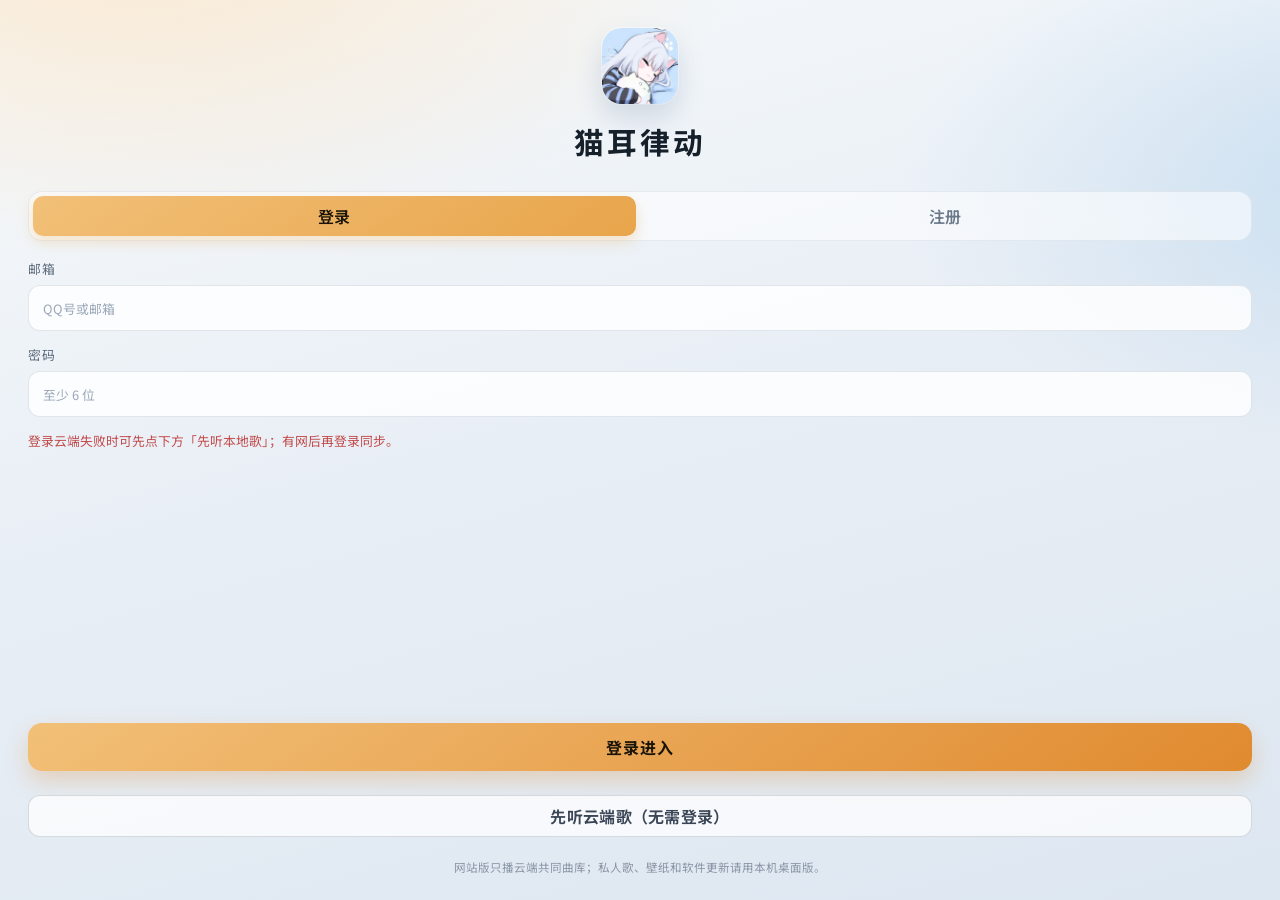
==== index.html @ a32bd75a "Use lightweight veil swaps for cover transitions instead of dual full-bleed fades. Keeps fade/veil/d" ====
<!DOCTYPE html>
<html lang="zh-CN">
<head>
  <meta charset="UTF-8" />
  <meta name="viewport" content="width=device-width, initial-scale=1.0" />
  <title>猫耳律动</title>
  <meta name="theme-color" content="#cce4fe" />
  <link rel="icon" href="./logo.jpg" type="image/jpeg" />
  <link rel="preconnect" href="https://fonts.googleapis.com" />
  <link rel="preconnect" href="https://fonts.gstatic.com" crossorigin />
  <link href="https://fonts.googleapis.com/css2?family=M+PLUS+Rounded+1c:wght@500;700;800&family=Noto+Sans+SC:wght@400;600;700&family=Outfit:wght@500;700&display=swap" rel="stylesheet" />
  <link rel="stylesheet" href="styles.css?v=2.0.03theater33" />
  <script>
    try {
      if (localStorage.getItem("ludong-ui-style") === "manga") {
        document.documentElement.classList.add("theme-manga");
      }
    } catch (e) {}
  </script>
</head>
<body class="is-auth-screen">
  <div class="shell-bg-layer" id="shellBgLayer" aria-hidden="true">
    <div class="shell-bg-frame" id="shellBgFrameA"><video muted playsinline loop hidden></video></div>
    <div class="shell-bg-frame" id="shellBgFrameB"><video muted playsinline loop hidden></video></div>
  </div>
  <!-- 启动登录（独立浅色小窗构图） -->
  <div class="auth-layer" id="authLayer" aria-hidden="false">
    <div class="auth-shell">
      <header class="auth-brand">
        <img class="auth-logo" id="authFace" src="./logo.jpg" alt="头像" width="72" height="72" />
        <h1 class="auth-title">猫耳律动</h1>
        <p class="auth-face-meta" id="authFaceMeta" hidden></p>
      </header>

      <div class="auth-tabs" role="tablist">
        <button type="button" class="auth-tab is-active" id="authTabLogin" data-mode="login">登录</button>
        <button type="button" class="auth-tab" id="authTabRegister" data-mode="register">注册</button>
      </div>

      <form class="auth-form" id="authForm" autocomplete="on">
        <div class="auth-field auth-avatar-field is-login-hidden" id="authAvatarField">
          <span>头像</span>
          <div class="avatar-picker" id="authAvatarPicker" role="listbox" aria-label="选择头像"></div>
          <button type="button" class="avatar-upload-btn" id="authAvatarUploadBtn">上传自定义头像</button>
          <input type="file" id="authAvatarFile" accept="image/*" hidden />
          <p class="auth-bind-note">昵称、邮箱、密码绑定同一账号；注册后可在设置里修改。</p>
        </div>
        <label class="auth-field is-login-hidden" id="authNameField">
          <span>昵称</span>
          <input type="text" id="authDisplayName" maxlength="24" placeholder="2～24 个字，注册后绑定本账号" />
        </label>
        <label class="auth-field" id="authEmailField">
          <span>邮箱</span>
          <div class="auth-email-wrap">
            <input type="email" id="authEmail" required placeholder="QQ号或邮箱" autocomplete="username" />
            <div class="auth-email-suggest" id="authEmailSuggest" hidden role="listbox" aria-label="邮箱补全"></div>
          </div>
        </label>
        <label class="auth-field">
          <span>密码</span>
          <input type="password" id="authPassword" required minlength="6" placeholder="至少 6 位" autocomplete="current-password" />
        </label>
        <p class="auth-hint" id="authHint" aria-live="polite"></p>
        <button type="submit" class="auth-submit" id="authSubmit">登录进入</button>
        <button type="button" class="auth-local-btn" id="authLocalBtn">
          先听本地歌（无需网络）
        </button>
        <p class="auth-local-note">私人曲库在本机，断网也能播；云端/好友需登录后联网使用。</p>
      </form>
    </div>
  </div>

  <div class="app" id="app" hidden>
    <div class="app-body">
      <aside class="nav-rail" id="navRail">
        <header class="nav-brand" id="navHomeBtn" role="button" tabindex="0" title="回曲库">
          <img class="brand-logo" src="./logo.jpg" alt="猫耳律动" width="40" height="40" />
          <div class="brand-text">
            <h1 class="brand">猫耳律动</h1>
            <p class="tagline">今晚想听什么</p>
          </div>
        </header>

        <button type="button" class="nav-user" id="navUserBtn" data-nav="profile" aria-label="个人信息">
          <img class="nav-avatar" id="navAvatar" src="./logo.jpg" alt="" />
          <span class="nav-user-meta">
            <span class="nav-name" id="navName">未登录</span>
            <span class="nav-sub" id="navUserNo">用户号 —</span>
          </span>
        </button>

        <nav class="nav-list" aria-label="主导航">
          <button type="button" class="nav-item is-active" data-nav="home">
            <span class="nav-item-title">曲库</span>
            <span class="nav-item-sub">搜索与歌单</span>
          </button>
          <button type="button" class="nav-item" data-nav="likes" id="likesEntry">
            <span class="nav-item-title">我喜欢</span>
            <span class="nav-item-sub" id="likesCountLabel">0 首</span>
          </button>
          <button type="button" class="nav-item" data-nav="diary" id="diaryEntry">
            <span class="nav-item-title">听歌日记</span>
            <span class="nav-item-sub" id="diaryEntrySub">今天听了什么</span>
          </button>
          <button type="button" class="nav-item" data-nav="wish" id="wishOpenBtn">
            <span class="nav-item-title">心愿单</span>
            <span class="nav-item-sub">想听与已完成</span>
          </button>
          <button type="button" class="nav-item" data-nav="chat" id="chatEntry">
            <span class="nav-item-title">私聊</span>
            <span class="nav-item-sub" id="chatEntrySub">和好友聊天</span>
            <span class="nav-item-badge" id="chatEntryBadge" hidden>0</span>
          </button>
          <button type="button" class="nav-item" data-nav="profile" id="profileOpenBtn">
            <span class="nav-item-title">我的信息</span>
            <span class="nav-item-sub" id="accountUserNo">头像、昵称与密码</span>
          </button>
        </nav>

        <div class="nav-footer">
          <button type="button" class="nav-settings-btn" data-nav="settings" id="settingsBtn">
            <span aria-hidden="true">⚙</span>
            <span>设置</span>
          </button>
          <span class="nav-footer-hint" id="accountNameLabel">未登录</span>
        </div>
      </aside>

      <main class="main-pane" id="mainPane">
        <div class="main-home sidebar-scroll" id="viewHome">
          <form class="search" id="searchForm" autocomplete="off">
            <input
              type="search"
              id="searchInput"
              placeholder="搜索歌名、歌手…"
              enterkeyhint="search"
            />
            <button type="submit" id="searchBtn" aria-label="搜索">搜索</button>
            <div class="search-suggest" id="searchSuggest" hidden></div>
          </form>
          <p class="search-hint" id="searchHint"></p>

          <section class="mood-radio" id="moodRadioCard" aria-label="今日氛围电台">
            <div class="mood-radio-copy">
              <span class="mood-radio-kicker">今日氛围</span>
              <h3 class="mood-radio-title" id="moodRadioTitle">晚风电台</h3>
              <p class="mood-radio-sub" id="moodRadioSub">按现在的时段，从你能听的歌里拼一队</p>
            </div>
            <button type="button" class="mood-radio-btn" id="moodRadioStartBtn">开始听</button>
          </section>

          <section class="rank-row" id="rankRow" aria-label="听歌次数排行">
            <button type="button" class="rank-head rank-open" id="rankOpenBtn">
              <span class="rank-title">听歌排行</span>
              <span class="rank-sub" id="rankSub">按播放次数</span>
            </button>
            <div class="rank-track" id="rankTrack">
              <div class="rank-empty" id="rankEmpty">播过的歌会出现在这里</div>
            </div>
          </section>

          <div class="section-head">
            <span>歌单</span>
            <span class="section-head-actions">
              <button type="button" class="playlist-edit-btn" id="playlistEditBtn" aria-pressed="false">编辑</button>
              <button type="button" class="playlist-delete-btn" id="playlistDeleteBtn" hidden>删除</button>
              <button type="button" class="playlist-new-btn" id="newPlaylistBtn">新建歌单</button>
              <span class="count" id="songCount">0 首</span>
            </span>
          </div>

          <ul class="playlist" id="playlist"></ul>
        </div>
      </main>
    </div>

    <div class="now-card" id="nowCard" hidden>
      <div class="now-main">
        <img class="now-cover" id="nowCover" alt="" />
        <div class="now-meta">
          <div class="now-title" id="nowTitle"></div>
          <div class="now-artist" id="nowArtist"></div>
        </div>
        <div class="now-controls">
          <button type="button" class="now-skip now-prev" id="nowPrev" aria-label="上一首" title="上一首"></button>
          <button type="button" class="icon-btn now-toggle" id="nowToggle" aria-label="播放/暂停"></button>
          <button type="button" class="now-skip now-next" id="nowNext" aria-label="下一首" title="下一首"></button>
        </div>
      </div>
      <div class="now-progress" id="nowProgress">
        <div class="now-seek-wrap" id="nowSeekWrap">
          <div class="now-seek-track">
            <div class="now-seek-fill" id="nowSeekFill"></div>
          </div>
          <input
            type="range"
            id="nowSeek"
            min="0"
            max="1000"
            value="0"
            step="1"
            aria-label="播放进度"
          />
        </div>
        <div class="now-time-row">
          <span id="nowCurrentTime">0:00</span>
          <span id="nowDuration">0:00</span>
        </div>
      </div>
    </div>
  </div>

  <!-- 二级窗口：唱片 / 歌词播放页 -->
  <div class="player-layer" id="playerLayer" aria-hidden="true">
    <div class="player-backdrop" id="playerBackdrop"></div>
    <section class="player-window" id="playerWindow" role="dialog" aria-modal="true" aria-label="播放详情">
      <div class="cover-plane-layer" id="coverPlaneLayer" hidden aria-hidden="true">
        <img class="cover-plane out" id="coverPlaneOut" alt="" />
        <img class="cover-plane in" id="coverPlaneIn" alt="" />
      </div>
      <div class="player-ambient" id="playerAmbient" aria-hidden="true" data-cover-move="fade">
        <img class="player-ambient-img is-front" id="playerAmbientImg" alt="" />
        <img class="player-ambient-img" id="playerAmbientImgB" alt="" hidden />
        <div class="player-ambient-dim"></div>
        <div class="player-ambient-softveil" id="playerAmbientSoftveil" aria-hidden="true"></div>
      </div>
      <div class="player-fit" id="playerFit">
        <div class="player-board" id="playerBoard">
          <header class="player-window-bar" id="playerWindowBar">
            <button
              type="button"
              class="player-bar-lock"
              id="playerBarLockBtn"
              aria-label="隐藏顶栏"
              title="隐藏顶栏"
              aria-pressed="false"
            >
              <span class="player-bar-lock-ico player-bar-lock-ico-open" aria-hidden="true">
                <svg viewBox="0 0 24 24" width="18" height="18" fill="none" stroke="currentColor" stroke-width="1.8" stroke-linecap="round" stroke-linejoin="round">
                  <rect x="5" y="11" width="14" height="10" rx="2"></rect>
                  <path d="M8 11V8a4 4 0 0 1 7.2-2.4"></path>
                </svg>
              </span>
              <span class="player-bar-lock-ico player-bar-lock-ico-closed" aria-hidden="true" hidden>
                <svg viewBox="0 0 24 24" width="18" height="18" fill="none" stroke="currentColor" stroke-width="1.8" stroke-linecap="round" stroke-linejoin="round">
                  <rect x="5" y="11" width="14" height="10" rx="2"></rect>
                  <path d="M8 11V7a4 4 0 0 1 8 0v4"></path>
                </svg>
              </span>
            </button>
            <div class="player-window-bar-main">
              <button type="button" class="player-close" id="playerClose" aria-label="返回歌单">
                <span class="player-close-ico"></span>
                返回歌单
              </button>
              <div class="player-views" role="group" aria-label="播放界面">
                <button type="button" class="player-view-btn" data-player-view="immerse">沉浸</button>
                <button type="button" class="player-view-btn is-active" data-player-view="listen">听</button>
                <button type="button" class="player-view-btn" data-player-view="theater">剧场</button>
                <button type="button" class="player-view-btn" data-player-view="song">评论</button>
              </div>
              <div class="player-bar-tools">
                <button type="button" class="player-cover-btn" id="mvToggleBtn" hidden>视频</button>
                <button type="button" class="player-cover-btn" id="coverPickBtn">自定义封面</button>
              </div>
            </div>
          </header>

          <div class="listen-together-chip" id="listenTogetherBar" hidden>
            <div class="listen-together-avatars" aria-hidden="true">
              <img id="listenTogetherAvatarA" alt="" />
              <img id="listenTogetherAvatarB" alt="" />
            </div>
            <div class="listen-together-chip-meta">
              <span class="listen-together-bar-text" id="listenTogetherBarText">正在一起听</span>
              <span class="listen-together-time" id="listenTogetherTime">已一起听 00:00</span>
            </div>
            <button type="button" class="listen-together-end" id="listenTogetherEndBtn">结束</button>
          </div>

          <main class="player">
            <div class="stage" id="stage">
              <div class="disc-view" id="discView">
                <div class="disc" id="disc" title="查看歌词">
                  <div class="disc-spin">
                    <div class="disc-ring"></div>
                    <img class="cover" id="cover" alt="封面" />
                    <div class="hole"></div>
                  </div>
                </div>
              </div>

              <div class="lyrics-view" id="lyricsView">
                <div class="lyrics-ambient" aria-hidden="true">
                  <img class="lyrics-ambient-img" id="lyricsAmbientImg" alt="" />
                  <div class="lyrics-ambient-dim"></div>
                </div>
                <div class="theater-stage-left" id="theaterStageLeft">
                  <div class="theater-art-row">
                    <div class="lyrics-art" id="lyricsArt">
                      <img class="lyrics-bg-img" id="lyricsBgImg" alt="" />
                    </div>
                    <div class="theater-vinyl" id="theaterVinyl" aria-hidden="true">
                      <div class="theater-vinyl-spin">
                        <img class="theater-vinyl-cover" id="theaterVinylCover" alt="" />
                      </div>
                    </div>
                  </div>
                  <div class="theater-viz" id="theaterViz" aria-hidden="true">
                    <span></span><span></span><span></span><span></span><span></span>
                    <span></span><span></span><span></span><span></span><span></span>
                    <span></span><span></span><span></span><span></span><span></span>
                    <span></span><span></span><span></span><span></span><span></span>
                  </div>
                </div>
                <div class="lyrics-side" id="lyricsSide">
                  <div class="lyrics-board" id="lyricsBoard">
                    <div class="lyrics-window" id="lyricsWindow">
                      <div class="lyrics-track" id="lyricsTrack"></div>
                    </div>
                  </div>
                  <div class="lyric-empty" id="lyricEmpty" hidden>暂无歌词</div>
                </div>
              </div>

              <div class="mv-view" id="mvView" hidden>
                <div class="mv-frame" id="mvFrame">
                  <video
                    id="mvVideo"
                    class="mv-video"
                    playsinline
                    preload="metadata"
                    controlslist="nodownload noplaybackrate noremoteplayback"
                    disablepictureinpicture
                  ></video>
                  <div class="mv-lyric" id="mvLyric" aria-live="polite">
                    <div class="mv-lyric-line is-current" id="mvLyricCurrent"></div>
                  </div>
                  <p class="mv-empty" id="mvEmpty" hidden>暂无 MV，可把同名视频放到歌曲文件夹</p>
                </div>
                <div class="mv-tools">
                  <button type="button" class="mv-source-btn" id="mvSourceBtn" hidden>原本视频</button>
                  <button
                    type="button"
                    class="mv-cc-btn is-on"
                    id="mvCcBtn"
                    title="关闭字幕"
                    aria-label="字幕"
                    aria-pressed="true"
                  >
                    <svg class="mv-cc-svg" viewBox="0 0 36 30" width="28" height="24" aria-hidden="true">
                      <path
                        class="mv-cc-frame"
                        d="M11 3.2 L14 6.4 M25 3.2 L22 6.4 M8.5 7.2 h19 a2.6 2.6 0 0 1 2.6 2.6 v12.2 a2.6 2.6 0 0 1 -2.6 2.6 h-19 a2.6 2.6 0 0 1 -2.6 -2.6 V9.8 a2.6 2.6 0 0 1 2.6 -2.6 z"
                        fill="none"
                        stroke="currentColor"
                        stroke-width="2.1"
                        stroke-linecap="round"
                        stroke-linejoin="round"
                      />
                      <text
                        class="mv-cc-glyph"
                        x="18"
                        y="19.2"
                        text-anchor="middle"
                        font-size="11.5"
                        font-weight="700"
                        fill="currentColor"
                        font-family="Segoe UI, Microsoft YaHei, sans-serif"
                      >字</text>
                      <path
                        class="mv-cc-check"
                        d="M24.2 20.2 l2.4 2.5 4.6 -5.2"
                        fill="none"
                        stroke="#3b9bff"
                        stroke-width="2.4"
                        stroke-linecap="round"
                        stroke-linejoin="round"
                      />
                    </svg>
                  </button>
                </div>
              </div>
            </div>

            <div class="info">
              <h2 class="title" id="title">选择一首歌开始</h2>
              <p class="artist" id="artist">—</p>
            </div>

            <div class="progress" id="playerProgress">
              <div class="seek-wrap" id="seekWrap">
                <div class="seek-panels" id="seekPanels" aria-hidden="true"></div>
                <div class="seek-track">
                  <div class="seek-fill" id="seekFill"></div>
                  <div class="seek-thumb" id="seekThumb" aria-hidden="true">
                    <img
                      class="seek-thumb-gif"
                      id="seekThumbGif"
                      src="./emoji/seek/momo.gif"
                      alt=""
                      draggable="false"
                    />
                  </div>
                </div>
                <input
                  type="range"
                  id="seek"
                  min="0"
                  max="1000"
                  value="0"
                  step="1"
                  aria-label="播放进度"
                />
              </div>
              <div class="time-row">
                <span id="currentTime">0:00</span>
                <span id="duration">0:00</span>
              </div>
            </div>

            <div class="modes" id="modes" role="group" aria-label="播放模式">
              <button type="button" class="mode-btn is-active" data-mode="list">顺序</button>
              <button type="button" class="mode-btn" data-mode="loop">单曲</button>
              <button type="button" class="mode-btn" data-mode="shuffle">随机</button>
            </div>

            <div class="controls" id="playerControls">
              <button type="button" class="ctrl-side player-like" id="playerLike" aria-label="喜欢" title="喜欢"></button>
              <div class="controls-core">
                <button class="ctrl" id="prevBtn" type="button" aria-label="上一首">
                  <svg viewBox="0 0 24 24" width="24" height="24" fill="currentColor"><path d="M6 6h2v12H6V6zm3.5 6 8.5 6V6l-8.5 6z"/></svg>
                </button>
                <button class="play" id="playBtn" type="button" aria-label="开始播放" title="开始播放">
                  <svg class="ico-play" viewBox="0 0 24 24" width="30" height="30" fill="currentColor" aria-hidden="true"><path d="M8 5v14l11-7L8 5z"/></svg>
                  <svg class="ico-pause" viewBox="0 0 24 24" width="30" height="30" fill="currentColor" aria-hidden="true"><path d="M6 5h4v14H6V5zm8 0h4v14h-4V5z"/></svg>
                </button>
                <button class="ctrl" id="nextBtn" type="button" aria-label="下一首">
                  <svg viewBox="0 0 24 24" width="24" height="24" fill="currentColor"><path d="M16 6h2v12h-2V6zM5 18l8.5-6L5 6v12z"/></svg>
                </button>
              </div>
              <div class="controls-side-right">
                <button type="button" class="ctrl-side player-queue-btn" id="listenTogetherBtn" aria-label="一起听" title="一起听">一起听</button>
                <button type="button" class="ctrl-side player-queue-btn" id="playerQueueBtn" aria-label="播放歌单" title="播放歌单">歌单</button>
              </div>
            </div>

            <div class="player-queue" id="playerQueue" hidden>
              <div class="player-queue-bar">
                <span>播放歌单</span>
                <button type="button" class="player-queue-close" id="playerQueueClose">关闭</button>
              </div>
              <ul class="player-queue-list" id="playerQueueList"></ul>
            </div>

            <div class="player-comments-host" id="playerCommentsHost" hidden></div>

            <section class="song-focus" id="songFocus" hidden>
              <p class="song-focus-kicker">这首歌</p>
              <p class="song-focus-meta" id="songFocusMeta">评论会显示在这里</p>
              <ul class="song-focus-list" id="songFocusList"></ul>
              <button type="button" class="song-focus-open" id="songFocusComments">打开评论</button>
            </section>
          </main>
          <div class="theater-reflect" id="theaterReflect" aria-hidden="true"></div>
        </div>
      </div>
      <div class="cover-pick-layer" id="coverPickLayer" hidden>
        <div class="cover-pick-card" role="dialog" aria-modal="true" aria-labelledby="coverPickTitle">
          <h3 class="cover-pick-title" id="coverPickTitle">自定义封面</h3>
          <p class="cover-pick-note">可上传到「我上传的」并长期保存，也可删掉；剧场页会用作整幅背景与左侧封面。上传后会自动选用，也可再改选后点保存。自己上传的封面可像主页背景一样自动切换。</p>
          <div class="cover-pick-grid" id="coverPickGrid"></div>
          <div class="cover-pick-rotate" id="coverPickRotateBlock">
            <div class="settings-row">
              <span class="settings-label">自动切换</span>
              <span class="settings-hint">至少两张上传封面才会换</span>
            </div>
            <div class="bg-hue-row" id="coverPickRotateRow" role="group" aria-label="封面自动切换">
              <button type="button" class="bg-hue is-active" data-cover-rotate="off">关闭</button>
              <button type="button" class="bg-hue" data-cover-rotate="order">顺序</button>
              <button type="button" class="bg-hue" data-cover-rotate="random">随机</button>
            </div>
            <label class="shell-bg-interval cover-pick-interval" id="coverPickIntervalWrap" hidden>
              每隔
              <input type="number" id="coverPickInterval" min="10" max="10800" step="5" value="300" />
              秒换一张
            </label>
            <div class="settings-row" id="coverPickMotionRow" hidden>
              <span class="settings-label">切换方式</span>
              <span class="settings-hint">点一下预览 · 建议间隔 ≥30 秒</span>
            </div>
            <div class="bg-hue-row" id="coverPickMotionPick" hidden role="group" aria-label="封面切换方式">
              <button type="button" class="bg-hue is-active" data-cover-motion="fade">叠化</button>
              <button type="button" class="bg-hue" data-cover-motion="veil">淡过</button>
              <button type="button" class="bg-hue" data-cover-motion="drift">轻移</button>
            </div>
          </div>
          <div class="cover-pick-extra">
            <button type="button" class="cover-pick-extra-btn" id="coverPickUploadBtn">上传封面</button>
            <button type="button" class="cover-pick-extra-btn" id="coverPickSongBtn">使用歌曲封面</button>
            <input id="coverPickFile" type="file" accept="image/jpeg,image/png,image/webp,image/bmp,.jpg,.jpeg,.png,.webp,.bmp" hidden />
          </div>
          <div class="cover-pick-footer">
            <button type="button" class="cover-pick-cancel" id="coverPickCancel">取消</button>
            <button type="button" class="cover-pick-save" id="coverPickSave">保存</button>
          </div>
        </div>
      </div>
    </section>
  </div>

  <audio id="audio" preload="metadata"></audio>

  <div class="confirm-layer" id="updateLayer" hidden aria-hidden="true">
    <div class="confirm-backdrop" id="updateBackdrop"></div>
    <div class="confirm-dialog" role="dialog" aria-modal="true" aria-labelledby="updateTitle">
      <h3 class="confirm-title" id="updateTitle">发现新版本</h3>
      <p class="confirm-msg" id="updateMsg">有可用更新。</p>
      <div class="confirm-actions">
        <button type="button" class="confirm-btn confirm-cancel" id="updateLaterBtn">稍后</button>
        <button type="button" class="confirm-btn confirm-ok" id="updateNowBtn">立即更新</button>
      </div>
    </div>
  </div>

  <div class="playlist-pick-layer" id="playlistPickLayer" hidden>
    <div class="playlist-pick-card" role="dialog" aria-modal="true">
      <div class="playlist-pick-title" id="playlistPickTitle">保存到歌单</div>
      <div class="playlist-pick-list" id="playlistPickList"></div>
      <button type="button" class="playlist-pick-cancel" id="playlistPickCancel">取消</button>
    </div>
  </div>

  <div class="playlist-pick-layer" id="listenTogetherPickLayer" hidden>
    <div class="playlist-pick-card" role="dialog" aria-modal="true" aria-labelledby="listenTogetherPickTitle">
      <div class="playlist-pick-title" id="listenTogetherPickTitle">邀请好友一起听</div>
      <p class="listen-together-pick-note" id="listenTogetherPickNote">选择一位好友发送邀请</p>
      <div class="playlist-pick-list" id="listenTogetherPickList"></div>
      <button type="button" class="playlist-pick-cancel" id="listenTogetherPickCancel">关闭</button>
    </div>
  </div>

  <div class="confirm-layer" id="listenTogetherInviteLayer" hidden aria-hidden="true">
    <div class="confirm-backdrop" id="listenTogetherInviteBackdrop"></div>
    <div class="confirm-dialog" role="dialog" aria-modal="true" aria-labelledby="listenTogetherInviteTitle">
      <h3 class="confirm-title" id="listenTogetherInviteTitle">一起听邀请</h3>
      <p class="confirm-msg" id="listenTogetherInviteMsg">好友想和你一起听歌</p>
      <div class="confirm-actions">
        <button type="button" class="confirm-btn confirm-cancel" id="listenTogetherRejectBtn">拒绝</button>
        <button type="button" class="confirm-btn confirm-ok" id="listenTogetherAcceptBtn">同意</button>
      </div>
    </div>
  </div>

  <div class="confirm-layer" id="confirmLayer" hidden aria-hidden="true">
    <div class="confirm-backdrop" id="confirmBackdrop"></div>
    <div class="confirm-dialog" role="dialog" aria-modal="true" aria-labelledby="confirmTitle">
      <h3 class="confirm-title" id="confirmTitle">确定删除这首歌？</h3>
      <p class="confirm-msg" id="confirmMsg">将删除对应的 MP3、歌词和封面文件，删除后无法恢复。</p>
      <div class="confirm-actions">
        <button type="button" class="confirm-btn confirm-cancel" id="confirmCancel">取消</button>
        <button type="button" class="confirm-btn confirm-ok" id="confirmOk">确定删除</button>
      </div>
    </div>
  </div>

  <div class="rank-chart-layer" id="rankChartLayer" hidden aria-hidden="true">
    <div class="rank-chart-backdrop" id="rankChartBackdrop"></div>
    <section class="rank-chart-panel" role="dialog" aria-modal="true" aria-labelledby="rankChartTitle">
      <header class="rank-chart-bar">
        <h2 id="rankChartTitle">听歌榜</h2>
        <button type="button" class="rank-chart-close" id="rankChartClose">关闭</button>
      </header>
      <p class="rank-chart-note" id="rankChartNote">按播放次数</p>
      <ol class="rank-chart-list" id="rankChartList"></ol>
    </section>
  </div>

  <!-- 歌单详情：封面 + 歌曲列表 -->
  <div class="pane-view playlist-detail" id="playlistDetailLayer" hidden aria-hidden="true">
    <header class="pane-view-bar">
      <button type="button" class="likes-back" id="playlistDetailBack" aria-label="返回">
        <span class="likes-back-ico"></span>
        返回
      </button>
      <h2 class="likes-panel-title" id="playlistDetailTitle">歌单</h2>
      <span class="profile-panel-spacer" aria-hidden="true"></span>
    </header>
    <div class="playlist-detail-body">
      <div class="playlist-detail-hero">
        <div class="playlist-detail-cover-wrap">
          <img class="playlist-detail-cover" id="playlistDetailCover" src="./logo.jpg" alt="" />
          <button type="button" class="playlist-cover-btn" id="playlistCoverBtn" hidden>更换封面</button>
        </div>
        <div class="playlist-detail-meta">
          <h3 class="playlist-detail-name" id="playlistDetailName">歌单</h3>
          <p class="playlist-detail-count" id="playlistDetailCount">0 首</p>
          <div class="playlist-detail-actions">
            <button type="button" class="playlist-play-all" id="playlistPlayAllBtn">播放全部</button>
            <button type="button" class="playlist-rename-btn" id="playlistRenameBtn" hidden>重命名</button>
          </div>
        </div>
      </div>
      <ul class="playlist-detail-songs" id="playlistDetailList"></ul>
    </div>
  </div>
  <input type="file" id="playlistCoverInput" accept="image/*,.jpg,.jpeg,.png,.webp,.gif" hidden />

  <!-- 设置：嵌在右侧主区 -->
  <div class="pane-view settings-view" id="settingsPanel" hidden aria-hidden="true">
    <header class="pane-view-bar">
      <button type="button" class="likes-back" id="menuSettingsBackBtn" aria-label="返回曲库">
        <span class="likes-back-ico"></span>
        返回
      </button>
      <h2 class="likes-panel-title">设置</h2>
      <span class="profile-panel-spacer" aria-hidden="true"></span>
    </header>
    <div class="menu-settings-body pane-view-body">
          <div class="settings-row">
            <span class="settings-label">界面风格</span>
            <span class="settings-hint">整体主题</span>
          </div>
          <div class="bg-hue-row" id="uiStyleRow" role="group" aria-label="界面风格">
            <button type="button" class="bg-hue is-active" data-ui-style="default">默认</button>
            <button type="button" class="bg-hue" data-ui-style="manga">漫画</button>
          </div>

          <div class="settings-divider"></div>
          <div class="settings-row">
            <span class="settings-label">背景色</span>
            <span class="settings-hint">只换主界面</span>
          </div>
          <div class="bg-hue-row" id="bgHueRow" role="group" aria-label="背景颜色">
            <button type="button" class="bg-hue is-active" data-bg-preset="black" title="黑色">黑</button>
            <button type="button" class="bg-hue" data-bg-preset="white" title="白色">白</button>
            <button type="button" class="bg-hue" data-bg-preset="orange" title="橙色">橙</button>
            <button type="button" class="bg-hue" data-bg-preset="pink" title="粉色">粉</button>
            <button type="button" class="bg-hue" data-bg-preset="blue" title="蓝色">蓝</button>
            <button type="button" class="bg-hue" data-bg-preset="green" title="绿色">绿</button>
            <button type="button" class="bg-hue" data-bg-preset="purple" title="紫色">紫</button>
          </div>
          <div class="bg-preview" id="bgPreview" aria-hidden="true"></div>

          <div class="settings-divider"></div>
          <div class="settings-row">
            <span class="settings-label">界面背景图</span>
            <span class="settings-hint">整窗一张</span>
          </div>
          <p class="settings-note">背景库可存图片，也可上传自己的视频。视频会裁成约 6 秒并循环播放。点一张即可使用，也可每隔一段时间自动换。往右拖时画面会很快露出来，界面块一直托着字。存在当前账号的本机，最多 12 个。</p>
          <div class="wallpaper-library shell-bg-library" id="shellBgLibrary">
            <p class="wallpaper-library-empty" id="shellBgEmpty">背景库还是空的，点下方上传</p>
            <div class="wallpaper-library-grid" id="shellBgGrid"></div>
          </div>
          <p class="import-status" id="shellBgStatus" aria-live="polite"></p>
          <label class="shell-bg-level" for="shellBgLevel">
            <span>无</span>
            <input type="range" id="shellBgLevel" min="0" max="100" step="1" value="55" aria-label="背景亮度" />
            <span>原亮度</span>
          </label>
          <div class="settings-row">
            <span class="settings-label">自动切换</span>
            <span class="settings-hint">至少两张才会换</span>
          </div>
          <div class="bg-hue-row" id="shellBgRotateRow" role="group" aria-label="自动切换">
            <button type="button" class="bg-hue is-active" data-shell-rotate="off">关闭</button>
            <button type="button" class="bg-hue" data-shell-rotate="order">顺序</button>
            <button type="button" class="bg-hue" data-shell-rotate="random">随机</button>
          </div>
          <label class="shell-bg-interval" id="shellBgIntervalWrap" hidden>
            每隔
            <input type="number" id="shellBgInterval" min="10" max="10800" step="5" value="300" />
            秒换一张
          </label>
          <div class="settings-row" id="shellBgMotionRow" hidden>
            <span class="settings-label">切换方式</span>
            <span class="settings-hint">点一下看下一张</span>
          </div>
          <div class="bg-hue-row" id="shellBgMotionPick" hidden role="group" aria-label="切换方式">
            <button type="button" class="bg-hue is-active" data-shell-motion="fade">叠化</button>
            <button type="button" class="bg-hue" data-shell-motion="veil">淡过</button>
            <button type="button" class="bg-hue" data-shell-motion="drift">轻移</button>
          </div>
          <div class="import-actions">
            <button type="button" class="import-btn" id="shellBgPickBtn">上传背景</button>
            <button type="button" class="import-btn import-btn-ghost" id="shellBgClearBtn">恢复默认</button>
          </div>
          <input type="file" id="shellBgFile" accept="image/*,video/mp4,video/webm,video/quicktime,.jpg,.jpeg,.png,.webp,.gif,.mp4,.webm,.mov,.m4v" multiple hidden />

          <div class="settings-divider"></div>
          <div class="settings-row">
            <span class="settings-label">切歌动画</span>
            <span class="settings-hint">只在换歌时播放</span>
          </div>
          <div class="bg-hue-row" id="switchAnimRow" role="group" aria-label="切歌动画">
            <button type="button" class="bg-hue" data-switch-anim="off">关闭</button>
            <button type="button" class="bg-hue is-active" data-switch-anim="flip">翻面</button>
            <button type="button" class="bg-hue" data-switch-anim="fade">淡入</button>
          </div>

          <div class="settings-divider"></div>
          <button type="button" class="settings-nav-btn" id="seekEmojiOpenBtn">
            <span class="settings-nav-main">
              <span class="settings-label">进度条表情</span>
              <span class="settings-hint" id="seekEmojiSummary">播放 / 暂停</span>
            </span>
            <span class="settings-nav-arrow" aria-hidden="true">›</span>
          </button>

          <div class="local-only">
            <div class="settings-divider"></div>
            <div class="settings-row">
              <span class="settings-label">桌面壁纸</span>
              <span class="settings-hint" id="wallpaperScreenHint">屏幕 —</span>
            </div>
            <p class="settings-note">上传到壁纸库后可点选，再设为桌面壁纸。会按屏幕尺寸裁切铺满；首次设置前备份原壁纸，可随时还原。</p>
            <div class="wallpaper-library" id="wallpaperLibrary">
              <p class="wallpaper-library-empty" id="wallpaperLibraryEmpty">还没有壁纸，点下方上传</p>
              <div class="wallpaper-library-grid" id="wallpaperLibraryGrid"></div>
            </div>
            <div class="import-actions">
              <button type="button" class="import-btn" id="wallpaperPickBtn">上传壁纸</button>
              <button type="button" class="import-btn" id="wallpaperApplyBtn">设为桌面壁纸</button>
              <button type="button" class="import-btn import-btn-ghost" id="wallpaperRestoreBtn">还原原壁纸</button>
            </div>
            <input type="file" id="wallpaperFileInput" accept=".jpg,.jpeg,.png,.webp,.bmp,image/*" hidden />
            <p class="import-status" id="wallpaperStatus" aria-live="polite"></p>
          </div>

          <div class="settings-divider"></div>
          <div class="settings-row">
            <span class="settings-label">上传到云端共同曲库</span>
            <span class="settings-link-group">
              <a class="settings-link" href="./import-help.html" target="_blank" rel="noopener">导入说明</a>
              <a class="settings-link" href="./lrc-convert.html" target="_blank" rel="noopener">歌词工具</a>
              <a class="settings-link" href="https://www.bilibili.com/video/BV1x1b76qEL9/" target="_blank" rel="noopener">B站提取教程</a>
            </span>
          </div>
          <p class="settings-note">登录后可上传或替换：MP3、LRC/SRT、封面、MP4 可分开选，不必每次都带音频。LDDC 逐字 LRC 可直接上传（整句显示+逐字对齐）；也可先用 <a class="settings-inline-link" href="./lrc-convert.html" target="_blank" rel="noopener">歌词工具</a> 整理并改成「歌名-歌手」。歌名须与曲库一致，歌手可模糊匹配。视频建议 &lt; 180MB。请勿上传无版权的商业音乐。</p>
          <div class="import-actions">
            <button type="button" class="import-btn" id="cloudUploadBtn">上传 / 替换到共同曲库</button>
          </div>
          <input
            type="file"
            id="cloudUploadInput"
            accept=".mp3,.lrc,.srt,.jpg,.jpeg,.png,.webp,.mp4,.webm,.mov,audio/mpeg,image/*,video/*"
            multiple
            hidden
          />
          <p class="import-status" id="cloudUploadStatus" aria-live="polite"></p>

          <div class="local-only">
            <div class="settings-divider"></div>
            <div class="settings-row">
              <span class="settings-label">导入到我的私人空间</span>
              <span class="settings-link-group">
                <a class="settings-link" href="./import-help.html" target="_blank" rel="noopener">导入说明</a>
                <a class="settings-link" href="https://www.bilibili.com/video/BV1x1b76qEL9/" target="_blank" rel="noopener">B站提取教程</a>
              </span>
            </div>
            <p class="settings-note">私人歌只存本机当前账号。需要从视频提取音频/视频/歌词/弹幕时，请先看 <a class="settings-inline-link" href="https://www.bilibili.com/video/BV1x1b76qEL9/" target="_blank" rel="noopener">B 站提取教程</a>。可分开上传：同一首歌请用同一绑定名——推荐「歌曲-歌名」（如 歌曲-晴天.mp3 / 歌曲-晴天.lrc / 歌曲-晴天.jpg / 歌曲-晴天.mp4），或统一「歌名 - 歌手」。漏传的文件之后按同名会自动进对应歌曲文件夹。也可一次多选；视频还可命名为 mv / video（需与 MP3 同批或已有该歌）。</p>
            <div class="import-actions">
              <button type="button" class="import-btn" id="importMp3Btn">导入 MP3</button>
              <button type="button" class="import-btn" id="importLrcBtn">导入歌词</button>
              <button type="button" class="import-btn" id="importVideoBtn">导入视频</button>
              <button type="button" class="import-btn import-btn-ghost" id="importAnyBtn">一起选</button>
            </div>
            <input type="file" id="importMp3Input" accept=".mp3,audio/mpeg" multiple hidden />
            <input type="file" id="importLrcInput" accept=".lrc,.srt,text/plain" multiple hidden />
            <input
              type="file"
              id="importVideoInput"
              accept=".mp4,.webm,.mkv,.mov,.m4v,.acc,video/*"
              multiple
              hidden
            />
            <input
              type="file"
              id="importAnyInput"
              accept=".mp3,.lrc,.srt,.jpg,.jpeg,.png,.webp,.mp4,.webm,.mkv,.mov,.m4v,.acc,audio/mpeg,image/*,video/*"
              multiple
              hidden
            />
            <p class="import-status" id="importStatus" aria-live="polite"></p>
          </div>

          <div class="local-only">
            <div class="settings-divider"></div>
            <div class="settings-row">
              <span class="settings-label">软件更新</span>
              <span class="settings-hint" id="appVersionLabel">版本 —</span>
            </div>
            <p class="settings-note">启动时会自动检查。有新版本会提示；点立即更新即可覆盖安装，私人歌曲与账号保留。</p>
            <div class="import-actions">
              <button type="button" class="import-btn" id="checkUpdateBtn">检查更新</button>
            </div>
            <p class="import-status" id="updateStatus" aria-live="polite"></p>
          </div>

          <div class="settings-divider"></div>
          <div class="settings-row">
            <span class="settings-label">账号</span>
            <span class="settings-hint" id="menuAccountHint">本机与网站共用</span>
          </div>
          <button type="button" class="import-btn import-btn-ghost" id="logoutBtn">退出登录</button>
    </div>
  </div>

  <!-- 心愿单：想听 / 已完成 同页切换 -->
  <div class="profile-layer wish-layer" id="wishLayer" hidden aria-hidden="true">
    <div class="profile-backdrop" id="wishBackdrop"></div>
    <section class="profile-panel wish-panel" role="dialog" aria-modal="true" aria-labelledby="wishPanelTitle">
      <header class="profile-panel-bar">
        <button type="button" class="likes-back" id="wishBackBtn" aria-label="返回">
          <span class="likes-back-ico"></span>
          返回
        </button>
        <h2 class="likes-panel-title" id="wishPanelTitle">心愿单</h2>
        <span class="profile-panel-spacer" aria-hidden="true"></span>
      </header>
      <div class="wish-page">
        <div class="wish-tabs" role="tablist">
          <button type="button" class="wish-tab is-active" data-wish-tab="open">想听</button>
          <button type="button" class="wish-tab" data-wish-tab="done">已完成</button>
        </div>
        <form class="wish-form" id="wishForm">
          <input
            type="text"
            id="wishInput"
            maxlength="80"
            placeholder="歌曲-歌手，例如 晴天-周杰伦"
            autocomplete="off"
          />
          <button type="submit" class="import-btn" id="wishSubmitBtn">写下</button>
        </form>
        <p class="import-status" id="wishStatus" aria-live="polite"></p>
        <ul class="wish-list" id="wishList"></ul>
      </div>
    </section>
  </div>

  <!-- 进度条表情选择页 -->
  <div class="profile-layer seek-emoji-layer" id="seekEmojiLayer" hidden aria-hidden="true">
    <div class="profile-backdrop" id="seekEmojiBackdrop"></div>
    <section class="profile-panel" role="dialog" aria-modal="true" aria-labelledby="seekEmojiPanelTitle">
      <header class="profile-panel-bar">
        <button type="button" class="likes-back" id="seekEmojiBackBtn" aria-label="返回">
          <span class="likes-back-ico"></span>
          返回
        </button>
        <h2 class="likes-panel-title" id="seekEmojiPanelTitle">进度条表情</h2>
        <span class="profile-panel-spacer" aria-hidden="true"></span>
      </header>
      <div class="seek-emoji-page">
        <div class="seek-emoji-current">
          <div class="seek-emoji-current-card">
            <span class="seek-emoji-current-label">播放</span>
            <img class="seek-emoji-current-img" id="seekEmojiPlayPreview" src="./emoji/seek/kaixin.gif" alt="" />
          </div>
          <div class="seek-emoji-current-card">
            <span class="seek-emoji-current-label">暂停</span>
            <img class="seek-emoji-current-img" id="seekEmojiPausePreview" src="./emoji/seek/momo.gif" alt="" />
          </div>
        </div>
        <p class="settings-note">先点选一个表情，再点下方按钮设为播放或暂停。</p>
        <div class="seek-emoji-grid" id="seekEmojiGrid" role="listbox" aria-label="全部表情"></div>
        <div class="seek-emoji-actions">
          <button type="button" class="import-btn" id="seekEmojiSetPlayBtn">设为播放</button>
          <button type="button" class="import-btn import-btn-ghost" id="seekEmojiSetPauseBtn">设为暂停</button>
        </div>
        <p class="import-status" id="seekEmojiStatus" aria-live="polite"></p>
      </div>
    </section>
  </div>

  <!-- 个人信息页 -->
  <div class="profile-layer" id="profileLayer" aria-hidden="true">
    <div
      class="profile-backdrop"
      id="profileBackdrop"
      onclick="window.__ludongCloseProfile&&window.__ludongCloseProfile(event)"
    ></div>
    <section class="profile-panel" role="dialog" aria-modal="true" aria-labelledby="profilePanelTitle">
      <header class="profile-panel-bar">
        <button
          type="button"
          class="likes-back"
          id="profileBackBtn"
          aria-label="返回"
          onclick="window.__ludongCloseProfile&&window.__ludongCloseProfile(event)"
        >
          <span class="likes-back-ico"></span>
          返回
        </button>
        <h2 class="likes-panel-title" id="profilePanelTitle">个人信息</h2>
        <span class="profile-panel-spacer" aria-hidden="true"></span>
      </header>
      <div class="profile-edit" id="profileEdit">
        <div class="profile-edit-head">
          <img class="profile-edit-avatar" id="profileEditAvatar" src="./logo.jpg" alt="" />
          <div class="profile-edit-meta">
            <div class="profile-edit-name" id="profileEditName">未登录</div>
            <div class="profile-edit-sub" id="profileEditSub">登录后可改头像、昵称、密码</div>
          </div>
        </div>
        <div class="avatar-picker is-compact" id="profileAvatarPicker" role="listbox" aria-label="更换头像"></div>
        <button type="button" class="avatar-upload-btn" id="profileAvatarUploadBtn">上传自定义头像</button>
        <input type="file" id="profileAvatarFile" accept="image/*" hidden />
        <label class="profile-field">
          <span>昵称</span>
          <input type="text" id="profileNameInput" maxlength="24" placeholder="新昵称" />
        </label>
        <label class="profile-field" id="profileTitleField" hidden>
          <span>专属头衔</span>
          <input type="text" id="profileTitleInput" maxlength="12" placeholder="为自己起个头衔" />
        </label>
        <button type="button" class="import-btn" id="profileSaveBtn">保存头像与昵称</button>
        <label class="profile-field">
          <span>当前密码</span>
          <input type="password" id="profileOldPassword" maxlength="64" placeholder="验证身份" autocomplete="current-password" />
        </label>
        <label class="profile-field">
          <span>新密码</span>
          <input type="password" id="profileNewPassword" maxlength="64" placeholder="至少 6 位" autocomplete="new-password" />
        </label>
        <label class="profile-field">
          <span>确认新密码</span>
          <input type="password" id="profileNewPassword2" maxlength="64" placeholder="再输入一次" autocomplete="new-password" />
        </label>
        <button type="button" class="import-btn import-btn-ghost" id="profilePasswordBtn">修改密码</button>

        <div class="settings-divider"></div>
        <div class="cloud-acl-box" id="cloudAclBox">
          <div class="settings-row">
            <span class="settings-label">云端听歌权限</span>
            <span class="settings-hint" id="cloudAclHint">共同曲库</span>
          </div>
          <p class="settings-note" id="cloudAclNote">加载中…</p>
          <div id="cloudAclAdmin" hidden>
            <div class="bg-hue-row" id="cloudAclModeRow" role="group" aria-label="云端听歌模式">
              <button type="button" class="bg-hue is-active" data-cloud-acl-mode="restrict">仅白名单可听全部</button>
              <button type="button" class="bg-hue" data-cloud-acl-mode="open">全员可听共同云端</button>
            </div>
            <p class="settings-note">限制开启时：未勾选的好友只能听自己上传的云端歌，看不到别人的。勾选的好友和管理员可听全部共同云端。</p>
            <div class="cloud-acl-friends" id="cloudAclFriends"></div>
            <div class="import-actions">
              <button type="button" class="import-btn" id="cloudAclSaveBtn">保存云端权限</button>
            </div>
          </div>
          <p class="import-status" id="cloudAclStatus" aria-live="polite"></p>
        </div>

        <p class="import-status" id="profileStatus" aria-live="polite"></p>
      </div>
    </section>
  </div>

  <!-- 听歌日记 -->
  <div class="pane-view diary-layer" id="diaryLayer" hidden aria-hidden="true">
    <header class="pane-view-bar">
      <button type="button" class="likes-back" id="diaryBack" aria-label="返回">
        <span class="likes-back-ico"></span>
        返回
      </button>
      <h2 class="likes-panel-title">听歌日记</h2>
      <span class="likes-panel-count" id="diaryPanelCount">0 次</span>
    </header>
    <div class="diary-body pane-view-body" id="diaryBody">
      <p class="diary-empty" id="diaryEmpty">完整听完一首歌后，会按天写进日记：天气、一句歌词，还有今天的主角歌</p>
    </div>
  </div>

  <!-- 我喜欢列表页 -->
  <div class="likes-layer" id="likesLayer" aria-hidden="true">
    <div class="likes-backdrop" id="likesBackdrop"></div>
    <section class="likes-panel" role="dialog" aria-modal="true" aria-label="我喜欢">
      <header class="likes-panel-bar">
        <button type="button" class="likes-back" id="likesBack" aria-label="返回">
          <span class="likes-back-ico"></span>
          返回
        </button>
        <h2 class="likes-panel-title">我喜欢</h2>
        <span class="likes-panel-count" id="likesPanelCount">0 首</span>
      </header>
      <ul class="likes-list" id="likesList"></ul>
    </section>
  </div>

  <!-- 评论页 -->
  <div class="comments-layer" id="commentsLayer" aria-hidden="true">
    <div class="comments-backdrop" id="commentsBackdrop"></div>
    <section class="comments-panel" role="dialog" aria-modal="true" aria-label="评论">
      <header class="comments-panel-bar">
        <button type="button" class="likes-back" id="commentsBack" aria-label="返回">
          <span class="likes-back-ico"></span>
          返回
        </button>
        <div class="comments-panel-meta">
          <img class="comments-cover" id="commentsCover" alt="" hidden />
          <div class="comments-panel-names">
            <h2 class="likes-panel-title">评论</h2>
            <p class="comments-song" id="commentsSongLabel">—</p>
          </div>
        </div>
        <div class="comments-header-right">
          <div class="comments-sort" role="tablist" aria-label="评论排序">
            <button type="button" class="comments-sort-btn is-active" id="commentsSortTime" data-comments-sort="time">按时间</button>
            <button type="button" class="comments-sort-btn" id="commentsSortLikes" data-comments-sort="likes">按点赞</button>
          </div>
          <span class="likes-panel-count" id="commentsCountLabel">0 条</span>
        </div>
      </header>
      <ul class="comments-list" id="commentsList"></ul>
      <div class="comment-user-menu" id="commentUserMenu" hidden>
        <button type="button" class="comment-user-menu-item" data-menu="add">加好友</button>
        <button type="button" class="comment-user-menu-item" data-menu="chat">私聊</button>
      </div>
      <form class="comments-compose" id="commentsForm">
        <div class="comments-reply-bar" id="commentsReplyBar" hidden>
          <span class="comments-reply-label" id="commentsReplyLabel">回复评论</span>
          <button type="button" class="comments-reply-cancel" id="commentsReplyCancel" aria-label="取消回复">取消</button>
        </div>
        <textarea
          id="commentsInput"
          rows="3"
          maxlength="500"
          placeholder="写下你的想法…"
          enterkeyhint="send"
        ></textarea>
        <div class="comments-compose-row">
          <button type="button" class="comments-emoji-btn" id="commentsEmojiBtn" title="表情" aria-label="表情">☺</button>
          <span class="comments-hint" id="commentsHint"></span>
          <button type="submit" class="comments-send" id="commentsSend">发送</button>
        </div>
        <div class="comments-emoji-panel" id="commentsEmojiPanel" hidden>
          <div class="chat-emoji-tabs" role="tablist">
            <button type="button" class="chat-emoji-tab is-active" data-comments-emoji-tab="emoji">表情</button>
            <button type="button" class="chat-emoji-tab" data-comments-emoji-tab="kaomoji">颜文字</button>
            <button type="button" class="chat-emoji-tab" data-comments-emoji-tab="sticker">表情包</button>
            <button type="button" class="chat-emoji-tab" data-comments-emoji-tab="mine">我的</button>
          </div>
          <div class="chat-emoji-body" id="commentsEmojiBody"></div>
        </div>
      </form>
      <input type="file" id="commentsStickerFile" accept="image/*,.gif,.png,.jpg,.jpeg,.webp" hidden />
    </section>
  </div>

  <!-- 私聊页 -->
  <div class="chat-layer" id="chatLayer" aria-hidden="true">
    <div class="chat-backdrop" id="chatBackdrop"></div>
    <section class="chat-panel" role="dialog" aria-modal="true" aria-label="私聊">
      <header class="chat-panel-bar">
        <button type="button" class="likes-back" id="chatBack" aria-label="返回">
          <span class="likes-back-ico"></span>
          返回
        </button>
        <h2 class="likes-panel-title" id="chatTitle">私聊</h2>
        <span class="chat-peer-status" id="chatPeerStatus" hidden></span>
        <span class="likes-panel-count" id="chatPeerCount">0 好友</span>
      </header>
      <div class="chat-body">
        <aside class="chat-side" aria-label="好友与申请">
          <div class="chat-tabs" role="tablist">
            <button type="button" class="chat-tab is-active" id="chatTabFriends" data-tab="friends">好友</button>
            <button type="button" class="chat-tab" id="chatTabAdd" data-tab="add">
              加好友
              <span class="chat-tab-badge" id="chatRequestBadge" hidden>0</span>
            </button>
          </div>
          <div class="chat-tab-panel is-active" id="chatPanelFriends">
            <div class="chat-side-actions">
              <button type="button" class="chat-new-group-btn" id="chatNewGroupBtn">新建群聊</button>
            </div>
            <div class="chat-peers" id="chatPeers" aria-label="好友与群聊"></div>
          </div>
          <div class="chat-tab-panel" id="chatPanelAdd" hidden>
            <form class="chat-search" id="chatSearchForm">
              <input
                type="search"
                id="chatSearchInput"
                maxlength="40"
                placeholder="搜昵称或邮箱…"
                autocomplete="off"
              />
              <button type="submit" class="chat-search-btn" id="chatSearchBtn">搜</button>
            </form>
            <div class="chat-search-results" id="chatSearchResults"></div>
            <div class="chat-req-head">好友申请</div>
            <div class="chat-requests" id="chatRequests" aria-label="好友申请"></div>
          </div>
        </aside>
        <div class="chat-thread">
          <div class="chat-messages" id="chatMessages">
            <div class="empty-tip">选择好友开始聊天</div>
          </div>
          <form class="chat-compose" id="chatForm">
            <input
              type="text"
              id="chatInput"
              maxlength="1000"
              placeholder="输入消息，可粘贴截图…"
              autocomplete="off"
              enterkeyhint="send"
              disabled
            />
            <button type="button" class="chat-emoji-btn" id="chatEmojiBtn" title="表情" disabled aria-label="表情">☺</button>
            <button type="submit" class="chat-send" id="chatSend" disabled>发送</button>
          </form>
          <div class="chat-emoji-panel" id="chatEmojiPanel" hidden>
            <div class="chat-emoji-tabs" role="tablist">
              <button type="button" class="chat-emoji-tab is-active" data-emoji-tab="emoji">表情</button>
              <button type="button" class="chat-emoji-tab" data-emoji-tab="kaomoji">颜文字</button>
              <button type="button" class="chat-emoji-tab" data-emoji-tab="sticker">表情包</button>
              <button type="button" class="chat-emoji-tab" data-emoji-tab="mine">我的</button>
            </div>
            <div class="chat-emoji-body" id="chatEmojiBody"></div>
          </div>
          <p class="chat-hint" id="chatHint" aria-live="polite"></p>
        </div>
      </div>
    </section>
    <div class="friend-ctx-menu" id="friendCtxMenu" hidden>
      <button type="button" class="friend-ctx-item" data-act="remark" data-for="dm">设置备注</button>
      <button type="button" class="friend-ctx-item" data-act="rename-group" data-for="group">修改群名</button>
      <button type="button" class="friend-ctx-item" data-act="invite-group" data-for="group">邀请好友</button>
      <button type="button" class="friend-ctx-item is-danger" data-act="dissolve-group" data-for="group" data-owner-only="1">解散群聊</button>
      <button type="button" class="friend-ctx-item" data-act="chat">打开聊天</button>
    </div>
    <div class="chat-group-layer" id="chatGroupLayer" hidden>
      <div class="chat-group-card" role="dialog" aria-modal="true" aria-labelledby="chatGroupModalTitle">
        <div class="chat-group-title" id="chatGroupModalTitle">新建群聊</div>
        <input
          type="text"
          class="chat-group-name-input"
          id="chatGroupNameInput"
          maxlength="24"
          placeholder="群名称（必填）"
          autocomplete="off"
        />
        <div class="chat-group-pick-hint" id="chatGroupPickHint">勾选要拉进群的好友</div>
        <div class="chat-group-pick-list" id="chatGroupPickList"></div>
        <p class="chat-group-error" id="chatGroupError" hidden></p>
        <div class="chat-group-actions">
          <button type="button" class="chat-group-cancel" id="chatGroupCancel">取消</button>
          <button type="button" class="chat-group-confirm" id="chatGroupConfirm">创建</button>
        </div>
      </div>
    </div>
    <div class="friend-ctx-menu" id="msgCtxMenu" hidden>
      <button type="button" class="friend-ctx-item" data-act="recall">撤回</button>
      <button type="button" class="friend-ctx-item" data-act="copy">复制</button>
      <button type="button" class="friend-ctx-item" data-act="forward">转发</button>
      <button type="button" class="friend-ctx-item" data-act="save-sticker" hidden>保存表情</button>
    </div>
    <div class="chat-forward-layer" id="chatForwardLayer" hidden>
      <div class="chat-forward-card">
        <div class="chat-forward-title">转发给好友</div>
        <div class="chat-forward-list" id="chatForwardList"></div>
        <button type="button" class="chat-forward-cancel" id="chatForwardCancel">取消</button>
      </div>
    </div>
    <input type="file" id="chatStickerFile" accept="image/*,.gif,.png,.jpg,.jpeg,.webp" hidden />
  </div>

  <script>
    /* 多窗口协调：新实例可通知旧窗口关闭（更新后防残留） */
    (function () {
      try {
        var myId =
          "w-" + Date.now().toString(36) + "-" + Math.random().toString(36).slice(2, 8);
        window.__ludongWindowId = myId;
        var bc = new BroadcastChannel("ludong-player-v1");
        bc.onmessage = function (ev) {
          var d = ev && ev.data;
          if (!d || d.type !== "shutdown") return;
          if (d.from && d.from === myId) return;
          try {
            window.close();
          } catch (e) {}
          try {
            location.replace("about:blank");
          } catch (e2) {}
        };
        window.__ludongBc = bc;
      } catch (err) {}
    })();
    /* 个人信息侧页：盖在设置上，返回只关侧页、回到设置 */
    window.__ludongOpenProfile = function (e) {
      try {
        if (e) {
          if (e.preventDefault) e.preventDefault();
          if (e.stopPropagation) e.stopPropagation();
        }
        var layer = document.getElementById("profileLayer");
        if (!layer) return;
        layer.hidden = false;
        layer.classList.add("is-open");
        layer.setAttribute("aria-hidden", "false");
        if (typeof window.__ludongOnProfileOpened === "function") {
          try {
            window.__ludongOnProfileOpened();
          } catch (err) {}
        }
      } catch (err2) {}
    };
    window.__ludongCloseProfile = function (e) {
      try {
        if (e) {
          if (e.preventDefault) e.preventDefault();
          if (e.stopPropagation) e.stopPropagation();
        }
        var layer = document.getElementById("profileLayer");
        if (!layer) return;
        layer.hidden = true;
        layer.classList.remove("is-open");
        layer.setAttribute("aria-hidden", "true");
        if (typeof window.__ludongOnProfileClosed === "function") {
          try {
            window.__ludongOnProfileClosed();
          } catch (err) {}
        }
      } catch (err2) {}
    };
  </script>
  <script src="cloud-config.js"></script>
  <script src="cloud-comments.js?v=2.0.03asset1"></script>
  <script src="app.js?v=2.0.03theater33"></script>
</body>
</html>
---- styles.css ----
:root {
  --bg: #0c0f14;
  --bg-soft: #141a22;
  --bg-top: #10151c;
  --bg-bottom: #090b10;
  --text: #f2efe8;
  --muted: #8b93a0;
  --dim: #5a6270;
  --accent: #e8a54b;
  --accent-deep: #d4923a;
  --line: rgba(255, 255, 255, 0.06);
  --glow-a: rgba(232, 165, 75, 0.16);
  --glow-b: rgba(72, 120, 160, 0.12);
  --now-card-bg: linear-gradient(135deg, rgba(26, 34, 45, 0.95), rgba(20, 26, 34, 0.75));
  --now-card-shadow: 0 8px 20px rgba(0, 0, 0, 0.22);
  --now-skip-bg: rgba(255, 255, 255, 0.04);
  --now-seek-track: rgba(255, 255, 255, 0.12);
  --font-ui: "Noto Sans SC", "PingFang SC", sans-serif;
  --font-display: "Outfit", "Noto Sans SC", sans-serif;
  --scroll-thumb: rgba(127, 168, 210, 0.4);
}

* {
  box-sizing: border-box;
  margin: 0;
  padding: 0;
}

/* 公网网站：隐藏只在本机桌面版可用的设置 */
body.is-web-site .local-only {
  display: none !important;
}

html,
body {
  height: 100%;
  background: var(--bg-top);
  scrollbar-width: thin;
  scrollbar-color: var(--scroll-thumb) transparent;
}

*::-webkit-scrollbar {
  width: 3px;
  height: 3px;
}

*::-webkit-scrollbar-track {
  background: transparent;
}

*::-webkit-scrollbar-thumb {
  background: var(--scroll-thumb);
  border-radius: 999px;
}

*::-webkit-scrollbar-button,
*::-webkit-scrollbar-button:single-button {
  display: none;
  width: 0;
  height: 0;
}

body {
  font-family: var(--font-ui);
  color: var(--text);
  background:
    radial-gradient(ellipse 70% 50% at 15% -10%, var(--glow-a), transparent 55%),
    radial-gradient(ellipse 50% 40% at 100% 10%, var(--glow-b), transparent 50%),
    linear-gradient(160deg, var(--bg-top) 0%, var(--bg) 45%, var(--bg-bottom) 100%);
  overflow: hidden;
  transition: background 0.2s ease, color 0.2s ease;
}

button {
  font: inherit;
  color: inherit;
  background: none;
  border: none;
  cursor: pointer;
}

.app {
  height: 100%;
  min-height: 100%;
  width: 100%;
  max-width: none;
  margin: 0;
  display: flex;
  flex-direction: column;
  position: relative;
  z-index: 1;
}

/* 整窗一张背景层 + 磨砂面板；文字写在面板上 */
.shell-bg-layer {
  display: none;
  position: fixed;
  inset: 0;
  z-index: 0;
  pointer-events: none;
  background-color: var(--bg);
  background-size: cover;
  background-position: center center;
  background-repeat: no-repeat;
}

html[data-shell-bg="1"] .shell-bg-layer:not([hidden]) {
  display: block;
}

.shell-bg-frame {
  position: absolute;
  inset: 0;
  background-size: cover;
  background-position: center center;
  background-repeat: no-repeat;
  opacity: 0;
  transform: none;
  z-index: 0;
  transition: opacity 0.55s ease;
}

.shell-bg-layer[data-shell-move="drift"] .shell-bg-frame {
  transition: opacity 0.55s ease, transform 0.65s ease;
}

.shell-bg-frame.is-front {
  opacity: 1;
  z-index: 1;
  transform: none;
}

.shell-bg-frame.is-front.is-leaving,
.shell-bg-frame.is-leaving,
.shell-bg-frame.is-out {
  opacity: 0;
}

.shell-bg-layer.is-instant .shell-bg-frame {
  transition: none;
}

.shell-bg-layer[data-shell-move="drift"] .shell-bg-frame:not(.is-front) {
  transform: translate3d(4%, 0, 0) scale(1.04);
}

.shell-bg-layer[data-shell-move="drift"] .shell-bg-frame.is-out {
  transform: translate3d(-3%, 0, 0) scale(1.02);
}

.shell-bg-layer video {
  position: absolute;
  inset: 0;
  width: 100%;
  height: 100%;
  object-fit: cover;
  z-index: 0;
}

html[data-shell-bg="1"] .shell-bg-layer::after {
  content: "";
  position: absolute;
  inset: 0;
  z-index: 2;
  background: color-mix(in srgb, var(--bg) var(--shell-dim, 45%), transparent);
}

.wallpaper-library-motion {
  position: absolute;
  left: 4px;
  bottom: 4px;
  padding: 0 5px;
  border-radius: 999px;
  background: rgba(0, 0, 0, 0.55);
  color: #fff;
  font-size: 10px;
  line-height: 16px;
  pointer-events: none;
}

html[data-shell-bg="1"] body:not(.is-auth-screen) {
  background: transparent !important;
}

html[data-shell-bg="1"] .app {
  background: transparent;
}

html[data-shell-bg="1"] .app-body {
  background: transparent;
}

html[data-shell-bg="1"] .nav-rail {
  background: color-mix(in srgb, var(--bg) var(--shell-rail, 55%), transparent) !important;
}

html[data-shell-bg="1"] .main-pane {
  background: color-mix(in srgb, var(--bg-soft) var(--shell-pane, 50%), transparent) !important;
}

html[data-shell-bg="1"] .main-pane > .pane-view,
html[data-shell-bg="1"] .main-pane > .playlist-detail,
html[data-shell-bg="1"] .main-pane > .diary-layer,
html[data-shell-bg="1"] .main-pane > .likes-layer,
html[data-shell-bg="1"] .main-pane > .chat-layer,
html[data-shell-bg="1"] .main-pane > .profile-layer,
html[data-shell-bg="1"] .main-pane > .wish-layer,
html[data-shell-bg="1"] .main-pane > .seek-emoji-layer {
  background: color-mix(in srgb, var(--bg-soft) var(--shell-view, 52%), transparent) !important;
}

html[data-shell-bg="1"] .app > .now-card {
  background: color-mix(in srgb, var(--bg) var(--shell-bar, 54%), transparent) !important;
}

/* 背景越亮，字加一层描边阴影，避免被壁纸冲掉 */
html[data-shell-bg="1"] .nav-brand .brand,
html[data-shell-bg="1"] .nav-item,
html[data-shell-bg="1"] .nav-item-title,
html[data-shell-bg="1"] .nav-item-sub,
html[data-shell-bg="1"] .nav-user,
html[data-shell-bg="1"] .nav-user-meta,
html[data-shell-bg="1"] .nav-name,
html[data-shell-bg="1"] .nav-sub,
html[data-shell-bg="1"] .settings-label,
html[data-shell-bg="1"] .settings-hint,
html[data-shell-bg="1"] .settings-note,
html[data-shell-bg="1"] .settings-title,
html[data-shell-bg="1"] .pane-view-bar,
html[data-shell-bg="1"] .shell-bg-level,
html[data-shell-bg="1"] .shell-bg-interval,
html[data-shell-bg="1"] .wallpaper-library-empty,
html[data-shell-bg="1"] .import-status,
html[data-shell-bg="1"] .now-card .now-title,
html[data-shell-bg="1"] .now-card .now-artist,
html[data-shell-bg="1"] .now-card .now-meta,
html[data-shell-bg="1"] .list-title,
html[data-shell-bg="1"] .list-sub,
html[data-shell-bg="1"] .section-title,
html[data-shell-bg="1"] .section-sub {
  text-shadow: var(--shell-text-shadow, none);
}

/* 亮壁纸 + 深色界面时，主区域临时改成深色字 */
html[data-shell-bg="1"][data-shell-ink="dark"] .nav-rail,
html[data-shell-bg="1"][data-shell-ink="dark"] .main-pane,
html[data-shell-bg="1"][data-shell-ink="dark"] .app > .now-card {
  --text: #1a1f28;
  --muted: #3a4250;
  --dim: #5a6270;
  --line: rgba(0, 0, 0, 0.12);
  --shell-text-shadow: 0 1px 0 rgba(255, 255, 255, 0.35), 0 0 10px rgba(255, 253, 248, 0.45);
}

.shell-bg-level {
  display: flex;
  align-items: center;
  gap: 10px;
  margin: 0 0 12px;
  max-width: 360px;
  color: var(--dim);
  font-size: 0.75rem;
}

.shell-bg-level input[type="range"] {
  flex: 1;
  accent-color: var(--accent);
  cursor: pointer;
}

.shell-bg-library .wallpaper-library-grid {
  grid-template-columns: repeat(auto-fill, minmax(78px, 1fr));
  gap: 8px;
  max-height: 248px;
}

.shell-bg-library .wallpaper-library-item {
  aspect-ratio: 4 / 3;
}

#shellBgRotateRow {
  margin-bottom: 0;
}

#shellBgMotionRow {
  margin: 16px 0 0;
}

#shellBgMotionPick {
  margin-top: 16px;
  margin-bottom: 0;
}

#shellBgMotionPick + .import-actions {
  margin-top: 16px;
}

.shell-bg-interval {
  display: flex;
  align-items: center;
  gap: 8px;
  margin: 16px 0 16px;
  color: var(--muted);
  font-size: 0.82rem;
}

.shell-bg-interval input {
  width: 64px;
  height: 30px;
  padding: 0 8px;
  border-radius: 8px;
  border: 1px solid var(--line);
  background: transparent;
  color: var(--text);
  font: inherit;
}

.cloud-acl-box {
  margin-top: 4px;
}

.cloud-acl-friends {
  display: flex;
  flex-direction: column;
  gap: 6px;
  max-height: 220px;
  overflow: auto;
  margin: 10px 0 12px;
  padding: 4px 2px;
}

.cloud-acl-friend {
  display: flex;
  align-items: center;
  gap: 10px;
  padding: 8px 10px;
  border-radius: 10px;
  border: 1px solid var(--line);
  background: color-mix(in srgb, var(--bg) 40%, transparent);
  cursor: pointer;
  text-align: left;
  color: inherit;
  font: inherit;
}

.cloud-acl-friend.is-on {
  border-color: rgba(232, 165, 75, 0.55);
  background: rgba(232, 165, 75, 0.1);
}

.cloud-acl-friend img {
  width: 32px;
  height: 32px;
  border-radius: 50%;
  object-fit: cover;
  flex: 0 0 auto;
}

.cloud-acl-friend-meta {
  min-width: 0;
  flex: 1;
  display: flex;
  flex-direction: column;
  gap: 2px;
}

.cloud-acl-friend-name {
  font-size: 0.88rem;
  font-weight: 600;
  white-space: nowrap;
  overflow: hidden;
  text-overflow: ellipsis;
}

.cloud-acl-friend-sub {
  font-size: 0.72rem;
  color: var(--dim);
}

.cloud-acl-check {
  width: 16px;
  height: 16px;
  border-radius: 4px;
  border: 1px solid var(--line);
  flex: 0 0 auto;
  position: relative;
}

.cloud-acl-friend.is-on .cloud-acl-check {
  border-color: rgba(232, 165, 75, 0.8);
  background: rgba(232, 165, 75, 0.25);
}

.cloud-acl-friend.is-on .cloud-acl-check::after {
  content: "";
  position: absolute;
  left: 4px;
  top: 1px;
  width: 5px;
  height: 9px;
  border: solid var(--text);
  border-width: 0 1.5px 1.5px 0;
  transform: rotate(45deg);
}

.cloud-acl-empty {
  font-size: 0.78rem;
  color: var(--dim);
  padding: 6px 2px;
}

.app-body {
  flex: 1;
  min-height: 0;
  display: flex;
  align-items: stretch;
}

.nav-rail {
  width: 220px;
  flex: 0 0 220px;
  display: flex;
  flex-direction: column;
  min-height: 0;
  padding: 14px 12px 10px;
  border-right: 1px solid var(--line);
  background: var(--sidebar-bg, color-mix(in srgb, var(--bg) 55%, var(--bg-soft)));
  color: var(--text);
}

.nav-brand {
  display: flex;
  align-items: center;
  gap: 10px;
  margin: 0 0 14px;
  padding: 4px 6px;
  border: 0;
  border-radius: 12px;
  background: transparent;
  color: inherit;
  cursor: pointer;
  text-align: left;
}

.nav-brand:hover {
  background: color-mix(in srgb, var(--text) 6%, transparent);
}

.nav-brand .brand-logo {
  width: 40px;
  height: 40px;
  border-radius: 12px;
  object-fit: cover;
  flex-shrink: 0;
}

.nav-brand .brand {
  font-size: 1.05rem;
  margin: 0;
  line-height: 1.15;
}

.nav-brand .tagline {
  margin: 2px 0 0;
  font-size: 0.68rem;
}

.nav-user {
  display: flex;
  align-items: center;
  gap: 10px;
  width: 100%;
  margin: 0 0 12px;
  padding: 10px;
  border: 1px solid var(--line);
  border-radius: 14px;
  background: color-mix(in srgb, var(--bg-soft) 80%, transparent);
  color: inherit;
  font: inherit;
  text-align: left;
  cursor: pointer;
}

.nav-user:hover {
  border-color: color-mix(in srgb, var(--accent) 45%, var(--line));
  background: color-mix(in srgb, var(--accent) 12%, var(--bg-soft));
}

.nav-avatar {
  width: 44px;
  height: 44px;
  border-radius: 50%;
  object-fit: cover;
  flex-shrink: 0;
  border: 1px solid var(--line);
  background: var(--bg);
}

.nav-user-meta {
  display: flex;
  flex-direction: column;
  gap: 3px;
  min-width: 0;
}

.nav-name {
  font-size: 0.92rem;
  font-weight: 750;
  white-space: nowrap;
  overflow: hidden;
  text-overflow: ellipsis;
}

.nav-sub {
  font-size: 0.7rem;
  color: var(--dim);
  white-space: nowrap;
  overflow: hidden;
  text-overflow: ellipsis;
}

.nav-list {
  display: flex;
  flex-direction: column;
  gap: 4px;
  flex: 1;
  min-height: 0;
  overflow-y: auto;
  padding: 2px 4px 2px 6px;
}

.nav-item {
  position: relative;
  display: flex;
  flex-direction: column;
  align-items: flex-start;
  gap: 2px;
  width: 100%;
  margin: 0;
  padding: 10px 12px;
  border: 0;
  border-radius: 12px;
  background: transparent;
  color: inherit;
  font: inherit;
  text-align: left;
  cursor: pointer;
}

.nav-item:hover {
  background: color-mix(in srgb, var(--text) 6%, transparent);
}

.nav-item.is-active {
  background: color-mix(in srgb, var(--accent) 18%, transparent);
  color: var(--text);
}

.nav-item-title {
  font-size: 0.9rem;
  font-weight: 650;
}

.nav-item-sub {
  font-size: 0.7rem;
  color: var(--dim);
}

.nav-item-badge {
  position: absolute;
  top: 10px;
  right: 10px;
  min-width: 18px;
  height: 18px;
  padding: 0 5px;
  border-radius: 999px;
  background: #e35d5d;
  color: #fff;
  font-size: 0.66rem;
  font-weight: 700;
  line-height: 18px;
  text-align: center;
}

.nav-footer {
  display: flex;
  align-items: center;
  justify-content: space-between;
  gap: 8px;
  margin-top: 10px;
  padding-top: 10px;
  border-top: 1px solid var(--line);
  flex-shrink: 0;
}

.nav-settings-btn {
  display: inline-flex;
  align-items: center;
  gap: 7px;
  padding: 8px 12px;
  border-radius: 999px;
  border: 1px solid var(--line);
  background: color-mix(in srgb, var(--bg-soft) 80%, transparent);
  color: var(--text);
  font: inherit;
  font-size: 0.84rem;
  cursor: pointer;
}

.nav-settings-btn:hover,
.nav-settings-btn.is-active {
  border-color: color-mix(in srgb, var(--accent) 55%, var(--line));
  background: color-mix(in srgb, var(--accent) 16%, transparent);
}

.nav-footer-hint {
  font-size: 0.68rem;
  color: var(--dim);
  max-width: 42%;
  text-align: right;
  white-space: nowrap;
  overflow: hidden;
  text-overflow: ellipsis;
}

.main-pane {
  position: relative;
  flex: 1;
  min-width: 0;
  min-height: 0;
  display: flex;
  flex-direction: column;
  background: transparent;
  overflow: hidden;
  /* 右侧整体留白（参考网易云：内容与窗边拉开） */
  padding-right: 28px;
}

.main-home {
  flex: 1;
  min-height: 0;
  padding: 16px 20px 12px 18px;
}

/* sidebar-scroll 的 padding-right:2px 会冲掉主区右边距，这里盖回去 */
.main-home.sidebar-scroll {
  padding: 16px 8px 12px 18px;
}

.main-home[hidden] {
  display: none !important;
}

.app > .now-card {
  flex-shrink: 0;
  margin: 0 40px 12px 12px;
  z-index: 6;
}

/* 右侧主区页面：铺满右边，不盖住左侧与底栏 */
.main-pane > .pane-view,
.main-pane > .playlist-detail,
.main-pane > .likes-layer,
.main-pane > .chat-layer,
.main-pane > .profile-layer,
.main-pane > .wish-layer,
.main-pane > .seek-emoji-layer {
  position: absolute !important;
  inset: 0 !important;
  z-index: 4;
  width: auto !important;
  height: auto !important;
  max-width: none !important;
  max-height: none !important;
  border-radius: 0 !important;
  place-items: stretch !important;
  justify-content: stretch !important;
  align-items: stretch !important;
  display: none;
  opacity: 1 !important;
  pointer-events: auto !important;
  visibility: visible !important;
  background: color-mix(in srgb, var(--bg-soft) 96%, var(--bg));
}

.main-pane > .pane-view:not([hidden]),
.main-pane > .playlist-detail:not([hidden]),
.main-pane > .likes-layer.is-open,
.main-pane > .chat-layer.is-open,
.main-pane > .profile-layer.is-open,
.main-pane > .wish-layer.is-open,
.main-pane > .seek-emoji-layer.is-open {
  display: flex !important;
  flex-direction: column;
}

.main-pane > .likes-layer .likes-backdrop,
.main-pane > .chat-layer .chat-backdrop,
.main-pane > .profile-layer .profile-backdrop,
.main-pane > .wish-layer .profile-backdrop,
.main-pane > .seek-emoji-layer .profile-backdrop {
  display: none !important;
}

.main-pane > .likes-layer .likes-panel,
.main-pane > .chat-layer .chat-panel,
.main-pane > .profile-layer .profile-panel,
.main-pane > .wish-layer .wish-panel,
.main-pane > .seek-emoji-layer .profile-panel {
  width: 100% !important;
  height: 100% !important;
  max-width: none !important;
  max-height: none !important;
  border: 0 !important;
  border-radius: 0 !important;
  box-shadow: none !important;
}

.pane-view-bar {
  display: flex;
  align-items: center;
  gap: 8px;
  padding: 14px 22px 10px 16px;
  border-bottom: 1px solid var(--line);
  flex-shrink: 0;
}

.pane-view-body {
  flex: 1;
  min-height: 0;
  overflow-y: auto;
  padding: 14px 22px 24px 16px;
}

.settings-btn {
  padding: 7px 14px;
  border-radius: 999px;
  border: 1px solid var(--line);
  background: rgba(255, 255, 255, 0.06);
  color: var(--muted);
  font-size: 0.82rem;
  letter-spacing: 0.06em;
  transition: color 0.15s ease, border-color 0.15s ease, background 0.15s ease;
}

.settings-btn:hover,
.settings-btn.is-open {
  color: var(--text);
  border-color: rgba(232, 165, 75, 0.45);
  background: rgba(232, 165, 75, 0.12);
}

/* 「我的」资料页：大头像 + 昵称，设置在底部 */
.menu-layer {
  position: fixed;
  inset: 0;
  z-index: 88;
  display: flex;
  justify-content: stretch;
  opacity: 0;
  pointer-events: none;
  visibility: hidden;
  transition: opacity 0.2s ease;
}

.menu-layer[hidden] {
  display: none !important;
}

.menu-layer.is-open {
  display: flex !important;
  opacity: 1;
  pointer-events: auto;
  visibility: visible;
}

.menu-backdrop {
  position: absolute;
  inset: 0;
  background: rgba(8, 10, 14, 0.28);
}

.menu-drawer {
  position: relative;
  z-index: 1;
  width: 100%;
  max-width: 100%;
  height: 100%;
  display: flex;
  flex-direction: column;
  background:
    radial-gradient(ellipse 90% 50% at 10% -10%, color-mix(in srgb, var(--accent) 18%, transparent), transparent 55%),
    color-mix(in srgb, var(--bg-soft) 94%, var(--bg));
  color: var(--text);
  transform: translateY(10px);
  transition: transform 0.22s ease;
  overflow: hidden;
}

.menu-layer.is-open .menu-drawer {
  transform: translateY(0);
}

.menu-home {
  display: flex;
  flex-direction: column;
  height: 100%;
  min-height: 0;
}

.menu-home[hidden] {
  display: none !important;
}

.menu-topbar {
  display: flex;
  align-items: center;
  gap: 8px;
  padding: 14px 14px 8px;
  flex-shrink: 0;
}

.menu-profile-card {
  display: flex;
  align-items: center;
  gap: 16px;
  width: calc(100% - 28px);
  margin: 4px 14px 14px;
  padding: 18px 16px;
  border: 1px solid var(--line);
  border-radius: 18px;
  background: color-mix(in srgb, var(--bg-soft) 88%, transparent);
  box-shadow: 0 10px 28px color-mix(in srgb, var(--text) 8%, transparent);
  color: inherit;
  font: inherit;
  text-align: left;
  cursor: pointer;
}

.menu-profile-card:hover {
  border-color: color-mix(in srgb, var(--accent) 45%, var(--line));
  background: color-mix(in srgb, var(--accent) 10%, var(--bg-soft));
}

.menu-avatar {
  width: 84px;
  height: 84px;
  border-radius: 50%;
  object-fit: cover;
  border: 2px solid color-mix(in srgb, var(--text) 12%, transparent);
  flex-shrink: 0;
  background: var(--bg);
  box-shadow: 0 6px 18px color-mix(in srgb, var(--text) 12%, transparent);
}

.menu-user-meta {
  display: flex;
  flex-direction: column;
  gap: 8px;
  min-width: 0;
  flex: 1;
}

.menu-name {
  font-size: 1.28rem;
  font-weight: 800;
  letter-spacing: 0.02em;
  line-height: 1.2;
  white-space: nowrap;
  overflow: hidden;
  text-overflow: ellipsis;
}

.menu-badges {
  display: flex;
  flex-wrap: wrap;
  gap: 6px;
}

.menu-chip {
  display: inline-flex;
  align-items: center;
  min-height: 22px;
  padding: 0 8px;
  border-radius: 999px;
  border: 1px solid var(--line);
  background: color-mix(in srgb, var(--text) 6%, transparent);
  color: var(--muted);
  font-size: 0.7rem;
  font-weight: 650;
  letter-spacing: 0.02em;
}

.menu-chip[hidden] {
  display: none !important;
}

.menu-chip-honor {
  border-color: color-mix(in srgb, var(--accent) 45%, var(--line));
  background: color-mix(in srgb, var(--accent) 16%, transparent);
  color: var(--text);
}

.menu-sub {
  font-size: 0.74rem;
  color: var(--dim);
}

.menu-user-arrow {
  flex-shrink: 0;
  align-self: center;
  font-size: 1.35rem;
  color: var(--dim);
}

.menu-list {
  display: flex;
  flex-direction: column;
  gap: 4px;
  margin: 0 14px;
  padding: 6px;
  border: 1px solid var(--line);
  border-radius: 16px;
  background: color-mix(in srgb, var(--bg-soft) 80%, transparent);
  overflow-y: auto;
  flex: 1;
  min-height: 0;
}

.menu-item {
  display: flex;
  align-items: center;
  gap: 12px;
  width: 100%;
  margin: 0;
  padding: 13px 12px;
  border: 0;
  border-radius: 12px;
  background: transparent;
  color: inherit;
  font: inherit;
  text-align: left;
  cursor: pointer;
}

.menu-item:hover {
  background: color-mix(in srgb, var(--text) 6%, transparent);
}

.menu-item-ico {
  width: 28px;
  text-align: center;
  font-size: 1rem;
  color: var(--muted);
  flex-shrink: 0;
}

.menu-item-text {
  display: flex;
  flex-direction: column;
  gap: 2px;
  min-width: 0;
  flex: 1;
}

.menu-item-title {
  font-size: 0.94rem;
  color: var(--text);
}

.menu-item-sub {
  font-size: 0.72rem;
  color: var(--dim);
  white-space: nowrap;
  overflow: hidden;
  text-overflow: ellipsis;
}

.menu-item-badge {
  min-width: 20px;
  height: 18px;
  padding: 0 6px;
  border-radius: 999px;
  background: #e35d5d;
  color: #fff;
  font-size: 0.68rem;
  font-weight: 700;
  line-height: 18px;
  text-align: center;
  flex-shrink: 0;
}

.menu-item-arrow {
  color: var(--dim);
  font-size: 1.1rem;
  flex-shrink: 0;
}

.menu-footer {
  display: flex;
  align-items: center;
  justify-content: space-between;
  gap: 10px;
  margin-top: 10px;
  padding: 12px 16px calc(14px + env(safe-area-inset-bottom, 0px));
  border-top: 1px solid var(--line);
  background: color-mix(in srgb, var(--bg) 40%, var(--bg-soft));
  flex-shrink: 0;
}

.menu-footer-btn {
  display: inline-flex;
  align-items: center;
  gap: 8px;
  padding: 10px 16px;
  border-radius: 999px;
  border: 1px solid var(--line);
  background: color-mix(in srgb, var(--bg-soft) 80%, transparent);
  color: var(--text);
  font: inherit;
  font-size: 0.9rem;
  cursor: pointer;
}

.menu-footer-btn:hover {
  border-color: color-mix(in srgb, var(--accent) 55%, var(--line));
  background: color-mix(in srgb, var(--accent) 16%, transparent);
}

.menu-footer-ico {
  font-size: 1rem;
  line-height: 1;
}

.menu-footer-hint {
  font-size: 0.72rem;
  color: var(--dim);
  max-width: 46%;
  text-align: right;
  white-space: nowrap;
  overflow: hidden;
  text-overflow: ellipsis;
}

.menu-settings {
  display: flex;
  flex-direction: column;
  height: 100%;
  min-height: 0;
  background: color-mix(in srgb, var(--bg-soft) 96%, var(--bg));
}

.menu-settings[hidden] {
  display: none !important;
}

.menu-settings-bar {
  display: flex;
  align-items: center;
  gap: 8px;
  padding: 14px 14px 10px;
  border-bottom: 1px solid var(--line);
  flex-shrink: 0;
}

.menu-settings-body {
  padding: 14px 16px 24px;
  overflow-y: auto;
  min-height: 0;
  flex: 1;
}

.settings-title {
  font-size: 0.95rem;
  font-weight: 600;
  margin-bottom: 12px;
  letter-spacing: 0.04em;
}

.settings-row {
  display: flex;
  align-items: baseline;
  justify-content: space-between;
  gap: 8px;
  margin-bottom: 10px;
}

.settings-label {
  font-size: 0.88rem;
  color: var(--text);
}

.settings-hint {
  font-size: 0.75rem;
  color: var(--dim);
}

.settings-link-group {
  display: inline-flex;
  flex-wrap: wrap;
  align-items: center;
  justify-content: flex-end;
  gap: 8px 12px;
  max-width: 58%;
}

.settings-link {
  font-size: 0.78rem;
  font-weight: 600;
  color: #4a9eff;
  text-decoration: underline;
  text-underline-offset: 2px;
  cursor: pointer;
}

.settings-link:hover {
  color: #7bb8ff;
}

.settings-note a.settings-inline-link,
.settings-inline-link {
  color: #7bb8ff;
  font-weight: 600;
  text-decoration: underline;
  text-underline-offset: 2px;
}

.bg-slider-row {
  display: flex;
  align-items: center;
  gap: 8px;
}

.bg-preset {
  flex: 0 0 auto;
  min-width: 34px;
  height: 30px;
  padding: 0 8px;
  border-radius: 8px;
  border: 1px solid var(--line);
  font-size: 0.78rem;
  color: var(--muted);
  background: rgba(255, 255, 255, 0.04);
}

.bg-preset:hover {
  color: var(--text);
  border-color: rgba(232, 165, 75, 0.4);
}

#bgLightness {
  flex: 1;
  min-width: 0;
  height: 6px;
  appearance: none;
  -webkit-appearance: none;
  border-radius: 999px;
  background: linear-gradient(90deg, #0c0f14 0%, #f4f1ea 100%);
  outline: none;
  cursor: pointer;
}

#bgLightness::-webkit-slider-thumb {
  -webkit-appearance: none;
  width: 16px;
  height: 16px;
  border-radius: 50%;
  background: var(--accent);
  border: 2px solid #fff8ee;
  box-shadow: 0 2px 8px rgba(0, 0, 0, 0.35);
}

#bgLightness::-moz-range-thumb {
  width: 16px;
  height: 16px;
  border-radius: 50%;
  background: var(--accent);
  border: 2px solid #fff8ee;
  box-shadow: 0 2px 8px rgba(0, 0, 0, 0.35);
}

.bg-hue-row {
  display: flex;
  flex-wrap: wrap;
  gap: 6px;
  margin-top: 8px;
}

.bg-hue {
  padding: 4px 10px;
  border-radius: 999px;
  border: 1px solid var(--line);
  background: rgba(255, 255, 255, 0.08);
  color: inherit;
  font: inherit;
  font-size: 0.78rem;
  cursor: pointer;
}

.bg-hue.is-active {
  border-color: rgba(240, 160, 90, 0.9);
  background: rgba(240, 180, 120, 0.28);
}

.bg-hue[data-bg-preset="black"] { background: #1a1f28; color: #f4f1ea; }
.bg-hue[data-bg-preset="white"] { background: #f7f4ee; color: #1a1f28; }
.bg-hue[data-bg-preset="orange"] { background: #ffb15a; color: #3a220c; }
.bg-hue[data-bg-preset="pink"] { background: #ff8fbe; color: #3a1024; }
.bg-hue[data-bg-preset="blue"] { background: #7eb6ff; color: #102038; }
.bg-hue[data-bg-preset="green"] { background: #6ed69a; color: #0c2418; }
.bg-hue[data-bg-preset="purple"] { background: #c49bff; color: #241038; }
.bg-hue.is-active { outline: 2px solid rgba(255, 255, 255, 0.85); }

.ctrl-side.player-queue-btn {
  width: auto;
  min-width: 64px;
  height: 38px;
  padding: 0 14px;
  font-size: 0.78rem;
  line-height: 1;
  letter-spacing: 0.12em;
  white-space: nowrap;
}

#listenTogetherBtn {
  min-width: 72px;
  letter-spacing: 0.06em;
}

#listenTogetherBtn.is-on {
  color: var(--accent);
  border-color: rgba(232, 165, 75, 0.55);
  background: rgba(232, 165, 75, 0.16);
}

.listen-together-chip {
  position: absolute;
  top: 52px;
  right: 18px;
  z-index: 8;
  display: flex;
  align-items: center;
  gap: 10px;
  max-width: min(360px, calc(100% - 36px));
  padding: 8px 10px 8px 8px;
  border-radius: 999px;
  border: 1px solid rgba(232, 165, 75, 0.4);
  background: color-mix(in srgb, var(--bg-soft) 88%, transparent);
  box-shadow: 0 8px 22px rgba(0, 0, 0, 0.12);
  pointer-events: auto;
  cursor: grab;
  user-select: none;
  touch-action: none;
}

.listen-together-chip.is-dragging {
  cursor: grabbing;
  opacity: 0.96;
}

.listen-together-chip[hidden] {
  display: none !important;
}

.listen-together-avatars {
  position: relative;
  width: 48px;
  height: 32px;
  flex: 0 0 auto;
}

.listen-together-avatars img {
  position: absolute;
  top: 0;
  width: 32px;
  height: 32px;
  border-radius: 50%;
  object-fit: cover;
  background: var(--bg);
  border: 2px solid color-mix(in srgb, var(--bg-soft) 90%, #fff);
  box-sizing: border-box;
}

.listen-together-avatars img:first-child {
  left: 0;
  z-index: 1;
}

.listen-together-avatars img:last-child {
  left: 16px;
  z-index: 2;
}

.listen-together-chip-meta {
  min-width: 0;
  flex: 1;
  display: flex;
  flex-direction: column;
  gap: 1px;
}

.listen-together-bar-text {
  min-width: 0;
  font-size: 0.76rem;
  font-weight: 650;
  color: var(--text);
  overflow: hidden;
  text-overflow: ellipsis;
  white-space: nowrap;
}

.listen-together-time {
  font-size: 0.68rem;
  color: var(--muted);
  letter-spacing: 0.02em;
}

.listen-together-end {
  flex: 0 0 auto;
  padding: 5px 10px;
  border-radius: 999px;
  border: 1px solid var(--line);
  background: transparent;
  color: var(--muted);
  font-size: 0.72rem;
  cursor: pointer;
  touch-action: manipulation;
}

.listen-together-end:hover {
  color: var(--text);
  border-color: rgba(232, 165, 75, 0.45);
}

.listen-together-pick-note {
  margin: 0 0 10px;
  font-size: 0.75rem;
  color: var(--dim);
}

.listen-together-friend {
  display: flex;
  align-items: center;
  gap: 10px;
  width: 100%;
  padding: 10px 8px;
  border: 0;
  border-radius: 10px;
  background: transparent;
  color: inherit;
  text-align: left;
  cursor: default;
}

.listen-together-friend img {
  width: 36px;
  height: 36px;
  border-radius: 50%;
  object-fit: cover;
  flex: 0 0 auto;
  background: var(--bg);
}

.listen-together-friend-meta {
  min-width: 0;
  flex: 1;
  display: flex;
  flex-direction: column;
  gap: 2px;
}

.listen-together-friend-name {
  font-size: 0.88rem;
  font-weight: 650;
  overflow: hidden;
  text-overflow: ellipsis;
  white-space: nowrap;
}

.listen-together-friend-sub {
  font-size: 0.72rem;
  color: var(--dim);
}

.listen-together-friend-action {
  flex: 0 0 auto;
  padding: 5px 10px;
  border-radius: 999px;
  border: 1px solid rgba(232, 165, 75, 0.4);
  background: rgba(232, 165, 75, 0.14);
  color: var(--text);
  font-size: 0.72rem;
  cursor: pointer;
}

.listen-together-friend-action.is-cancel {
  border-color: var(--line);
  background: transparent;
  color: var(--muted);
}

.listen-together-friend-action.is-busy {
  opacity: 0.7;
  cursor: default;
}

html.theme-manga .listen-together-chip,
html.theme-manga .listen-together-friend-action,
html.theme-manga .listen-together-end,
html.theme-manga #listenTogetherBtn {
  border: 2px solid #1a1612 !important;
  border-radius: 6px !important;
  box-shadow: 2px 2px 0 #1a1612;
}

html.theme-manga .listen-together-chip {
  border-radius: 999px !important;
  background: #fffdf8;
}

.player-queue {
  position: absolute;
  z-index: 6;
  top: 0;
  right: 0;
  bottom: 0;
  width: min(300px, 100%);
  display: flex;
  flex-direction: column;
  border-radius: 16px;
  border: 1px solid var(--line);
  background: color-mix(in srgb, var(--bg) 88%, white);
  box-shadow: 0 12px 32px rgba(0, 0, 0, 0.18);
  overflow: hidden;
}

.player-queue[hidden] {
  display: none !important;
}

.player-queue-bar {
  display: flex;
  align-items: center;
  justify-content: space-between;
  gap: 8px;
  padding: 10px 12px;
  border-bottom: 1px solid var(--line);
  font-size: 0.86rem;
}

.player-queue-close {
  border: 0;
  background: transparent;
  color: inherit;
  font: inherit;
  cursor: pointer;
}

.player-queue-list {
  margin: 0;
  padding: 6px;
  list-style: none;
  overflow: auto;
  flex: 1;
}

.player-queue-item {
  width: 100%;
  display: flex;
  flex-direction: column;
  align-items: flex-start;
  gap: 2px;
  margin: 0;
  padding: 8px 10px;
  border: 0;
  border-radius: 10px;
  background: transparent;
  color: inherit;
  font: inherit;
  text-align: left;
  cursor: pointer;
}

.player-queue-item small {
  color: var(--muted);
  font-size: 0.75rem;
}

.player-queue-item.is-current {
  background: rgba(240, 180, 120, 0.28);
}

.bg-preview {
  margin-top: 12px;
  height: 28px;
  border-radius: 8px;
  border: 1px solid var(--line);
  background: var(--bg);
}

.settings-divider {
  margin: 16px 0 12px;
  height: 1px;
  background: var(--line);
}

.settings-note {
  margin: 0 0 10px;
  font-size: 0.72rem;
  line-height: 1.45;
  color: var(--dim);
}

.settings-nav-btn {
  display: flex;
  align-items: center;
  justify-content: space-between;
  gap: 10px;
  width: 100%;
  margin: 0;
  padding: 8px 2px;
  border: 0;
  background: transparent;
  color: inherit;
  font: inherit;
  text-align: left;
  cursor: pointer;
  border-radius: 10px;
}

.settings-nav-btn:hover {
  background: rgba(255, 255, 255, 0.04);
}

.settings-nav-main {
  display: flex;
  flex-direction: column;
  gap: 2px;
  min-width: 0;
}

.settings-nav-arrow {
  flex-shrink: 0;
  font-size: 1.2rem;
  line-height: 1;
  color: var(--dim);
}

.profile-layer {
  position: fixed;
  inset: 0;
  z-index: 90;
  display: flex;
  align-items: stretch;
  justify-content: flex-end;
  opacity: 0;
  pointer-events: none;
  visibility: hidden;
  transition: opacity 0.18s ease;
}

.profile-layer[hidden] {
  display: none !important;
}

.profile-layer.is-open {
  display: flex !important;
  opacity: 1;
  pointer-events: auto;
  visibility: visible;
}

.profile-backdrop {
  position: absolute;
  inset: 0;
  background: rgba(8, 10, 14, 0.45);
}

.profile-panel {
  position: relative;
  z-index: 1;
  width: min(400px, 100vw);
  height: 100%;
  display: flex;
  flex-direction: column;
  background: color-mix(in srgb, var(--bg-soft) 96%, transparent);
  border-left: 1px solid var(--line);
  box-shadow: -12px 0 36px rgba(0, 0, 0, 0.28);
  backdrop-filter: blur(14px);
}

.profile-panel-bar {
  display: flex;
  align-items: center;
  gap: 8px;
  padding: 14px 16px 10px;
  border-bottom: 1px solid rgba(100, 120, 150, 0.14);
  flex-shrink: 0;
}

.profile-panel-spacer {
  width: 56px;
  flex-shrink: 0;
}

.profile-edit {
  display: flex;
  flex-direction: column;
  gap: 10px;
  margin: 0;
  padding: 14px 16px 24px;
  overflow-y: auto;
  min-height: 0;
  flex: 1;
}

.profile-edit-head {
  display: flex;
  align-items: center;
  gap: 10px;
}

.profile-edit-avatar {
  width: 48px;
  height: 48px;
  border-radius: 14px;
  object-fit: cover;
  border: 1px solid var(--line);
  flex-shrink: 0;
}

.profile-edit-name {
  font-size: 0.9rem;
  font-weight: 600;
  color: var(--text);
}

.profile-edit-sub {
  margin-top: 2px;
  font-size: 0.72rem;
  color: var(--dim);
}

.user-no.is-gold,
.honor-title.is-gold,
.settings-hint.is-gold,
.menu-sub.is-gold,
.menu-item-sub.is-gold,
.menu-chip.is-gold {
  color: #e8c547;
  font-weight: 700;
  letter-spacing: 0.03em;
}

.user-no.is-obsidian,
.honor-title.is-obsidian,
.settings-hint.is-obsidian,
.menu-sub.is-obsidian,
.menu-item-sub.is-obsidian,
.menu-chip.is-obsidian {
  font-weight: 800;
  letter-spacing: 0.04em;
  background: linear-gradient(
    110deg,
    #1a1510 0%,
    #c9a84c 28%,
    #2a2418 48%,
    #f0d78c 68%,
    #0d0b08 100%
  );
  -webkit-background-clip: text;
  background-clip: text;
  color: transparent;
}

@supports not ((-webkit-background-clip: text) or (background-clip: text)) {
  .user-no.is-obsidian,
  .honor-title.is-obsidian,
  .settings-hint.is-obsidian {
    color: #c9a84c;
    background: none;
  }
}

.honor-title {
  font-size: 0.78em;
}

.friend-ctx-item.is-danger {
  color: #e07070;
}

.friend-ctx-item.is-danger:hover {
  background: rgba(224, 112, 112, 0.12);
}

.profile-field {
  margin: 0;
  display: flex;
  flex-direction: column;
  gap: 5px;
}

.profile-field span {
  letter-spacing: 0.04em;
  font-size: 0.75rem;
  color: var(--dim);
}

.profile-field input {
  height: 38px;
  padding: 0 10px;
  border-radius: 10px;
  border: 1px solid var(--line);
  background: rgba(255, 255, 255, 0.04);
  color: var(--text);
  font: inherit;
  outline: none;
}

.avatar-picker {
  display: grid;
  grid-template-columns: repeat(4, minmax(0, 72px));
  gap: 8px;
  justify-content: start;
}

.avatar-picker.is-compact {
  grid-template-columns: repeat(auto-fill, 48px);
  gap: 8px;
  max-width: 320px;
}

.avatar-pick {
  width: 72px;
  height: 72px;
  border-radius: 12px;
  border: 2px solid transparent;
  padding: 0;
  overflow: hidden;
  cursor: pointer;
  background: transparent;
}

.avatar-picker.is-compact .avatar-pick {
  width: 48px;
  height: 48px;
  border-radius: 10px;
}

.avatar-pick img {
  width: 100%;
  height: 100%;
  object-fit: cover;
  display: block;
}

.avatar-pick.is-active {
  border-color: var(--accent);
  box-shadow: 0 0 0 2px rgba(232, 165, 75, 0.25);
}

.avatar-upload-btn {
  align-self: flex-start;
  padding: 6px 10px;
  border-radius: 999px;
  border: 1px dashed rgba(232, 165, 75, 0.45);
  background: transparent;
  color: var(--muted);
  font-size: 0.75rem;
  cursor: pointer;
}

.avatar-upload-btn:hover {
  color: var(--text);
  border-color: rgba(232, 165, 75, 0.7);
}

.auth-avatar-field .avatar-upload-btn {
  color: #5d6b7c;
  border-color: rgba(100, 120, 150, 0.35);
}

.auth-bind-note {
  margin: 2px 0 0;
  font-size: 0.72rem;
  line-height: 1.4;
  color: #8a97a8;
}

.auth-face-meta {
  margin: 8px 0 0;
  font-size: 0.82rem;
  color: #5d6b7c;
}

.auth-logo.is-user-face {
  border-radius: 50%;
  object-position: center;
}

.import-actions {
  display: flex;
  flex-wrap: wrap;
  gap: 8px;
}

.import-btn {
  padding: 7px 12px;
  border-radius: 999px;
  border: 1px solid rgba(232, 165, 75, 0.35);
  background: rgba(232, 165, 75, 0.14);
  color: var(--text);
  font-size: 0.78rem;
  letter-spacing: 0.04em;
  transition: background 0.15s ease, border-color 0.15s ease;
}

.import-btn:hover:not(:disabled) {
  background: rgba(232, 165, 75, 0.24);
  border-color: rgba(232, 165, 75, 0.55);
}

.import-btn:disabled {
  opacity: 0.55;
  cursor: wait;
}

.import-btn-ghost {
  border-color: var(--line);
  background: rgba(255, 255, 255, 0.04);
}

.import-status {
  margin: 10px 0 0;
  min-height: 1.2em;
  font-size: 0.74rem;
  line-height: 1.4;
  color: var(--muted);
}

.import-status.is-error {
  color: #e07070;
}

.import-status.is-ok {
  color: #7dba7d;
}

.wallpaper-library {
  margin: 8px 0 6px;
}

.wallpaper-library-empty {
  margin: 0 0 6px;
  font-size: 0.72rem;
  color: var(--muted);
}

.wallpaper-library-empty[hidden] {
  display: none !important;
}

.wallpaper-library-grid {
  display: grid;
  grid-template-columns: repeat(auto-fill, minmax(72px, 1fr));
  gap: 8px;
  max-height: 200px;
  overflow-x: hidden;
  overflow-y: auto;
  padding: 2px;
  align-content: start;
}

.wallpaper-library-item {
  position: relative;
  width: 100%;
  min-width: 0;
  min-height: 0;
  aspect-ratio: 4 / 3;
  border: 1px solid rgba(100, 120, 150, 0.2);
  border-radius: 8px;
  overflow: hidden;
  padding: 0;
  background: rgba(0, 0, 0, 0.18);
  cursor: pointer;
  align-self: start;
}

.wallpaper-library-item img {
  display: block;
  width: 100%;
  height: 100%;
  object-fit: cover;
}

.wallpaper-library-item.is-selected {
  border-color: rgba(232, 165, 75, 0.85);
  box-shadow: 0 0 0 1px rgba(232, 165, 75, 0.45);
}

.wallpaper-library-del {
  position: absolute;
  top: 3px;
  right: 3px;
  width: 20px;
  height: 20px;
  border: 0;
  border-radius: 50%;
  background: rgba(0, 0, 0, 0.55);
  color: #fff;
  font-size: 12px;
  line-height: 1;
  cursor: pointer;
}

.cover-pick-section-label {
  grid-column: 1 / -1;
  margin: 2px 0 0;
  font-size: 0.72rem;
  color: var(--muted);
  letter-spacing: 0.04em;
}

.sidebar {
  height: 100%;
  min-height: 0;
  flex: 1;
  padding: 0;
  display: flex;
  flex-direction: column;
  background: transparent;
  overflow: hidden;
}

.sidebar-scroll {
  flex: 1;
  min-height: 0;
  overflow-x: hidden;
  overflow-y: auto;
  padding-right: 2px;
  scrollbar-width: thin;
  scrollbar-color: var(--scroll-thumb) transparent;
}

.sidebar-scroll::-webkit-scrollbar {
  width: 3px;
}

.sidebar-scroll::-webkit-scrollbar-thumb {
  background: var(--scroll-thumb);
  border-radius: 999px;
}

.sidebar-scroll::-webkit-scrollbar-button {
  display: none;
  width: 0;
  height: 0;
}

.brand-block {
  margin-bottom: 28px;
  position: relative;
}

.brand-row {
  display: flex;
  align-items: center;
  gap: 14px;
}

.brand-logo {
  width: 48px;
  height: 48px;
  flex: 0 0 48px;
  border-radius: 14px;
  object-fit: cover;
  object-position: center 20%;
  display: block;
  box-shadow:
    0 6px 16px rgba(0, 0, 0, 0.35),
    0 0 0 1px rgba(255, 255, 255, 0.08);
}

.brand-text {
  min-width: 0;
}

.brand {
  font-family: var(--font-display);
  font-size: clamp(1.55rem, 3.6vw, 2.1rem);
  font-weight: 700;
  letter-spacing: 0.08em;
  line-height: 1.15;
}

.tagline {
  margin-top: 6px;
  color: var(--muted);
  font-size: 0.9rem;
  letter-spacing: 0.08em;
}

.home-switch {
  display: flex;
  gap: 4px;
  width: fit-content;
  margin: -8px 0 22px;
  padding: 4px;
  border-radius: 999px;
  border: 1px solid rgba(255, 255, 255, 0.38);
  background: rgba(255, 255, 255, 0.28);
  backdrop-filter: blur(12px);
}

.home-switch-btn {
  border: 0;
  background: transparent;
  color: var(--muted);
  border-radius: 999px;
  padding: 7px 16px;
  font: inherit;
  font-size: 0.88rem;
  letter-spacing: 0.06em;
  cursor: pointer;
}

.home-switch-btn.is-on {
  background: rgba(255, 255, 255, 0.72);
  color: var(--text);
}

html[data-bg-light="0"] .home-switch {
  border-color: rgba(255, 255, 255, 0.12);
  background: rgba(255, 255, 255, 0.08);
}

html[data-bg-light="0"] .home-switch-btn.is-on {
  background: rgba(255, 255, 255, 0.16);
}

.watch-back {
  border: 0;
  background: transparent;
  color: var(--muted);
  font: inherit;
  font-size: 0.86rem;
  padding: 0;
  cursor: pointer;
}

.watch-title {
  margin: 12px 0;
  font-size: 1.15rem;
  font-weight: 700;
  letter-spacing: 0.06em;
}

.watch-title-row {
  display: flex;
  align-items: center;
  justify-content: space-between;
  gap: 12px;
}

.watch-hint {
  min-height: 1.2em;
  margin: 0 0 10px;
  color: var(--muted);
  font-size: 0.82rem;
}

.moment-form {
  display: flex;
  flex-direction: column;
  align-items: flex-end;
  gap: 8px;
  margin-bottom: 14px;
}

.moment-form textarea {
  width: 100%;
  resize: none;
  border-radius: 14px;
  border: 1px solid var(--line);
  background: rgba(255, 255, 255, 0.45);
  color: var(--text);
  font: inherit;
  font-size: 0.95rem;
  line-height: 1.6;
  padding: 12px 14px;
  outline: none;
}

html[data-bg-light="0"] .moment-form textarea {
  background: rgba(255, 255, 255, 0.06);
}

.moment-form button,
.novel-open,
.novel-del,
.moment-del {
  border: 0;
  border-radius: 999px;
  padding: 7px 14px;
  font: inherit;
  cursor: pointer;
}

.moment-form button {
  background: #e08a2f;
  color: #fff;
}

.moment-card,
.novel-card {
  display: flex;
  align-items: flex-start;
  justify-content: space-between;
  gap: 12px;
  padding: 12px 14px;
  margin-bottom: 10px;
  border-radius: 14px;
  border: 1px solid var(--line);
  background: rgba(255, 255, 255, 0.34);
}

html[data-bg-light="0"] .moment-card,
html[data-bg-light="0"] .novel-card {
  background: rgba(255, 255, 255, 0.05);
}

.moment-card h3,
.novel-card h3 {
  margin: 0 0 4px;
  font-size: 0.95rem;
}

.moment-card p,
.novel-card p {
  margin: 0;
  color: var(--muted);
  font-size: 0.82rem;
}

.moment-del,
.novel-del {
  background: transparent;
  color: var(--muted);
  flex: 0 0 auto;
}

.novel-open {
  background: rgba(224, 138, 47, 0.16);
  color: var(--text);
}

.novel-actions {
  display: flex;
  gap: 8px;
  flex: 0 0 auto;
}

.reader-bar {
  display: flex;
  align-items: center;
  gap: 12px;
  margin-bottom: 8px;
}

.reader-title {
  flex: 1;
  min-width: 0;
  text-align: center;
  font-weight: 700;
  letter-spacing: 0.08em;
  overflow: hidden;
  text-overflow: ellipsis;
  white-space: nowrap;
}

.reader-stage {
  position: relative;
}

.reader-page {
  height: min(62vh, 640px);
  overflow: hidden;
  padding: 28px 12% 12px;
  box-sizing: border-box;
  font-family: "Songti SC", "Noto Serif SC", "SimSun", serif;
  font-size: 1.08rem;
  line-height: 1.95;
  letter-spacing: 0.06em;
  cursor: pointer;
}

.reader-page p {
  margin: 0 0 0.85em;
  text-indent: 2em;
}

.reader-page p.is-chapter {
  text-indent: 0;
  text-align: center;
  font-weight: 700;
  letter-spacing: 0.14em;
  margin: 0.2em 0 1em;
}

.reader-measure {
  position: absolute;
  left: 0;
  right: 0;
  top: 0;
  height: auto;
  min-height: 0;
  visibility: hidden;
  pointer-events: none;
  overflow: visible;
}

.reader-foot {
  text-align: center;
  color: var(--muted);
  font-size: 0.82rem;
  letter-spacing: 0.08em;
}

.reader-toc {
  margin-top: 12px;
  max-height: 28vh;
  overflow: auto;
  border-top: 1px solid var(--line);
  padding-top: 8px;
}

.reader-toc button {
  display: block;
  width: 100%;
  text-align: left;
  border: 0;
  background: transparent;
  color: var(--text);
  font: inherit;
  font-size: 0.9rem;
  padding: 8px 4px;
  cursor: pointer;
}

.watch-empty {
  color: var(--muted);
  font-size: 0.9rem;
  padding: 8px 0 16px;
}

.search {
  position: relative;
  display: flex;
  gap: 8px;
  margin-bottom: 10px;
}

.search input {
  flex: 1;
  min-width: 0;
  height: 44px;
  padding: 0 14px;
  border: 1px solid var(--line);
  border-radius: 12px;
  background: rgba(255, 255, 255, 0.04);
  color: var(--text);
  font: inherit;
  font-size: 0.92rem;
  outline: none;
  transition: border-color 0.2s ease, background 0.2s ease;
}

.search input::placeholder {
  color: var(--dim);
}

.search input:focus {
  border-color: rgba(232, 165, 75, 0.55);
  background: rgba(232, 165, 75, 0.06);
}

#searchBtn {
  flex-shrink: 0;
  height: 44px;
  padding: 0 16px;
  border-radius: 12px;
  background: linear-gradient(145deg, #f0b45e, var(--accent-deep));
  color: #1a1408;
  font-weight: 600;
  font-size: 0.9rem;
  letter-spacing: 0.04em;
  transition: transform 0.15s ease, opacity 0.15s ease;
}

#searchBtn:hover {
  transform: translateY(-1px);
}

#searchBtn:disabled {
  opacity: 0.6;
  cursor: wait;
  transform: none;
}

.search-hint {
  min-height: 1.2em;
  margin-bottom: 16px;
  font-size: 0.78rem;
  color: var(--dim);
}

.search-hint.is-error {
  color: #e08a7a;
}

.search-suggest {
  position: absolute;
  top: calc(100% + 6px);
  left: 0;
  right: 0;
  z-index: 40;
  max-height: 280px;
  overflow: auto;
  padding: 6px;
  border-radius: 12px;
  border: 1px solid rgba(0, 0, 0, 0.08);
  background: #f7f8fa;
  color: #1c2430;
  box-shadow: 0 10px 24px rgba(20, 24, 32, 0.12);
}

.search-suggest[hidden] {
  display: none !important;
}

.search-suggest-empty {
  padding: 10px 12px;
  font-size: 0.8rem;
  color: #6b7280;
}

.search-suggest-item {
  width: 100%;
  display: flex;
  align-items: center;
  gap: 8px;
  padding: 8px 10px;
  border: none;
  border-radius: 8px;
  background: transparent;
  color: #1c2430;
  text-align: left;
  cursor: pointer;
}

.search-suggest-item:hover,
.search-suggest-item.is-active {
  background: rgba(74, 158, 255, 0.12);
}

.search-suggest-text {
  flex: 1;
  min-width: 0;
  font-size: 0.84rem;
  white-space: nowrap;
  overflow: hidden;
  text-overflow: ellipsis;
}

.search-suggest-where {
  flex-shrink: 0;
  font-size: 0.72rem;
  color: #8b93a0;
}

.search-hit {
  color: #4a9eff;
  background: transparent;
  font-weight: 700;
}

.now-card {
  display: flex;
  flex-direction: column;
  gap: 10px;
  flex-shrink: 0;
  padding: 12px;
  margin-top: 8px;
  margin-bottom: 0;
  border-radius: 14px;
  background: var(--now-card-bg);
  border: 1px solid var(--line);
  box-shadow: var(--now-card-shadow);
  cursor: pointer;
  transition: background 0.2s ease, box-shadow 0.2s ease, border-color 0.2s ease;
}

.now-card[hidden] {
  display: none;
}

.now-main {
  display: flex;
  align-items: center;
  gap: 10px;
  min-width: 0;
}

.now-cover {
  width: 48px;
  height: 48px;
  border-radius: 10px;
  object-fit: cover;
  background: var(--bg-soft);
  flex-shrink: 0;
}

.now-meta {
  flex: 1;
  min-width: 0;
}

.now-title {
  font-weight: 600;
  font-size: 0.92rem;
  white-space: nowrap;
  overflow: hidden;
  text-overflow: ellipsis;
  color: var(--text);
}

.now-artist {
  margin-top: 3px;
  font-size: 0.78rem;
  color: var(--muted);
}

.now-controls {
  display: flex;
  align-items: center;
  justify-content: center;
  gap: 10px;
  flex-shrink: 0;
  margin-left: 2px;
}

.now-skip {
  width: 32px;
  height: 32px;
  border-radius: 50%;
  flex-shrink: 0;
  border: 1px solid var(--line);
  background: var(--now-skip-bg);
  position: relative;
  color: var(--text);
  transition: background 0.15s ease, border-color 0.15s ease;
}

.now-skip:hover {
  border-color: rgba(232, 165, 75, 0.45);
  background: rgba(232, 165, 75, 0.14);
}

.now-skip::before {
  content: "";
  position: absolute;
  inset: 0;
  margin: auto;
  width: 0;
  height: 0;
  border-style: solid;
}

.now-prev::before {
  border-width: 6px 10px 6px 0;
  border-color: transparent var(--text) transparent transparent;
  transform: translateX(-1px);
}

.now-next::before {
  border-width: 6px 0 6px 10px;
  border-color: transparent transparent transparent var(--text);
  transform: translateX(1px);
}

.now-card .now-toggle {
  width: 36px;
  height: 36px;
}

.now-progress {
  display: flex;
  flex-direction: column;
  gap: 4px;
  cursor: default;
}

.now-seek-wrap {
  position: relative;
  height: 18px;
  display: flex;
  align-items: center;
}

.now-seek-track {
  position: absolute;
  left: 0;
  right: 0;
  height: 4px;
  border-radius: 999px;
  background: var(--now-seek-track);
  overflow: hidden;
  pointer-events: none;
}

.now-seek-fill {
  height: 100%;
  width: 0%;
  border-radius: inherit;
  background: linear-gradient(90deg, #f0b45e, var(--accent-deep));
}

.now-seek-wrap input[type="range"] {
  position: relative;
  z-index: 1;
  width: 100%;
  margin: 0;
  appearance: none;
  background: transparent;
  height: 18px;
  cursor: pointer;
}

.now-seek-wrap input[type="range"]::-webkit-slider-runnable-track {
  height: 4px;
  background: transparent;
}

.now-seek-wrap input[type="range"]::-webkit-slider-thumb {
  appearance: none;
  width: 12px;
  height: 12px;
  margin-top: -4px;
  border-radius: 50%;
  background: var(--accent);
  border: 2px solid #fff8ee;
  box-shadow: 0 1px 4px rgba(0, 0, 0, 0.25);
}

.now-seek-wrap input[type="range"]::-moz-range-track {
  height: 4px;
  background: transparent;
  border: none;
}

.now-seek-wrap input[type="range"]::-moz-range-thumb {
  width: 12px;
  height: 12px;
  border-radius: 50%;
  background: var(--accent);
  border: 2px solid #fff8ee;
  box-shadow: 0 1px 4px rgba(0, 0, 0, 0.25);
}

.now-time-row {
  display: flex;
  justify-content: space-between;
  font-size: 0.7rem;
  color: var(--dim);
  font-variant-numeric: tabular-nums;
  letter-spacing: 0.02em;
}

.mood-radio {
  display: flex;
  align-items: center;
  justify-content: space-between;
  gap: 14px;
  margin: 0 0 14px;
  padding: 14px 16px;
  border-radius: 16px;
  border: 1px solid color-mix(in srgb, var(--text) 10%, var(--line));
  background:
    linear-gradient(120deg, color-mix(in srgb, var(--accent) 8%, transparent), transparent 55%),
    color-mix(in srgb, var(--bg) 42%, transparent);
}

.mood-radio-copy {
  min-width: 0;
  flex: 1;
}

.mood-radio-kicker {
  display: inline-block;
  margin-bottom: 4px;
  font-size: 0.7rem;
  letter-spacing: 0.08em;
  color: var(--accent);
}

.mood-radio-title {
  margin: 0;
  font-size: 1.05rem;
  font-weight: 780;
  letter-spacing: 0.02em;
}

.mood-radio-sub {
  margin: 4px 0 0;
  font-size: 0.76rem;
  color: var(--muted);
  line-height: 1.4;
}

.mood-radio-btn {
  flex: 0 0 auto;
  padding: 9px 14px;
  border-radius: 999px;
  border: 1px solid color-mix(in srgb, var(--accent) 35%, var(--line));
  background: color-mix(in srgb, var(--bg) 28%, transparent);
  color: var(--text);
  font-size: 0.82rem;
  font-weight: 650;
  cursor: pointer;
}

.mood-radio-btn:hover {
  background: color-mix(in srgb, var(--accent) 18%, transparent);
}

.diary-body {
  display: flex;
  flex-direction: column;
  gap: 18px;
}

.diary-empty {
  margin: 24px 4px;
  font-size: 0.82rem;
  color: var(--dim);
  line-height: 1.55;
  max-width: 28em;
}

.diary-day {
  display: flex;
  flex-direction: column;
  gap: 10px;
}

.diary-day-card {
  padding: 14px 14px 12px;
  border-radius: 16px;
  border: 1px solid color-mix(in srgb, var(--text) 10%, var(--line));
  background:
    linear-gradient(135deg, color-mix(in srgb, var(--accent) 7%, transparent), transparent 52%),
    color-mix(in srgb, var(--bg) 38%, transparent);
}

.diary-day-top {
  display: flex;
  align-items: center;
  justify-content: space-between;
  gap: 10px;
}

.diary-day-title {
  font-size: 0.92rem;
  font-weight: 740;
  letter-spacing: 0.01em;
}

.diary-weather {
  display: inline-flex;
  align-items: center;
  gap: 5px;
  flex: 0 0 auto;
  min-height: 1.4em;
  font-size: 0.74rem;
  color: var(--muted);
}

.diary-weather.is-empty {
  min-width: 1.4em;
}

.diary-weather-icon {
  font-size: 1.05rem;
  line-height: 1;
}

.diary-weather-label {
  letter-spacing: 0.02em;
}

.diary-weather-temp {
  font-variant-numeric: tabular-nums;
  color: var(--dim);
}

.diary-day-quote {
  margin: 12px 0 0;
  font-size: 0.98rem;
  font-weight: 650;
  line-height: 1.45;
  letter-spacing: 0.02em;
}

.diary-day-quote-from {
  margin: 6px 0 0;
  font-size: 0.72rem;
  color: var(--dim);
}

.diary-day-stat {
  margin: 10px 0 0;
  font-size: 0.72rem;
  color: var(--dim);
}

.diary-song-list {
  display: flex;
  flex-direction: column;
  gap: 8px;
}

.diary-entry {
  display: flex;
  align-items: center;
  gap: 10px;
  width: 100%;
  padding: 8px 10px;
  border: 1px solid color-mix(in srgb, var(--text) 10%, var(--line));
  border-radius: 12px;
  background: color-mix(in srgb, var(--bg) 34%, transparent);
  color: inherit;
  text-align: left;
  cursor: pointer;
}

.diary-entry.is-hero {
  padding: 12px;
  border-radius: 14px;
  background:
    linear-gradient(120deg, color-mix(in srgb, var(--accent) 10%, transparent), transparent 60%),
    color-mix(in srgb, var(--bg) 40%, transparent);
}

.diary-entry:hover {
  border-color: color-mix(in srgb, var(--accent) 40%, var(--line));
}

.diary-entry img {
  width: 42px;
  height: 42px;
  border-radius: 8px;
  object-fit: cover;
  flex: 0 0 auto;
  background: var(--bg);
}

.diary-entry.is-hero img {
  width: 56px;
  height: 56px;
  border-radius: 10px;
}

.diary-entry-meta {
  min-width: 0;
  flex: 1;
  display: flex;
  flex-direction: column;
  gap: 2px;
}

.diary-hero-kicker {
  font-size: 0.68rem;
  letter-spacing: 0.08em;
  color: var(--accent);
}

.diary-entry-title {
  font-size: 0.88rem;
  font-weight: 650;
  overflow: hidden;
  text-overflow: ellipsis;
  white-space: nowrap;
}

.diary-entry.is-hero .diary-entry-title {
  font-size: 0.98rem;
  font-weight: 720;
}

.diary-entry-sub {
  font-size: 0.72rem;
  color: var(--muted);
  overflow: hidden;
  text-overflow: ellipsis;
  white-space: nowrap;
}

.diary-entry-count {
  flex: 0 0 auto;
  font-size: 0.72rem;
  color: var(--dim);
  font-variant-numeric: tabular-nums;
}

html.theme-manga .mood-radio {
  border: 2px solid #1a1612 !important;
  border-radius: 8px !important;
  box-shadow: 2px 2px 0 #1a1612;
  background: color-mix(in srgb, #ebe4d6 55%, transparent) !important;
}

html.theme-manga .mood-radio-btn {
  border: 2px solid #1a1612 !important;
  border-radius: 6px !important;
  box-shadow: 1px 1px 0 #1a1612;
  background: color-mix(in srgb, #e6dfd0 70%, transparent) !important;
}

html.theme-manga .diary-day-card,
html.theme-manga .diary-entry {
  border: 2px solid #1a1612 !important;
  border-radius: 8px !important;
  box-shadow: 2px 2px 0 #1a1612;
}

html.theme-manga .diary-day-card {
  background: color-mix(in srgb, #ebe4d6 52%, transparent) !important;
}

html.theme-manga .diary-entry {
  background: color-mix(in srgb, #ebe4d6 42%, transparent) !important;
}

.rank-row {
  position: relative;
  margin-bottom: 12px;
  min-width: 0;
  /* 右侧裁切线内缩，半截卡片不会贴窗边 */
  padding-right: 6px;
}

/* 听歌排行右侧柔和收边，避免半截卡片硬切 */
.rank-row::after {
  content: "";
  position: absolute;
  top: 28px;
  right: 0;
  bottom: 2px;
  width: 40px;
  pointer-events: none;
  z-index: 2;
  background: linear-gradient(
    to right,
    transparent,
    color-mix(in srgb, var(--bg-soft) 88%, var(--bg))
  );
}

.rank-head {
  display: flex;
  align-items: baseline;
  justify-content: space-between;
  gap: 10px;
  width: 100%;
  margin: 0 0 8px;
  padding: 0 2px;
  border: 0;
  background: transparent;
  color: inherit;
  font: inherit;
  text-align: left;
}

.rank-open {
  cursor: pointer;
  border-radius: 10px;
}

.rank-open:hover .rank-title {
  color: var(--text);
}

.rank-chart-layer {
  position: fixed;
  inset: 0;
  z-index: 70;
  display: flex;
  align-items: center;
  justify-content: center;
}

.rank-chart-layer[hidden] {
  display: none !important;
}

.rank-chart-backdrop {
  position: absolute;
  inset: 0;
  background: rgba(8, 10, 14, 0.45);
}

.rank-chart-panel {
  position: relative;
  z-index: 1;
  width: min(520px, calc(100vw - 28px));
  max-height: min(640px, calc(100vh - 40px));
  display: flex;
  flex-direction: column;
  padding: 16px 16px 12px;
  border-radius: 18px;
  border: 1px solid var(--line);
  background: color-mix(in srgb, var(--bg) 92%, white);
  box-shadow: 0 16px 40px rgba(0, 0, 0, 0.22);
}

.rank-chart-bar {
  display: flex;
  align-items: center;
  justify-content: space-between;
  gap: 12px;
}

.rank-chart-bar h2 {
  margin: 0;
  font-size: 1.05rem;
}

.rank-chart-close {
  border: 0;
  background: transparent;
  color: inherit;
  font: inherit;
  cursor: pointer;
}

.rank-chart-note {
  margin: 6px 0 12px;
  color: var(--muted);
  font-size: 0.8rem;
}

.rank-chart-list {
  margin: 0;
  padding: 4px 4px 8px 0;
  list-style: none;
  overflow: auto;
  display: flex;
  flex-direction: column;
  gap: 12px;
}

.rank-bar-row {
  display: flex;
  flex-direction: column;
  gap: 6px;
  min-width: 0;
}

.rank-bar-top {
  display: grid;
  grid-template-columns: 22px 1fr auto;
  gap: 8px;
  align-items: baseline;
  min-width: 0;
}

.rank-bar-no {
  font-size: 0.72rem;
  letter-spacing: 0.04em;
  color: var(--muted);
}

.rank-bar-row:nth-child(-n + 3) .rank-bar-no {
  color: var(--text);
  font-weight: 650;
}

.rank-bar-name {
  min-width: 0;
  font-size: 0.9rem;
  white-space: nowrap;
  overflow: hidden;
  text-overflow: ellipsis;
}

.rank-bar-count {
  font-size: 0.75rem;
  color: var(--muted);
  opacity: 0;
  transition: opacity 0.15s ease;
}

.rank-bar-row:hover .rank-bar-count {
  opacity: 1;
}

.rank-bar-track {
  height: 4px;
  margin-left: 30px;
  border-radius: 999px;
  background: color-mix(in srgb, var(--text) 10%, transparent);
  overflow: hidden;
}

.rank-bar-fill {
  display: block;
  height: 100%;
  border-radius: inherit;
  background: color-mix(in srgb, var(--text) 78%, transparent);
  transform-origin: left center;
}

.rank-title {
  font-size: 0.78rem;
  letter-spacing: 0.14em;
  text-transform: uppercase;
  color: var(--muted);
}

.rank-sub {
  font-size: 0.72rem;
  color: var(--dim);
}

.rank-track {
  display: flex;
  gap: 8px;
  overflow-x: auto;
  padding: 0 4px 6px 0;
  scroll-padding-inline-end: 36px;
  scrollbar-width: thin;
}

.rank-track::-webkit-scrollbar {
  height: 3px;
}

.rank-track::-webkit-scrollbar-thumb {
  background: rgba(255, 255, 255, 0.18);
  border-radius: 999px;
}

.rank-empty {
  width: 100%;
  padding: 10px 12px;
  border-radius: 12px;
  border: 1px dashed var(--line);
  color: var(--dim);
  font-size: 0.78rem;
  text-align: center;
}

.rank-item {
  flex: 0 0 auto;
  display: flex;
  align-items: center;
  gap: 8px;
  width: 196px;
  max-width: 196px;
  min-width: 0;
  padding: 8px 10px 8px 8px;
  border-radius: 12px;
  border: 1px solid var(--line);
  background: rgba(255, 255, 255, 0.03);
  cursor: pointer;
  text-align: left;
  color: inherit;
  overflow: hidden;
  transition: border-color 0.15s ease, background 0.15s ease;
}

.rank-item:hover {
  border-color: rgba(232, 165, 75, 0.4);
  background: rgba(232, 165, 75, 0.08);
}

.rank-badge {
  flex: 0 0 22px;
  width: 22px;
  height: 22px;
  border-radius: 7px;
  display: grid;
  place-items: center;
  font-size: 0.72rem;
  font-weight: 700;
  font-family: var(--font-display);
  background: rgba(255, 255, 255, 0.06);
  color: var(--muted);
}

.rank-item:nth-child(1) .rank-badge {
  background: rgba(232, 165, 75, 0.22);
  color: var(--accent);
}

.rank-item:nth-child(2) .rank-badge {
  background: rgba(180, 190, 210, 0.18);
  color: #c8d0dc;
}

.rank-item:nth-child(3) .rank-badge {
  background: rgba(196, 140, 100, 0.2);
  color: #d2a078;
}

.rank-cover {
  width: 36px;
  height: 36px;
  border-radius: 8px;
  object-fit: cover;
  background: var(--bg-soft);
  flex-shrink: 0;
}

.rank-meta {
  min-width: 0;
  flex: 1 1 auto;
  overflow: hidden;
}

.rank-song {
  display: block;
  font-size: 0.8rem;
  font-weight: 600;
  white-space: nowrap;
  overflow: hidden;
  text-overflow: ellipsis;
  max-width: 100%;
}

.rank-count {
  display: block;
  margin-top: 2px;
  font-size: 0.7rem;
  color: var(--dim);
  white-space: nowrap;
  overflow: hidden;
  text-overflow: ellipsis;
}

.likes-entry {
  width: 100%;
  display: flex;
  align-items: center;
  gap: 12px;
  padding: 12px 12px;
  margin-bottom: 10px;
  border-radius: 14px;
  border: 1px solid var(--line);
  background: var(--now-card-bg, rgba(255, 255, 255, 0.03));
  color: inherit;
  text-align: left;
  cursor: pointer;
  transition: border-color 0.15s ease, background 0.15s ease;
}

.likes-entry:hover {
  border-color: rgba(232, 93, 108, 0.4);
  background: rgba(232, 93, 108, 0.08);
}

.likes-entry-heart {
  width: 36px;
  height: 36px;
  border-radius: 10px;
  flex-shrink: 0;
  display: grid;
  place-items: center;
  background: rgba(232, 93, 108, 0.14);
  color: #e85d6c;
  font-size: 1rem;
  line-height: 1;
}

.likes-entry-heart::before {
  content: "♥";
}

.likes-entry-text {
  flex: 1;
  min-width: 0;
  display: flex;
  flex-direction: column;
  gap: 3px;
}

.likes-entry-title {
  font-size: 0.95rem;
  font-weight: 600;
}

.likes-entry-sub {
  font-size: 0.75rem;
  color: var(--dim);
}

.likes-entry-arrow {
  width: 10px;
  height: 10px;
  border-right: 2px solid var(--muted);
  border-bottom: 2px solid var(--muted);
  transform: rotate(-45deg);
  flex-shrink: 0;
  margin-right: 4px;
}

.chat-entry {
  margin-bottom: 16px;
  position: relative;
}

.chat-entry:hover {
  border-color: rgba(232, 165, 75, 0.4);
  background: rgba(232, 165, 75, 0.08);
}

.chat-entry.has-unread {
  border-color: rgba(232, 93, 108, 0.45);
  background: rgba(232, 93, 108, 0.08);
}

.chat-entry-badge {
  position: absolute;
  top: 10px;
  right: 34px;
  min-width: 18px;
  height: 18px;
  padding: 0 5px;
  border-radius: 999px;
  background: #e85d6c;
  color: #fff;
  font-size: 0.68rem;
  line-height: 18px;
  font-weight: 700;
  text-align: center;
  box-shadow: 0 0 0 2px rgba(20, 16, 12, 0.35);
}

.chat-entry-ico {
  width: 36px;
  height: 36px;
  border-radius: 10px;
  flex-shrink: 0;
  display: grid;
  place-items: center;
  background: rgba(232, 165, 75, 0.14);
  color: var(--accent);
  font-size: 0.95rem;
  line-height: 1;
}

.chat-entry-ico::before {
  content: "✉";
}

.chat-layer {
  position: fixed;
  inset: 0;
  z-index: 58;
  display: grid;
  place-items: center;
  opacity: 0;
  pointer-events: none;
  transition: opacity 0.2s ease;
}

.chat-layer.is-open {
  opacity: 1;
  pointer-events: auto;
}

.chat-backdrop {
  position: absolute;
  inset: 0;
  background: rgba(8, 10, 14, 0.5);
  backdrop-filter: blur(4px);
}

.chat-panel {
  position: relative;
  width: min(720px, calc(100vw - 28px));
  height: min(640px, calc(100vh - 40px));
  display: flex;
  flex-direction: column;
  border-radius: 18px;
  border: 1px solid var(--line);
  background: var(--bg-soft);
  box-shadow: 0 24px 60px rgba(0, 0, 0, 0.4);
  overflow: hidden;
}

.chat-panel-bar {
  display: flex;
  align-items: center;
  gap: 12px;
  padding: 14px 16px;
  border-bottom: 1px solid var(--line);
  flex-shrink: 0;
}

.chat-body {
  flex: 1;
  min-height: 0;
  display: grid;
  grid-template-columns: 240px minmax(0, 1fr);
}

.chat-side {
  border-right: 1px solid var(--line);
  display: flex;
  flex-direction: column;
  min-height: 0;
  min-width: 0;
}

.chat-side-actions {
  padding: 8px 10px 4px;
  flex-shrink: 0;
}

.chat-new-group-btn {
  width: 100%;
  border: 1px dashed var(--line);
  background: rgba(232, 165, 75, 0.08);
  color: var(--text);
  border-radius: 10px;
  padding: 8px 10px;
  font-size: 0.82rem;
  font-weight: 600;
  cursor: pointer;
}

.chat-new-group-btn:hover {
  background: rgba(232, 165, 75, 0.16);
}

.chat-peer-section {
  padding: 8px 10px 4px;
  font-size: 0.72rem;
  color: var(--dim);
  font-weight: 600;
}

.chat-group-avatar {
  display: grid;
  place-items: center;
  background: linear-gradient(145deg, #e8a54b, #d97884);
  color: #fff;
  font-size: 0.78rem;
  font-weight: 700;
  border: none;
}

.chat-group-layer {
  position: absolute;
  inset: 0;
  z-index: 5;
  display: grid;
  place-items: center;
  background: rgba(8, 10, 14, 0.55);
}

.chat-group-layer[hidden] {
  display: none !important;
}

.chat-group-card {
  width: min(360px, calc(100% - 28px));
  max-height: min(520px, calc(100% - 40px));
  display: flex;
  flex-direction: column;
  gap: 10px;
  padding: 16px;
  border-radius: 16px;
  background: #f3f5f8;
  color: #1c2430;
  border: 1px solid #d5dbe3;
  box-shadow: 0 18px 40px rgba(0, 0, 0, 0.35);
}

.chat-group-title {
  font-size: 1rem;
  font-weight: 700;
  color: #121820;
}

.chat-group-name-input {
  width: 100%;
  border: 1px solid #c5ccd6;
  border-radius: 10px;
  background: #fff;
  color: #121820;
  padding: 10px 12px;
  font-size: 0.9rem;
}

.chat-group-name-input::placeholder {
  color: #7a8494;
}

.chat-group-pick-hint {
  font-size: 0.75rem;
  color: #5c6675;
}

.chat-group-pick-list {
  flex: 1;
  min-height: 120px;
  max-height: 280px;
  overflow: auto;
  display: flex;
  flex-direction: column;
  gap: 4px;
  padding: 4px;
  border-radius: 12px;
  background: #fff;
  border: 1px solid #d5dbe3;
}

.chat-group-pick-item {
  display: flex;
  align-items: center;
  gap: 8px;
  padding: 8px;
  border-radius: 10px;
  cursor: pointer;
  color: #121820;
}

.chat-group-pick-item:hover {
  background: #eef3f8;
}

.chat-group-pick-item img {
  width: 28px;
  height: 28px;
  border-radius: 8px;
  object-fit: cover;
  border: 1px solid #d5dbe3;
}

.chat-group-pick-item span {
  flex: 1;
  min-width: 0;
  overflow: hidden;
  text-overflow: ellipsis;
  white-space: nowrap;
  font-size: 0.9rem;
  font-weight: 600;
  color: #121820;
}

.chat-group-error {
  margin: 0;
  padding: 8px 10px;
  border-radius: 10px;
  background: #fde8ea;
  color: #a11b2b;
  font-size: 0.82rem;
  font-weight: 600;
  line-height: 1.4;
}

.chat-group-error[hidden] {
  display: none !important;
}

.chat-group-actions {
  display: flex;
  gap: 8px;
  justify-content: flex-end;
}

.chat-group-cancel,
.chat-group-confirm {
  border: none;
  border-radius: 10px;
  padding: 8px 14px;
  font-size: 0.86rem;
  cursor: pointer;
}

.chat-group-cancel {
  background: #fff;
  color: #3a4554;
  border: 1px solid #c5ccd6;
}

.chat-group-confirm {
  background: #e8a54b;
  color: #1a1208;
  font-weight: 700;
}

.chat-tabs {
  display: grid;
  grid-template-columns: 1fr 1fr;
  gap: 4px;
  padding: 8px;
  border-bottom: 1px solid var(--line);
  flex-shrink: 0;
}

.chat-tab {
  position: relative;
  height: 34px;
  border-radius: 9px;
  border: none;
  background: transparent;
  color: var(--dim);
  font: inherit;
  font-size: 0.85rem;
  font-weight: 600;
  cursor: pointer;
}

.chat-tab.is-active {
  background: rgba(232, 165, 75, 0.16);
  color: var(--text);
}

.chat-tab-badge {
  position: absolute;
  top: 4px;
  right: 8px;
  min-width: 16px;
  height: 16px;
  padding: 0 4px;
  border-radius: 999px;
  background: #e85d6c;
  color: #fff;
  font-size: 0.65rem;
  line-height: 16px;
  font-weight: 700;
}

.chat-tab-panel {
  flex: 1;
  min-height: 0;
  display: flex;
  flex-direction: column;
  overflow: hidden;
}

.chat-tab-panel[hidden] {
  display: none !important;
}

.chat-peers {
  flex: 1;
  overflow-y: auto;
  padding: 8px;
}

.chat-search {
  display: flex;
  gap: 6px;
  padding: 8px;
  flex-shrink: 0;
}

.chat-search input {
  flex: 1;
  min-width: 0;
  height: 34px;
  padding: 0 10px;
  border-radius: 8px;
  border: 1px solid var(--line);
  background: rgba(255, 255, 255, 0.04);
  color: var(--text);
  font: inherit;
  font-size: 0.85rem;
  outline: none;
}

.chat-search input:focus {
  border-color: rgba(232, 165, 75, 0.5);
}

.chat-search-btn {
  height: 34px;
  padding: 0 10px;
  border-radius: 8px;
  border: none;
  background: rgba(232, 165, 75, 0.22);
  color: var(--text);
  font-weight: 700;
  cursor: pointer;
}

.chat-search-results,
.chat-requests {
  overflow-y: auto;
  padding: 0 8px 8px;
}

.chat-search-results {
  max-height: 42%;
  border-bottom: 1px solid var(--line);
  margin-bottom: 4px;
}

.chat-requests {
  flex: 1;
}

.chat-req-head {
  padding: 8px 10px 4px;
  font-size: 0.75rem;
  color: var(--dim);
  font-weight: 600;
}

.chat-req-label {
  padding: 6px 4px 4px;
  font-size: 0.72rem;
  color: var(--muted);
}

.chat-search-row {
  display: flex;
  align-items: center;
  gap: 8px;
  padding: 8px 6px;
  border-radius: 10px;
}

.chat-search-row:hover {
  background: rgba(255, 255, 255, 0.04);
}

.chat-search-meta {
  flex: 1;
  min-width: 0;
}

.chat-req-actions {
  display: flex;
  gap: 4px;
  flex-shrink: 0;
}

.chat-mini-btn {
  height: 28px;
  padding: 0 8px;
  border-radius: 8px;
  border: 1px solid var(--line);
  background: transparent;
  color: var(--text);
  font-size: 0.75rem;
  cursor: pointer;
  white-space: nowrap;
}

.chat-mini-btn.is-primary {
  border: none;
  background: linear-gradient(145deg, #f0b45e, var(--accent-deep));
  color: #1a1408;
  font-weight: 700;
}

.chat-peer {
  width: 100%;
  text-align: left;
  padding: 10px 10px;
  border-radius: 10px;
  border: none;
  background: transparent;
  color: var(--text);
  margin-bottom: 4px;
  cursor: pointer;
  display: flex;
  align-items: center;
  gap: 8px;
}

.chat-peer:hover,
.chat-peer.is-active {
  background: rgba(232, 165, 75, 0.12);
}

.chat-peer.has-unread {
  background: rgba(232, 93, 108, 0.1);
}

.chat-peer-avatar-wrap {
  position: relative;
  flex-shrink: 0;
  width: 34px;
  height: 34px;
}

.chat-peer-avatar {
  width: 34px;
  height: 34px;
  border-radius: 10px;
  object-fit: cover;
  display: block;
  border: 1px solid var(--line);
}

.chat-peer-dot {
  position: absolute;
  right: -1px;
  bottom: -1px;
  width: 10px;
  height: 10px;
  border-radius: 50%;
  background: #8b9098;
  border: 2px solid var(--panel, #16181d);
  box-sizing: border-box;
}

.chat-peer-dot.is-on {
  background: #3ecf8e;
}

.chat-panel-bar .likes-panel-title {
  flex: 0 1 auto;
  max-width: 46%;
  overflow: hidden;
  text-overflow: ellipsis;
  white-space: nowrap;
}

.chat-peer-status {
  flex: 1;
  min-width: 0;
  margin-left: 6px;
  font-size: 0.75rem;
  font-weight: 600;
  color: var(--dim);
  white-space: nowrap;
}

.chat-peer-status.is-online {
  color: #3ecf8e;
}

.chat-peer-status.is-offline {
  color: var(--dim);
}

.chat-peer-main {
  flex: 1;
  min-width: 0;
}

.chat-peer-name {
  display: block;
  font-size: 0.9rem;
  font-weight: 600;
}

.chat-peer-email {
  display: block;
  margin-top: 2px;
  font-size: 0.72rem;
  color: var(--dim);
  overflow: hidden;
  text-overflow: ellipsis;
  white-space: nowrap;
}

.chat-peer-badge {
  flex-shrink: 0;
  min-width: 18px;
  height: 18px;
  padding: 0 5px;
  border-radius: 999px;
  background: #e85d6c;
  color: #fff;
  font-size: 0.68rem;
  line-height: 18px;
  font-weight: 700;
  text-align: center;
}

.chat-thread {
  display: flex;
  flex-direction: column;
  min-width: 0;
  min-height: 0;
}

.chat-messages {
  flex: 1;
  min-height: 0;
  overflow-y: auto;
  padding: 14px 14px 8px;
  display: flex;
  flex-direction: column;
  gap: 12px;
}

.chat-row {
  display: flex;
  align-items: flex-start;
  gap: 8px;
  max-width: 92%;
}

.chat-row.is-mine {
  align-self: flex-end;
  flex-direction: row-reverse;
}

.chat-row.is-peer {
  align-self: flex-start;
}

.chat-row.is-pending {
  opacity: 0.72;
}

.chat-row.is-failed .chat-bubble {
  border: 1px solid rgba(232, 93, 108, 0.55);
}

.chat-row-avatar {
  width: 34px;
  height: 34px;
  border-radius: 10px;
  object-fit: cover;
  flex-shrink: 0;
  border: 1px solid var(--line);
  margin-top: 2px;
}

.chat-row-main {
  min-width: 0;
  display: flex;
  flex-direction: column;
  gap: 4px;
}

.chat-row.is-mine .chat-row-main {
  align-items: flex-end;
}

.chat-row.is-peer .chat-row-main {
  align-items: flex-start;
}

.chat-row-name {
  font-size: 0.72rem;
  color: var(--dim);
  padding: 0 2px;
  max-width: 240px;
  overflow: hidden;
  text-overflow: ellipsis;
  white-space: nowrap;
}

.chat-bubble {
  max-width: 100%;
  padding: 8px 12px;
  border-radius: 14px;
  font-size: 0.9rem;
  line-height: 1.45;
  word-break: break-word;
}

.chat-bubble.is-mine {
  background: linear-gradient(145deg, rgba(242, 192, 120, 0.35), rgba(232, 165, 75, 0.28));
  color: var(--text);
}

.chat-bubble.is-peer {
  background: rgba(255, 255, 255, 0.06);
  border: 1px solid var(--line);
}

.chat-bubble-meta {
  display: flex;
  align-items: center;
  gap: 8px;
  margin-top: 4px;
}

.chat-bubble-time {
  font-size: 0.7rem;
  color: var(--dim);
  white-space: nowrap;
}

.chat-bubble-status {
  font-size: 0.7rem;
  color: var(--dim);
}

.chat-bubble.is-mine .chat-bubble-status {
  color: rgba(232, 165, 75, 0.95);
}

.chat-row.is-failed .chat-bubble-status {
  color: #e85d6c;
}

.friend-ctx-menu {
  position: fixed;
  z-index: 80;
  min-width: 132px;
  padding: 4px;
  border-radius: 10px;
  border: 1px solid var(--line);
  background: var(--bg-soft);
  box-shadow: 0 12px 32px rgba(0, 0, 0, 0.4);
  display: flex;
  flex-direction: column;
  gap: 2px;
}

.friend-ctx-menu[hidden] {
  display: none !important;
}

.friend-ctx-item {
  height: 34px;
  padding: 0 12px;
  border: none;
  border-radius: 8px;
  background: transparent;
  color: var(--text);
  font: inherit;
  font-size: 0.85rem;
  text-align: left;
  cursor: pointer;
}

.friend-ctx-item:hover {
  background: rgba(232, 165, 75, 0.14);
}

.chat-compose {
  display: flex;
  gap: 8px;
  padding: 10px 12px 4px;
  border-top: 1px solid var(--line);
  flex-shrink: 0;
  align-items: center;
}

.chat-compose input {
  flex: 1;
  height: 40px;
  padding: 0 12px;
  border-radius: 10px;
  border: 1px solid var(--line);
  background: rgba(255, 255, 255, 0.04);
  color: var(--text);
  font: inherit;
  outline: none;
}

.chat-compose input:focus {
  border-color: rgba(232, 165, 75, 0.5);
}

.chat-emoji-btn {
  width: 40px;
  height: 40px;
  flex-shrink: 0;
  border-radius: 10px;
  border: 1px solid var(--line);
  background: rgba(255, 255, 255, 0.04);
  color: var(--text);
  font-size: 1.15rem;
  cursor: pointer;
}

.chat-emoji-btn:hover:not(:disabled) {
  border-color: rgba(232, 165, 75, 0.45);
  background: rgba(232, 165, 75, 0.12);
}

.chat-emoji-btn:disabled {
  opacity: 0.45;
  cursor: default;
}

.chat-emoji-panel {
  margin: 0 12px 6px;
  border: 1px solid var(--line);
  border-radius: 12px;
  background: rgba(0, 0, 0, 0.18);
  overflow: hidden;
  flex-shrink: 0;
}

.chat-emoji-panel[hidden] {
  display: none !important;
}

.chat-emoji-tabs {
  display: flex;
  gap: 4px;
  padding: 8px 8px 0;
}

.chat-emoji-tab {
  height: 30px;
  padding: 0 10px;
  border: none;
  border-radius: 8px;
  background: transparent;
  color: var(--dim);
  font: inherit;
  font-size: 0.78rem;
  cursor: pointer;
}

.chat-emoji-tab.is-active {
  background: rgba(232, 165, 75, 0.16);
  color: var(--text);
  font-weight: 600;
}

.chat-emoji-body {
  max-height: 168px;
  overflow-y: auto;
  padding: 8px;
}

.chat-emoji-grid,
.chat-sticker-grid {
  display: grid;
  grid-template-columns: repeat(8, 1fr);
  gap: 4px;
}

.chat-emoji-cell {
  height: 34px;
  border: none;
  border-radius: 8px;
  background: transparent;
  font-size: 1.2rem;
  cursor: pointer;
}

.chat-emoji-cell:hover,
.chat-kaomoji-item:hover,
.chat-sticker-cell:hover {
  background: rgba(232, 165, 75, 0.14);
}

.chat-kaomoji-list {
  display: flex;
  flex-direction: column;
  gap: 4px;
}

.chat-kaomoji-item {
  text-align: left;
  padding: 8px 10px;
  border: none;
  border-radius: 8px;
  background: transparent;
  color: var(--text);
  font: inherit;
  font-size: 0.85rem;
  cursor: pointer;
}

.chat-sticker-cell {
  aspect-ratio: 1;
  padding: 2px;
  border: none;
  border-radius: 8px;
  background: transparent;
  cursor: pointer;
  overflow: hidden;
}

.chat-sticker-cell img {
  width: 100%;
  height: 100%;
  object-fit: contain;
  display: block;
}

.chat-sticker-actions {
  margin-bottom: 8px;
}

.chat-emoji-tip {
  margin: 8px 2px 0;
  font-size: 0.72rem;
  color: var(--dim);
}

.chat-sticker {
  max-width: 140px;
  max-height: 140px;
  display: block;
  object-fit: contain;
}

.chat-sticker.is-paste {
  max-width: min(240px, 72vw);
  max-height: 320px;
  border-radius: 8px;
}

.chat-bubble.is-sticker-bubble {
  background: transparent;
  border: none;
  padding: 0;
}

.chat-bubble.is-recalled {
  background: transparent;
  border: none;
  color: var(--dim);
  font-size: 0.82rem;
  font-style: italic;
  padding: 4px 0;
}

.chat-forward-layer {
  position: absolute;
  inset: 0;
  z-index: 6;
  display: grid;
  place-items: center;
  background: rgba(0, 0, 0, 0.45);
}

.chat-forward-layer[hidden] {
  display: none !important;
}

.chat-forward-card {
  width: min(320px, calc(100% - 32px));
  max-height: min(420px, calc(100% - 48px));
  display: flex;
  flex-direction: column;
  border-radius: 14px;
  border: 1px solid var(--line);
  background: var(--bg-soft);
  padding: 14px;
  box-shadow: 0 16px 40px rgba(0, 0, 0, 0.4);
}

.chat-forward-title {
  font-weight: 600;
  margin-bottom: 10px;
}

.chat-forward-list {
  flex: 1;
  overflow-y: auto;
  display: flex;
  flex-direction: column;
  gap: 4px;
  margin-bottom: 10px;
}

.chat-forward-item {
  display: flex;
  align-items: center;
  gap: 10px;
  padding: 8px;
  border: none;
  border-radius: 10px;
  background: transparent;
  color: var(--text);
  font: inherit;
  text-align: left;
  cursor: pointer;
}

.chat-forward-item:hover {
  background: rgba(232, 165, 75, 0.14);
}

.chat-forward-item img {
  width: 32px;
  height: 32px;
  border-radius: 8px;
  object-fit: cover;
}

.chat-forward-cancel {
  height: 36px;
  border-radius: 10px;
  border: 1px solid var(--line);
  background: transparent;
  color: var(--muted);
  cursor: pointer;
}

.chat-send {
  height: 40px;
  padding: 0 14px;
  border-radius: 10px;
  border: none;
  background: linear-gradient(145deg, #f0b45e, var(--accent-deep));
  color: #1a1408;
  font-weight: 700;
  cursor: pointer;
}

.chat-hint {
  min-height: 1.1em;
  margin: 0 12px 10px;
  font-size: 0.75rem;
  color: var(--dim);
}

.chat-hint.is-error {
  color: #e07070;
}

.likes-layer {
  position: fixed;
  inset: 0;
  z-index: 55;
  display: grid;
  place-items: center;
  opacity: 0;
  pointer-events: none;
  transition: opacity 0.2s ease;
}

.likes-layer.is-open {
  opacity: 1;
  pointer-events: auto;
}

.likes-backdrop {
  position: absolute;
  inset: 0;
  background: rgba(8, 10, 14, 0.5);
  backdrop-filter: blur(4px);
}

.likes-panel {
  position: relative;
  width: min(440px, calc(100vw - 28px));
  height: min(640px, calc(100vh - 40px));
  display: flex;
  flex-direction: column;
  border-radius: 18px;
  border: 1px solid var(--line);
  background: var(--bg-soft);
  box-shadow: 0 24px 60px rgba(0, 0, 0, 0.4);
  overflow: hidden;
}

.likes-panel-bar {
  display: flex;
  align-items: center;
  gap: 10px;
  padding: 14px 16px;
  border-bottom: 1px solid var(--line);
  flex-shrink: 0;
}

.likes-back {
  display: inline-flex;
  align-items: center;
  gap: 6px;
  padding: 6px 10px;
  border-radius: 999px;
  border: 1px solid var(--line);
  background: transparent;
  color: var(--text);
  font-size: 0.82rem;
  cursor: pointer;
}

.likes-back:hover {
  border-color: rgba(232, 165, 75, 0.4);
}

.likes-back-ico {
  width: 8px;
  height: 8px;
  border-left: 2px solid currentColor;
  border-bottom: 2px solid currentColor;
  transform: rotate(45deg);
  margin-left: 2px;
}

.likes-panel-title {
  flex: 1;
  font-size: 1rem;
  font-weight: 600;
}

.likes-panel-count {
  font-size: 0.78rem;
  color: var(--dim);
}

.likes-list {
  list-style: none;
  overflow-y: auto;
  padding: 10px 12px 16px;
  flex: 1;
  min-height: 0;
}

.likes-list .empty-tip {
  padding: 40px 12px;
}

.likes-item {
  display: grid;
  grid-template-columns: 40px minmax(0, 1fr) auto;
  gap: 12px;
  align-items: center;
  padding: 10px 8px;
  border-radius: 12px;
  cursor: pointer;
  transition: background 0.15s ease;
}

.likes-item:hover {
  background: rgba(232, 93, 108, 0.08);
}

.likes-item img {
  width: 40px;
  height: 40px;
  border-radius: 8px;
  object-fit: cover;
  background: var(--bg);
}

.likes-item-title {
  font-size: 0.9rem;
  font-weight: 600;
  white-space: nowrap;
  overflow: hidden;
  text-overflow: ellipsis;
}

.likes-item-artist {
  margin-top: 3px;
  font-size: 0.75rem;
  color: var(--muted);
  white-space: nowrap;
  overflow: hidden;
  text-overflow: ellipsis;
}

.likes-item-heart {
  color: #e85d6c;
  font-size: 0.95rem;
}

.comments-layer {
  position: fixed;
  inset: 0;
  z-index: 56;
  display: grid;
  place-items: center;
  opacity: 0;
  pointer-events: none;
  transition: opacity 0.15s ease;
  contain: layout style;
}

.comments-layer.is-open {
  opacity: 1;
  pointer-events: auto;
}

.comments-backdrop {
  position: absolute;
  inset: 0;
  background: rgba(8, 10, 14, 0.48);
}

.comments-panel {
  position: relative;
  width: min(440px, calc(100vw - 28px));
  height: min(680px, calc(100vh - 36px));
  display: flex;
  flex-direction: column;
  border-radius: 18px;
  border: 1px solid var(--line);
  background: var(--bg-soft);
  box-shadow: 0 18px 40px rgba(0, 0, 0, 0.32);
  overflow: hidden;
  transform: translateZ(0);
}

.comments-panel-bar {
  display: flex;
  align-items: center;
  gap: 10px;
  padding: 14px 16px;
  border-bottom: 1px solid var(--line);
  flex-shrink: 0;
}

.comments-header-right {
  display: flex;
  flex-direction: column;
  align-items: flex-end;
  gap: 6px;
  flex-shrink: 0;
}

.comments-sort {
  display: inline-flex;
  gap: 2px;
  padding: 2px;
  border-radius: 999px;
  background: rgba(255, 255, 255, 0.06);
  border: 1px solid var(--line);
}

.comments-sort-btn {
  border: none;
  background: transparent;
  color: var(--dim);
  font-size: 0.72rem;
  font-weight: 600;
  padding: 4px 10px;
  border-radius: 999px;
  cursor: pointer;
  white-space: nowrap;
}

.comments-sort-btn.is-active {
  background: rgba(232, 165, 75, 0.22);
  color: var(--text);
}

.comment-text.is-sticker {
  padding-top: 2px;
}

.comment-sticker {
  display: block;
  width: 96px;
  height: 96px;
  object-fit: contain;
  border-radius: 12px;
  background: rgba(255, 255, 255, 0.04);
}

.comments-emoji-btn {
  width: 36px;
  height: 36px;
  border-radius: 50%;
  border: 1px solid var(--line);
  background: rgba(255, 255, 255, 0.04);
  color: var(--text);
  font-size: 1.05rem;
  cursor: pointer;
  flex-shrink: 0;
}

.comments-emoji-btn:hover {
  background: rgba(232, 165, 75, 0.14);
}

.comments-emoji-panel {
  margin-top: 10px;
  border: 1px solid var(--line);
  border-radius: 12px;
  background: var(--bg-soft, #141a22);
  overflow: hidden;
}

.comments-emoji-panel[hidden] {
  display: none !important;
}

.comments-emoji-panel .chat-emoji-body {
  max-height: 180px;
}

.comments-panel-meta {
  flex: 1;
  min-width: 0;
  display: flex;
  align-items: center;
  gap: 10px;
}

.comments-cover {
  width: 42px;
  height: 42px;
  border-radius: 8px;
  object-fit: cover;
  flex-shrink: 0;
}

.comments-cover[hidden] {
  display: none;
}

.comments-panel-names {
  min-width: 0;
}

.comments-song {
  margin-top: 2px;
  font-size: 0.75rem;
  color: var(--dim);
  white-space: nowrap;
  overflow: hidden;
  text-overflow: ellipsis;
}

.comments-list {
  list-style: none;
  overflow-y: auto;
  padding: 12px 14px;
  flex: 1;
  min-height: 0;
  -webkit-overflow-scrolling: touch;
}

.comments-list .empty-tip {
  padding: 28px 12px;
  text-align: center;
  color: var(--dim);
  font-size: 0.9rem;
}

.comment-item {
  padding: 12px 12px 10px;
  border-radius: 12px;
  border: 1px solid var(--line);
  background: rgba(255, 255, 255, 0.03);
  margin-bottom: 10px;
}

html[data-bg-light="1"] .comment-item {
  background: rgba(255, 255, 255, 0.55);
}

.comment-head {
  display: flex;
  align-items: center;
  gap: 8px;
  margin-bottom: 6px;
}

.comment-avatar {
  width: 32px;
  height: 32px;
  border-radius: 10px;
  object-fit: cover;
  flex-shrink: 0;
  border: 1px solid var(--line);
}

.comment-head-main {
  min-width: 0;
  flex: 1;
}

.comment-author {
  display: inline-block;
  margin: 0;
  padding: 0;
  border: none;
  background: transparent;
  font: inherit;
  font-size: 0.78rem;
  color: var(--accent);
  font-weight: 600;
  letter-spacing: 0.02em;
  cursor: pointer;
  text-align: left;
}

.comment-author:hover {
  text-decoration: underline;
}

.comment-author.is-me {
  cursor: default;
  opacity: 0.85;
}

.comment-author.is-me:hover {
  text-decoration: none;
}

.comment-text {
  font-size: 0.9rem;
  line-height: 1.55;
  color: var(--text);
  white-space: pre-wrap;
  word-break: break-word;
}

.comment-user-menu {
  position: absolute;
  z-index: 5;
  min-width: 118px;
  padding: 4px;
  border-radius: 10px;
  border: 1px solid var(--line);
  background: var(--bg-soft);
  box-shadow: 0 10px 28px rgba(0, 0, 0, 0.35);
  display: flex;
  flex-direction: column;
  gap: 2px;
}

.comment-user-menu[hidden] {
  display: none !important;
}

.comment-user-menu-item {
  height: 34px;
  padding: 0 12px;
  border: none;
  border-radius: 8px;
  background: transparent;
  color: var(--text);
  font: inherit;
  font-size: 0.85rem;
  text-align: left;
  cursor: pointer;
}

.comment-user-menu-item:hover {
  background: rgba(232, 165, 75, 0.14);
}

.comment-act-reply {
  min-width: auto;
  padding: 0 8px;
  font-size: 0.75rem;
  color: var(--dim);
}

.comment-fold {
  display: inline-flex;
  align-items: center;
  margin-top: 8px;
  padding: 0;
  border: none;
  background: transparent;
  color: var(--dim);
  font: inherit;
  font-size: 0.78rem;
  cursor: pointer;
  text-align: left;
}

.comment-fold:hover,
.comment-fold.is-open {
  color: var(--accent);
}

.comment-item.is-reply {
  margin: 0;
  padding: 10px 10px 8px;
  border-radius: 10px;
  background: rgba(255, 255, 255, 0.025);
  border-color: rgba(255, 255, 255, 0.06);
}

.comment-replies {
  list-style: none;
  margin: 8px 0 0;
  padding: 8px 0 0 12px;
  border-left: 2px solid rgba(232, 165, 75, 0.35);
  display: flex;
  flex-direction: column;
  gap: 8px;
}

.comment-replies .comment-item {
  margin-bottom: 0;
}

.comments-reply-bar {
  display: flex;
  align-items: center;
  justify-content: space-between;
  gap: 10px;
  margin: 0 0 8px;
  padding: 8px 10px;
  border-radius: 10px;
  border: 1px solid rgba(232, 165, 75, 0.35);
  background: rgba(232, 165, 75, 0.1);
}

.comments-reply-bar[hidden] {
  display: none !important;
}

.comments-reply-label {
  font-size: 0.8rem;
  color: var(--accent);
  font-weight: 600;
  min-width: 0;
  overflow: hidden;
  text-overflow: ellipsis;
  white-space: nowrap;
}

.comments-reply-cancel {
  flex-shrink: 0;
  height: 28px;
  padding: 0 10px;
  border-radius: 8px;
  border: 1px solid var(--line);
  background: transparent;
  color: var(--text);
  font-size: 0.75rem;
  cursor: pointer;
}

.comments-reply-cancel:hover {
  background: rgba(255, 255, 255, 0.06);
}

.comment-footer {
  margin-top: 10px;
  display: flex;
  align-items: center;
  justify-content: space-between;
  gap: 10px;
}

.comment-time {
  font-size: 0.72rem;
  color: var(--dim);
  min-width: 0;
}

.comment-actions {
  display: flex;
  align-items: center;
  gap: 4px;
  flex-shrink: 0;
}

.comment-act {
  min-width: 34px;
  height: 28px;
  padding: 0 7px;
  border-radius: 999px;
  border: 1px solid transparent;
  background: transparent;
  color: var(--muted);
  display: inline-flex;
  align-items: center;
  justify-content: center;
  gap: 3px;
  font-size: 0.78rem;
  cursor: pointer;
  transition: color 0.12s ease, background 0.12s ease, border-color 0.12s ease;
}

.comment-act:hover {
  background: rgba(255, 255, 255, 0.06);
}

.comment-act.is-on {
  color: var(--accent);
}

.comment-act[data-act="reply"]:hover {
  color: var(--accent);
}

.comment-act[data-act="like"].is-on {
  color: #4aa3ff;
}

.comment-act[data-act="heart"].is-on {
  color: #e85d6c;
}

.comment-act[data-act="delete"]:hover {
  color: #e07070;
  background: rgba(224, 112, 112, 0.1);
}

.comment-act-count {
  font-size: 0.7rem;
  font-variant-numeric: tabular-nums;
  min-width: 0.7em;
}

.comments-compose {
  flex-shrink: 0;
  padding: 12px 14px 14px;
  border-top: 1px solid var(--line);
  background: var(--bg);
}

.comments-compose textarea {
  width: 100%;
  resize: none;
  border-radius: 12px;
  border: 1px solid var(--line);
  background: rgba(255, 255, 255, 0.04);
  color: var(--text);
  font: inherit;
  font-size: 0.9rem;
  line-height: 1.45;
  padding: 10px 12px;
  outline: none;
}

.comments-compose textarea:focus {
  border-color: rgba(232, 165, 75, 0.45);
}

.comments-compose-row {
  margin-top: 10px;
  display: flex;
  align-items: center;
  justify-content: space-between;
  gap: 10px;
}

.comments-hint {
  font-size: 0.75rem;
  color: var(--dim);
  min-height: 1em;
}

.comments-hint.is-error {
  color: #e07070;
}

.comments-send {
  min-width: 84px;
  height: 36px;
  padding: 0 16px;
  border-radius: 999px;
  border: none;
  background: linear-gradient(145deg, #f0b45e, var(--accent-deep));
  color: #1a1408;
  font-weight: 600;
  font-size: 0.86rem;
  cursor: pointer;
}

.comments-send:disabled {
  opacity: 0.55;
  cursor: wait;
}

.icon-btn {
  width: 40px;
  height: 40px;
  border-radius: 50%;
  background: var(--accent);
  flex-shrink: 0;
  position: relative;
}

.icon-btn::before {
  content: "";
  position: absolute;
  inset: 0;
  margin: auto;
  width: 0;
  height: 0;
  border-style: solid;
  border-width: 7px 0 7px 12px;
  border-color: transparent transparent transparent #1a1408;
  margin-left: 16px;
}

.icon-btn.playing::before {
  width: 12px;
  height: 14px;
  border: none;
  background:
    linear-gradient(#1a1408, #1a1408) 0 0 / 4px 100% no-repeat,
    linear-gradient(#1a1408, #1a1408) 8px 0 / 4px 100% no-repeat;
  margin-left: auto;
}

.section-head {
  display: flex;
  justify-content: space-between;
  align-items: baseline;
  margin-bottom: 12px;
  font-size: 1.05rem;
  font-weight: 600;
}

.section-head-actions {
  display: flex;
  align-items: center;
  gap: 10px;
}

.playlist-edit-btn,
.playlist-delete-btn,
.playlist-new-btn {
  height: 26px;
  padding: 0 10px;
  border-radius: 999px;
  border: 1px solid rgba(74, 158, 255, 0.45);
  background: rgba(74, 158, 255, 0.12);
  color: #4a9eff;
  font-size: 0.75rem;
  font-weight: 600;
  cursor: pointer;
}

.playlist-edit-btn {
  border-color: var(--line);
  background: transparent;
  color: var(--muted);
}

.playlist-delete-btn {
  border-color: rgba(224, 112, 112, 0.45);
  background: rgba(224, 112, 112, 0.12);
  color: #d06060;
}

.playlist-edit-btn:hover,
.playlist-new-btn:hover {
  background: rgba(74, 158, 255, 0.22);
  color: #4a9eff;
}

.playlist-delete-btn:hover {
  background: rgba(224, 112, 112, 0.22);
  color: #c04040;
}

.playlist-edit-btn.is-on {
  border-color: rgba(232, 165, 75, 0.55);
  background: rgba(232, 165, 75, 0.16);
  color: var(--text);
}

.playlist-block {
  list-style: none;
  margin: 0 0 8px;
}

.playlist-block-row {
  display: flex;
  align-items: center;
  gap: 6px;
}

.playlist-check {
  width: 14px;
  height: 14px;
  margin: 0 0 0 4px;
  padding: 0;
  flex: 0 0 auto;
  border: 1px solid color-mix(in srgb, var(--muted) 70%, var(--line));
  border-radius: 3px;
  background: transparent;
  cursor: pointer;
  position: relative;
}

.playlist-check:hover {
  border-color: rgba(232, 165, 75, 0.7);
}

.playlist-check.is-on {
  border-color: rgba(232, 165, 75, 0.85);
  background: rgba(232, 165, 75, 0.2);
}

.playlist-check.is-on::after {
  content: "";
  position: absolute;
  left: 3px;
  top: 1px;
  width: 5px;
  height: 8px;
  border: solid var(--text);
  border-width: 0 1.5px 1.5px 0;
  transform: rotate(45deg);
}

.playlist-block-head {
  display: flex;
  align-items: center;
  gap: 12px;
  flex: 1;
  min-width: 0;
  margin: 0;
  padding: 8px 10px;
  border: 1px solid transparent;
  border-radius: 12px;
  background: transparent;
  color: inherit;
  font: inherit;
  text-align: left;
  cursor: pointer;
}

.playlist-block-head:hover {
  background: color-mix(in srgb, var(--text) 5%, transparent);
}

.playlist.is-editing .playlist-block-head {
  cursor: default;
}

.playlist.is-editing .playlist-block.is-mine .playlist-block-head:hover {
  background: transparent;
}

.playlist-block-cover {
  width: 48px;
  height: 48px;
  border-radius: 10px;
  object-fit: cover;
  flex: 0 0 auto;
  background: var(--bg);
  border: 1px solid var(--line);
}

.playlist-block-text {
  display: flex;
  flex-direction: column;
  gap: 2px;
  min-width: 0;
  flex: 1;
}

.playlist-block-name {
  font-size: 0.92rem;
  font-weight: 700;
  letter-spacing: 0.02em;
  white-space: nowrap;
  overflow: hidden;
  text-overflow: ellipsis;
}

.playlist-block.is-cloud .playlist-block-name {
  color: #7eb6ff;
}

.playlist-block.is-local .playlist-block-name {
  color: #e8a54b;
}

.playlist-block.is-likes .playlist-block-name {
  color: #e07070;
}

.playlist-block-count {
  font-size: 0.72rem;
  color: var(--dim);
}

.playlist-block-songs {
  list-style: none;
  display: flex;
  flex-direction: column;
  gap: 6px;
}

.playlist-empty {
  padding: 8px 4px 4px;
  font-size: 0.75rem;
  color: var(--dim);
}

.playlist-detail-body {
  flex: 1;
  min-height: 0;
  overflow-y: auto;
  padding: 14px 22px 24px 16px;
  display: flex;
  flex-direction: column;
  gap: 16px;
}

.playlist-detail-hero {
  display: flex;
  gap: 16px;
  align-items: flex-end;
}

@media (max-width: 720px) {
  .playlist-detail-hero {
    flex-direction: column;
    align-items: flex-start;
  }

  .playlist-detail-cover-wrap {
    width: 120px;
    height: 120px;
  }
}

.playlist-detail-cover-wrap {
  position: relative;
  width: 148px;
  height: 148px;
  flex: 0 0 auto;
  border-radius: 14px;
  overflow: hidden;
  border: 1px solid var(--line);
  background: var(--bg);
  box-shadow: 0 10px 28px color-mix(in srgb, var(--text) 12%, transparent);
}

.playlist-detail-cover {
  width: 100%;
  height: 100%;
  object-fit: cover;
  display: block;
}

.playlist-cover-btn {
  position: absolute;
  left: 8px;
  right: 8px;
  bottom: 8px;
  height: 28px;
  border: 0;
  border-radius: 999px;
  background: rgba(12, 14, 18, 0.72);
  color: #fffaf3;
  font-size: 0.72rem;
  cursor: pointer;
}

.playlist-cover-btn:hover {
  background: rgba(12, 14, 18, 0.88);
}

.playlist-detail-meta {
  min-width: 0;
  flex: 1;
  display: flex;
  flex-direction: column;
  gap: 8px;
  padding-bottom: 4px;
}

.playlist-detail-name {
  margin: 0;
  font-size: 1.45rem;
  font-weight: 800;
  letter-spacing: 0.02em;
  line-height: 1.2;
  word-break: break-word;
}

.playlist-detail-count {
  margin: 0;
  font-size: 0.82rem;
  color: var(--dim);
}

.playlist-detail-actions {
  display: flex;
  flex-wrap: wrap;
  gap: 8px;
}

.playlist-play-all,
.playlist-rename-btn {
  height: 34px;
  padding: 0 16px;
  border: 0;
  border-radius: 999px;
  background: linear-gradient(145deg, var(--cover-accent, #f0b45e), var(--cover-accent-deep, var(--accent-deep)));
  color: var(--cover-ink, #1a1408);
  font-size: 0.86rem;
  font-weight: 700;
  cursor: pointer;
}

.playlist-rename-btn {
  background: transparent;
  border: 1px solid var(--line);
  color: var(--muted);
  font-weight: 600;
}

.playlist-play-all:hover {
  filter: brightness(1.04);
}

.playlist-rename-btn:hover {
  color: var(--text);
  border-color: rgba(232, 165, 75, 0.45);
}

.playlist-detail-songs {
  list-style: none;
  margin: 0;
  padding: 0;
  display: flex;
  flex-direction: column;
  gap: 6px;
}

html.theme-manga .playlist-block-head {
  border-radius: 6px;
}

html.theme-manga .playlist-block-cover,
html.theme-manga .playlist-detail-cover-wrap {
  border: 2px solid #1a1612;
  border-radius: 8px;
  box-shadow: 2px 2px 0 #1a1612;
}

html.theme-manga .playlist-edit-btn,
html.theme-manga .playlist-delete-btn,
html.theme-manga .playlist-play-all,
html.theme-manga .playlist-rename-btn,
html.theme-manga .playlist-cover-btn,
html.theme-manga .playlist-check {
  border: 2px solid #1a1612;
  border-radius: 6px;
  box-shadow: 2px 2px 0 #1a1612;
}

html.theme-manga .playlist-check {
  width: 14px;
  height: 14px;
  box-shadow: 1px 1px 0 #1a1612;
  border-radius: 3px;
}

html.theme-manga .playlist-play-all {
  background: #1a1612;
  color: #f7f3ea;
}

.playlist-pick-layer {
  position: fixed;
  inset: 0;
  z-index: 80;
  display: grid;
  place-items: center;
  background: rgba(0, 0, 0, 0.45);
}

.playlist-pick-layer[hidden] {
  display: none !important;
}

.playlist-pick-card {
  width: min(320px, calc(100% - 32px));
  padding: 16px;
  border-radius: 16px;
  border: 1px solid var(--line);
  background: var(--bg-soft, #1c1f27);
  box-shadow: 0 18px 40px rgba(0, 0, 0, 0.35);
}

.playlist-pick-title {
  font-weight: 700;
  margin-bottom: 10px;
}

.playlist-pick-list {
  display: flex;
  flex-direction: column;
  gap: 6px;
  max-height: 240px;
  overflow: auto;
}

.playlist-pick-item {
  text-align: left;
  height: 36px;
  padding: 0 12px;
  border-radius: 10px;
  border: 1px solid var(--line);
  background: transparent;
  color: var(--text);
  cursor: pointer;
}

.playlist-pick-item:hover {
  border-color: rgba(74, 158, 255, 0.5);
  color: #4a9eff;
}

.playlist-pick-cancel {
  margin-top: 12px;
  width: 100%;
  height: 34px;
  border-radius: 999px;
  border: 1px solid var(--line);
  background: transparent;
  color: var(--muted);
  cursor: pointer;
}

.count {
  font-size: 0.8rem;
  font-weight: 400;
  color: var(--dim);
}

.playlist {
  list-style: none;
  overflow: visible;
  flex: none;
  min-height: 0;
  padding-right: 4px;
  padding-bottom: 24px;
}

.playlist::-webkit-scrollbar {
  width: 3px;
}

.playlist::-webkit-scrollbar-thumb {
  background: rgba(255, 255, 255, 0.12);
  border-radius: 4px;
}

.song {
  display: grid;
  grid-template-columns: 28px 48px minmax(0, 1fr) auto auto;
  align-items: center;
  gap: 10px;
  padding: 10px 6px;
  border-radius: 10px;
  cursor: pointer;
  transition: background 0.2s ease;
  position: relative;
}

.song:hover {
  background: rgba(255, 255, 255, 0.04);
}

html[data-bg-light="1"] .song:hover {
  background: rgba(0, 0, 0, 0.04);
}

.song.active .song-title,
.song.active .idx {
  color: var(--accent);
}

.idx {
  font-size: 0.8rem;
  color: var(--dim);
  font-variant-numeric: tabular-nums;
}

.song img {
  width: 48px;
  height: 48px;
  border-radius: 8px;
  object-fit: cover;
  background: var(--bg-soft);
}

.song-meta {
  min-width: 0;
}

.song-title {
  font-size: 0.95rem;
  white-space: nowrap;
  overflow: hidden;
  text-overflow: ellipsis;
}

.song-artist {
  margin-top: 4px;
  font-size: 0.78rem;
  color: var(--muted);
  white-space: nowrap;
  overflow: hidden;
  text-overflow: ellipsis;
}

.song-more-wrap {
  position: relative;
  display: flex;
  justify-content: center;
  align-items: center;
  width: 28px;
}

.song-actions {
  display: flex;
  align-items: center;
  gap: 2px;
  flex-shrink: 0;
}

.song-like {
  width: 28px;
  height: 28px;
  border-radius: 7px;
  border: none;
  background: transparent;
  color: var(--muted);
  display: grid;
  place-items: center;
  cursor: pointer;
  transition: background 0.15s ease, color 0.15s ease, transform 0.15s ease;
  position: relative;
}

.song-like::before {
  content: "♡";
  font-size: 0.95rem;
  line-height: 1;
}

.song-like:hover {
  background: rgba(232, 93, 108, 0.12);
  color: #e85d6c;
}

.song-like.is-liked {
  color: #e85d6c;
}

.song-like.is-liked::before {
  content: "♥";
}

.song-like.is-liked:hover {
  transform: scale(1.06);
}

.song-more {
  width: 28px;
  height: 28px;
  border-radius: 7px;
  border: none;
  background: transparent;
  color: var(--muted);
  font-size: 0;
  line-height: 0;
  display: grid;
  place-items: center;
  cursor: pointer;
  transition: background 0.15s ease, color 0.15s ease;
  position: relative;
}

.song-more::before {
  content: "";
  width: 3px;
  height: 3px;
  border-radius: 50%;
  background: currentColor;
  box-shadow:
    0 -5px 0 currentColor,
    0 5px 0 currentColor;
}

.song-more:hover,
.song-more.is-open {
  background: rgba(232, 165, 75, 0.14);
  color: var(--accent);
}

.song-menu {
  position: absolute;
  top: calc(100% + 4px);
  left: 50%;
  transform: translateX(-50%);
  min-width: 148px;
  padding: 6px;
  border-radius: 10px;
  border: 1px solid var(--line);
  background: var(--bg-soft);
  box-shadow: 0 12px 28px rgba(0, 0, 0, 0.28);
  z-index: 30;
}

.song-menu[hidden] {
  display: none;
}

.song-menu-item {
  width: 100%;
  padding: 8px 10px;
  border: none;
  border-radius: 7px;
  background: transparent;
  color: var(--text);
  font-size: 0.84rem;
  text-align: left;
  cursor: pointer;
}

.song-menu-item:hover {
  background: rgba(232, 165, 75, 0.14);
}

.song-menu-item.is-danger {
  color: #e07070;
}

.song-menu-item.is-danger:hover {
  background: rgba(224, 112, 112, 0.12);
}

.song-duration {
  font-size: 0.78rem;
  color: var(--dim);
  font-variant-numeric: tabular-nums;
  min-width: 2.6em;
  text-align: right;
}

.confirm-layer {
  position: fixed;
  inset: 0;
  z-index: 90;
  display: grid;
  place-items: center;
  padding: 20px;
}

.confirm-layer[hidden] {
  display: none;
}

.confirm-backdrop {
  position: absolute;
  inset: 0;
  background: rgba(8, 10, 14, 0.55);
  backdrop-filter: blur(4px);
}

html[data-bg-light="1"] .confirm-backdrop {
  background: rgba(30, 28, 24, 0.35);
}

.confirm-dialog {
  position: relative;
  width: min(360px, 100%);
  padding: 22px 20px 18px;
  border-radius: 16px;
  border: 1px solid var(--line);
  background: var(--bg-soft);
  box-shadow: 0 20px 48px rgba(0, 0, 0, 0.35);
  color: var(--text);
}

.confirm-title {
  font-size: 1.05rem;
  font-weight: 600;
  letter-spacing: 0.02em;
}

.confirm-msg {
  margin-top: 10px;
  font-size: 0.88rem;
  line-height: 1.55;
  color: var(--muted);
}

.confirm-actions {
  margin-top: 18px;
  display: flex;
  justify-content: flex-end;
  gap: 10px;
}

.confirm-btn {
  min-width: 88px;
  height: 38px;
  padding: 0 14px;
  border-radius: 999px;
  font-size: 0.86rem;
  cursor: pointer;
  border: 1px solid var(--line);
}

.confirm-cancel {
  background: transparent;
  color: var(--text);
}

.confirm-cancel:hover {
  background: rgba(127, 127, 127, 0.1);
}

.confirm-ok {
  border-color: rgba(224, 112, 112, 0.45);
  background: rgba(224, 112, 112, 0.16);
  color: #e07070;
  font-weight: 600;
}

.confirm-ok:hover {
  background: rgba(224, 112, 112, 0.26);
}

.empty-tip {
  padding: 28px 8px;
  text-align: center;
  color: var(--dim);
  font-size: 0.9rem;
  line-height: 1.6;
}

/* 二级窗口：全屏居中覆盖，无侧滑 */
.player-layer {
  position: fixed;
  inset: 0;
  z-index: 40;
  display: flex;
  align-items: stretch;
  justify-content: center;
  pointer-events: none;
  opacity: 0;
  visibility: hidden;
  transition: opacity 0.12s ease, visibility 0.12s ease;
}

.player-layer.is-open {
  pointer-events: auto;
  opacity: 1;
  visibility: visible;
}

.player-backdrop {
  position: absolute;
  inset: 0;
  background: color-mix(in srgb, var(--bg-bottom) 70%, transparent);
}

.cover-plane-layer {
  position: fixed;
  inset: 0;
  z-index: 30;
  pointer-events: none;
  perspective: 900px;
  perspective-origin: calc(var(--plane-x, 50%) + var(--plane-w, 0px) / 2)
    calc(var(--plane-y, 50%) + var(--plane-h, 0px) / 2);
}

.cover-plane-layer[hidden] {
  display: none !important;
}

.cover-plane {
  position: fixed;
  left: var(--plane-x, 0px);
  top: var(--plane-y, 0px);
  width: var(--plane-w, 180px);
  height: var(--plane-h, var(--plane-w, 180px));
  object-fit: cover;
  border-radius: 18px;
  opacity: 0;
  transform-origin: center center;
  backface-visibility: hidden;
  will-change: transform;
  box-shadow: 0 12px 28px rgba(0, 0, 0, 0.28);
}

.cover-plane-layer.is-round .cover-plane {
  border-radius: 50%;
}

.lyrics-bg-img.is-cover-held,
.cover.is-cover-held {
  opacity: 0;
}

.cover-plane-layer.is-flip.is-next .cover-plane.out {
  animation: cover-turn-out-next 0.44s cubic-bezier(0.45, 0, 0.85, 0.45) forwards;
}

.cover-plane-layer.is-flip.is-next .cover-plane.in {
  animation: cover-turn-in-next 0.5s cubic-bezier(0.15, 0.55, 0.2, 1) 0.4s forwards;
}

.cover-plane-layer.is-flip.is-prev .cover-plane.out {
  animation: cover-turn-out-prev 0.44s cubic-bezier(0.45, 0, 0.85, 0.45) forwards;
}

.cover-plane-layer.is-flip.is-prev .cover-plane.in {
  animation: cover-turn-in-prev 0.5s cubic-bezier(0.15, 0.55, 0.2, 1) 0.4s forwards;
}

.cover-plane-layer.is-fade .cover-plane.out {
  animation: cover-fade-out 0.42s ease forwards;
}

.cover-plane-layer.is-fade .cover-plane.in {
  animation: cover-fade-in 0.48s ease 0.1s forwards;
}

@keyframes cover-fade-out {
  0% { opacity: 1; }
  100% { opacity: 0; }
}

@keyframes cover-fade-in {
  0% { opacity: 0; }
  100% { opacity: 1; }
}

@keyframes cover-turn-out-next {
  0% {
    opacity: 1;
    transform: rotateY(0deg);
  }
  100% {
    opacity: 1;
    transform: rotateY(-90deg);
  }
}

@keyframes cover-turn-in-next {
  0% {
    opacity: 1;
    transform: rotateY(90deg);
  }
  100% {
    opacity: 1;
    transform: rotateY(0deg);
  }
}

@keyframes cover-turn-out-prev {
  0% {
    opacity: 1;
    transform: rotateY(0deg);
  }
  100% {
    opacity: 1;
    transform: rotateY(90deg);
  }
}

@keyframes cover-turn-in-prev {
  0% {
    opacity: 1;
    transform: rotateY(-90deg);
  }
  100% {
    opacity: 1;
    transform: rotateY(0deg);
  }
}

.player-window {
  --cover-accent: #f0b45e;
  --cover-accent-deep: #d4923a;
  --cover-ink: #1a1408;
  --lyric-ink: #7eecff;
  --lyric-glow: #ffe6a8;
  --lyric-wash: rgba(28, 24, 20, 0.42);
  position: relative;
  z-index: 1;
  width: 100%;
  height: 100%;
  margin: 0;
  display: flex;
  flex-direction: column;
  align-items: stretch;
  overflow: hidden;
  background: var(--bg);
  border: none;
  box-shadow: none;
  transform: none;
}

.player-ambient {
  position: absolute;
  inset: 0;
  z-index: 0;
  overflow: hidden;
  pointer-events: none;
}

.player-ambient-img {
  position: absolute;
  inset: 0;
  width: 100%;
  height: 100%;
  object-fit: cover;
  transform: scale(1.28);
  filter: blur(52px) saturate(1.35) brightness(1.12);
  opacity: 0;
  z-index: 0;
  transition: opacity 0.55s ease;
}

.player-ambient-img.is-front {
  opacity: 1;
  z-index: 1;
}

.player-ambient-img.is-front.is-leaving,
.player-ambient-img.is-leaving,
.player-ambient-img.is-out {
  opacity: 0;
}

.player-ambient.is-instant .player-ambient-img {
  transition: none;
}

.player-ambient[data-cover-move="drift"] .player-ambient-img {
  transition: opacity 0.55s ease, transform 0.65s ease;
}

.player-ambient[data-cover-move="drift"] .player-ambient-img:not(.is-front) {
  transform: scale(1.32) translate3d(3%, 0, 0);
}

.player-ambient[data-cover-move="drift"] .player-ambient-img.is-out {
  transform: scale(1.3) translate3d(-2%, 0, 0);
}

.player-ambient-img[hidden] {
  display: none;
}

.player-ambient-dim {
  position: absolute;
  inset: 0;
  z-index: 2;
  background: linear-gradient(160deg, var(--bg-top) 0%, var(--bg) 45%, var(--bg-bottom) 100%);
  opacity: 0.72;
}

/* 轻量换场：只压一层遮罩，不叠两张全屏大图，叠化/淡过/轻移都走这里 */
.player-ambient-softveil {
  position: absolute;
  inset: 0;
  z-index: 3;
  pointer-events: none;
  background: #0b1018;
  opacity: 0;
  transition: opacity 0.32s ease;
}

.player-ambient.is-veiling .player-ambient-softveil {
  opacity: 0.42;
}

.player-ambient.is-veiling[data-cover-move="veil"] .player-ambient-softveil {
  opacity: 0.72;
}

.player-ambient.is-veiling[data-cover-move="drift"] .player-ambient-softveil {
  opacity: 0.36;
}

.player-ambient.is-veiling[data-cover-move="drift"] .player-ambient-img.is-front {
  transform: scale(1.1) translate3d(-2%, 0, 0);
  transition: transform 0.45s ease;
}

.player-window.is-view-theater .player-ambient.is-veiling[data-cover-move="drift"] .player-ambient-img.is-front {
  transform: scale(1.08) translate3d(-1.8%, 0, 0);
}

.player-window.is-view-immerse .player-ambient-dim {
  opacity: 0.56;
}

.player-window:has(.stage.is-lyrics) .player-ambient-dim {
  background: var(--lyric-wash);
  opacity: 0.62;
}

.player-window.is-view-immerse:has(.stage.is-lyrics) .player-ambient-dim {
  opacity: 0.4;
}

.player-layer.is-open .player-window {
  transform: none;
}

/* 随窗口伸缩：小窗和大窗都按可用空间排，不再锁死 700×600 */
.player-fit {
  position: relative;
  z-index: 1;
  flex: 1;
  width: 100%;
  min-height: 0;
  display: flex;
  align-items: stretch;
  justify-content: center;
  overflow: hidden;
}

.player-board {
  position: relative;
  width: min(1180px, 100%);
  height: 100%;
  flex: 0 0 auto;
  margin: 0 auto;
  display: flex;
  flex-direction: column;
  transform: none;
  overflow: hidden;
}

.player-window-bar {
  position: relative;
  display: flex;
  flex-direction: column;
  align-items: center;
  gap: 2px;
  width: 100%;
  margin: 0;
  padding: 4px 18px 4px;
  flex-shrink: 0;
  box-sizing: border-box;
}

.player-window-bar-main {
  display: flex;
  align-items: center;
  justify-content: space-between;
  gap: 12px;
  width: 100%;
  box-sizing: border-box;
}

.player-bar-lock {
  display: inline-grid;
  place-items: center;
  width: 30px;
  height: 26px;
  margin: 0;
  padding: 0;
  border: 0;
  border-radius: 999px;
  background: transparent;
  color: rgba(130, 138, 148, 0.78);
  cursor: pointer;
  transition: opacity 0.18s ease, color 0.15s ease, background 0.15s ease;
}

.player-bar-lock:hover {
  color: rgba(160, 168, 178, 0.95);
  background: rgba(255, 255, 255, 0.12);
}

.player-bar-lock-ico {
  display: grid;
  place-items: center;
  line-height: 0;
}

.player-bar-lock-ico[hidden] {
  display: none !important;
}

/* 隐藏顶栏：主内容收起；锁默认隐形，鼠标移到原位置再出现 */
.player-window-bar.is-hidden {
  padding: 0;
  min-height: 28px;
  justify-content: flex-start;
}

.player-window-bar.is-hidden .player-window-bar-main {
  display: none;
}

.player-window-bar.is-hidden .player-bar-lock {
  position: absolute;
  top: 4px;
  left: 50%;
  transform: translateX(-50%);
  opacity: 0;
  z-index: 83;
}

.player-window-bar.is-hidden:hover .player-bar-lock,
.player-window-bar.is-hidden .player-bar-lock:focus-visible {
  opacity: 0.9;
}

/* 剧场 fixed 歌词/封面会盖住顶栏：顶栏始终可点 */
.player-window.is-view-theater .player-window-bar {
  position: relative;
  z-index: 80;
  pointer-events: auto;
}

.player-window.is-view-theater .player-views,
.player-window.is-view-theater .player-view-btn,
.player-window.is-view-theater .player-close,
.player-window.is-view-theater .player-bar-tools,
.player-window.is-view-theater .player-bar-lock {
  pointer-events: auto;
  position: relative;
  z-index: 81;
}

.player-window.is-view-theater .player-window-bar.is-hidden .player-bar-lock {
  position: absolute;
  z-index: 83;
}

.player-views {
  display: inline-flex;
  align-items: center;
  gap: 4px;
  padding: 3px;
  border-radius: 999px;
  background: rgba(255, 255, 255, 0.38);
  border: 1px solid var(--line);
}

.player-view-btn {
  margin: 0;
  padding: 5px 12px;
  border: 0;
  border-radius: 999px;
  background: transparent;
  color: var(--muted);
  font: inherit;
  font-size: 0.82rem;
  cursor: pointer;
}

.player-view-btn.is-active {
  background: rgba(255, 255, 255, 0.82);
  color: var(--ink, #1a1408);
}

.player-bar-tools {
  display: inline-flex;
  align-items: center;
  justify-content: flex-end;
  gap: 8px;
  min-width: 0;
}

.player-window.is-view-immerse #mvToggleBtn,
.player-window.is-view-immerse #coverPickBtn,
.player-window.is-view-immerse .info,
.player-window.is-view-immerse .modes,
.player-window.is-view-immerse .controls {
  display: none;
}

.player-window.is-view-immerse .player {
  justify-content: center;
}

.player-window.is-view-immerse .progress {
  width: min(720px, 100%);
  margin-inline: auto;
}

/* —— 剧场：左封面+唱片+控件 / 右斜歌词 / 整幅封面底 —— */
.theater-stage-left {
  grid-column: 1;
  z-index: 1;
  position: relative;
  display: flex;
  align-items: center;
  justify-content: center;
  width: clamp(168px, 34vh, 380px);
  height: clamp(168px, 34vh, 380px);
  pointer-events: none;
}

.theater-art-row {
  position: relative;
  display: flex;
  align-items: center;
  width: 100%;
  height: 100%;
}

.theater-vinyl,
.theater-viz,
.theater-reflect {
  display: none;
}

.player-window.is-view-theater .theater-vinyl,
.player-window.is-view-theater .theater-viz {
  display: block;
}

.player-window.is-view-theater .theater-reflect {
  display: block;
}

.player-window.is-view-theater {
  --theater-ink: #f6f3ec;
  --theater-dock-left: clamp(72px, 9vw, 140px);
}

.player-window.is-view-theater .player-fit {
  justify-content: stretch;
  overflow: visible;
}

.player-window.is-view-theater .player-board {
  width: 100%;
  max-width: none;
  overflow: visible;
}

/* 整幅封面作背景：清晰可见；叠化只用 is-front / is-out，不用模糊 */
.player-window.is-view-theater .player-ambient-img {
  filter: saturate(1.08) brightness(0.78);
  transform: scale(1.04);
  object-fit: cover;
}

.player-window.is-view-theater .player-ambient-img.is-front:not(.is-out):not(.is-leaving) {
  opacity: 1;
}

.player-window.is-view-theater .player-ambient[data-cover-move="drift"] .player-ambient-img:not(.is-front) {
  transform: scale(1.08) translate3d(2.5%, 0, 0);
}

.player-window.is-view-theater .player-ambient[data-cover-move="drift"] .player-ambient-img.is-out {
  transform: scale(1.06) translate3d(-2%, 0, 0);
}

.player-window.is-view-theater .player-ambient-dim,
.player-window.is-view-theater:has(.stage.is-lyrics) .player-ambient-dim {
  opacity: 0.42;
  background: linear-gradient(
    120deg,
    rgba(4, 8, 16, 0.55) 0%,
    rgba(4, 8, 16, 0.28) 46%,
    rgba(4, 8, 16, 0.5) 100%
  );
}

.player-window.is-view-theater .player {
  position: relative;
  display: block;
  width: 100%;
  max-width: none;
  height: 100%;
  min-height: 0;
  margin: 0;
  padding: 0;
  overflow: visible;
}

.player-window.is-view-theater .stage {
  position: absolute;
  inset: 0;
  z-index: 1;
  width: 100%;
  height: 100%;
  margin: 0;
  overflow: visible;
  place-items: stretch;
  background: transparent;
}

/* 听歌页大唱片：进剧场必须立刻藏掉，避免和左侧封面叠在一起 */
.player-window.is-view-theater .disc-view,
.player-window.is-view-theater .disc {
  display: none !important;
  visibility: hidden !important;
  opacity: 0 !important;
  pointer-events: none !important;
}

/* 歌名/歌手：与封面坞同列，略离左缘 */
.player-window.is-view-theater .info {
  position: fixed;
  left: var(--theater-dock-left);
  top: 56px;
  z-index: 46;
  width: min(42vw, 420px);
  margin: 0;
  text-align: left;
  pointer-events: none;
}

.player-window.is-view-theater .title {
  font-size: clamp(1.4rem, 3.4vh, 2.2rem);
  font-weight: 800;
  letter-spacing: 0.03em;
  color: var(--theater-ink);
  text-shadow: 0 2px 18px rgba(0, 0, 0, 0.5);
}

.player-window.is-view-theater .artist {
  margin-top: 6px;
  font-size: clamp(0.88rem, 1.7vh, 1.08rem);
  color: rgba(246, 243, 236, 0.82);
}

.player-window.is-view-theater .seek-panels,
.player-window.is-view-theater .time-row {
  display: none !important;
}

/* 剧场进度条：默认细条 + 动态表情滑块（勿裁切 thumb） */
.player-window.is-view-theater .seek-wrap,
html.theme-manga .player-window.is-view-theater .seek-wrap {
  height: 40px !important;
  outline: none;
  overflow: visible !important;
}

.player-window.is-view-theater .seek-track,
html.theme-manga .player-window.is-view-theater .seek-track {
  display: block !important;
  top: 50% !important;
  bottom: auto !important;
  height: 6px !important;
  margin-top: -3px;
  border: 0 !important;
  border-radius: 999px !important;
  background: rgba(255, 255, 255, 0.22) !important;
  box-shadow: none !important;
  overflow: visible !important;
}

.player-window.is-view-theater .seek-fill,
html.theme-manga .player-window.is-view-theater .seek-fill {
  display: block !important;
  height: 100%;
  border-radius: 999px;
  background: linear-gradient(
    90deg,
    var(--cover-accent, #f0b45e),
    var(--cover-accent-deep, var(--accent-deep))
  ) !important;
  overflow: hidden;
}

.player-window.is-view-theater .seek-thumb,
html.theme-manga .player-window.is-view-theater .seek-thumb {
  top: 50% !important;
  width: 28px !important;
  height: 28px !important;
  margin-top: -14px !important;
  margin-left: -14px !important;
  border: none !important;
  border-radius: 0 !important;
  background: transparent !important;
  box-shadow: none !important;
  overflow: visible !important;
  z-index: 4 !important;
  opacity: 1 !important;
  visibility: visible !important;
}

.player-window.is-view-theater .seek-thumb-gif,
html.theme-manga .player-window.is-view-theater .seek-thumb-gif {
  display: block !important;
  width: 28px !important;
  height: 28px !important;
  object-fit: contain !important;
  opacity: 1 !important;
  visibility: visible !important;
  filter: drop-shadow(0 2px 4px rgba(0, 0, 0, 0.45));
}

.player-window.is-view-theater .modes {
  display: none !important;
}

/* 剧场歌单：贴在封面坞右侧旁，小而透，不挡封面 */
.player-window.is-view-theater .player-queue {
  position: fixed;
  left: calc(
    var(--theater-dock-left) + var(--theater-dock-w, 320px) + clamp(12px, 1.6vw, 20px)
  );
  right: auto;
  top: auto;
  bottom: max(18px, 5.5vh);
  width: min(228px, 26vw);
  max-height: min(46vh, 360px);
  z-index: 60;
  border-radius: 14px;
  border: 1px solid rgba(255, 255, 255, 0.16);
  background: rgba(18, 24, 32, 0.42);
  backdrop-filter: blur(12px) saturate(1.05);
  -webkit-backdrop-filter: blur(12px) saturate(1.05);
  box-shadow: 0 12px 28px rgba(0, 0, 0, 0.28);
  color: rgba(246, 243, 236, 0.92);
}

.player-window.is-view-theater .player-queue-bar {
  padding: 8px 10px;
  font-size: 0.8rem;
  border-bottom-color: rgba(255, 255, 255, 0.1);
  color: rgba(246, 243, 236, 0.78);
}

.player-window.is-view-theater .player-queue-close {
  color: rgba(246, 243, 236, 0.72);
}

.player-window.is-view-theater .player-queue-list {
  padding: 4px;
}

.player-window.is-view-theater .player-queue-item {
  padding: 7px 8px;
  font-size: 0.82rem;
  border-radius: 8px;
}

.player-window.is-view-theater .player-queue-item small {
  color: rgba(230, 220, 210, 0.55);
  font-size: 0.7rem;
}

.player-window.is-view-theater .player-queue-item.is-current {
  background: rgba(240, 180, 120, 0.22);
}

/* 舞台铺满：去掉听歌页那张居中卡片壳，避免封面半截露在「小边界」外 */
.player-window.is-view-theater .stage.is-lyrics .lyrics-view {
  position: absolute !important;
  inset: 0 !important;
  width: 100% !important;
  max-width: none !important;
  height: 100% !important;
  max-height: none !important;
  display: block !important;
  margin: 0 !important;
  padding: 0 !important;
  background: transparent !important;
  border: 0 !important;
  border-radius: 0 !important;
  box-shadow: none !important;
  overflow: visible !important;
  isolation: auto;
  cursor: default;
  z-index: 1;
  pointer-events: none;
}

.player-window.is-view-theater .stage {
  pointer-events: none;
}

.player-window.is-view-theater .lyrics-ambient {
  display: none;
}

/* 封面+唱片+控件：右移离边，相对视口垂直居中（剧场常驻，不靠点封面切换） */
.player-window.is-view-theater .theater-stage-left {
  position: fixed !important;
  display: flex !important;
  left: var(--theater-dock-left) !important;
  right: auto !important;
  top: 50vh !important;
  bottom: auto !important;
  z-index: 46;
  width: max-content;
  max-width: min(620px, 58vw);
  height: auto;
  min-height: 0;
  margin: 0 !important;
  padding: 0;
  flex-direction: column;
  align-items: flex-start;
  justify-content: flex-start;
  gap: 14px;
  pointer-events: auto;
  transform: translateY(-50%) !important;
  grid-column: auto;
  cursor: default;
}

.player-window.is-view-theater .lyrics-art,
.player-window.is-view-theater .theater-vinyl {
  cursor: default;
  pointer-events: none;
}

.player-window.is-view-theater .theater-art-row {
  width: max-content;
  height: auto;
  max-width: 100%;
}

.player-window.is-view-theater .lyrics-art {
  position: relative;
  z-index: 2;
  width: clamp(210px, 36vh, 340px);
  height: clamp(210px, 36vh, 340px);
  flex: 0 0 auto;
  border-radius: 22px;
  margin: 0;
  box-shadow:
    0 18px 42px rgba(0, 0, 0, 0.48),
    0 0 0 1px rgba(255, 255, 255, 0.12);
}

.player-window.is-view-theater .theater-vinyl {
  position: relative;
  z-index: 1;
  flex: 0 0 auto;
  width: clamp(210px, 36vh, 340px);
  height: clamp(210px, 36vh, 340px);
  margin-left: calc(clamp(210px, 36vh, 340px) * -0.46);
  border-radius: 50%;
  transform: none;
}

.theater-vinyl-spin {
  position: relative;
  width: 100%;
  height: 100%;
  border-radius: 50%;
  display: grid;
  place-items: center;
  background: repeating-radial-gradient(
    circle at center,
    #1a1f28 0,
    #1a1f28 3px,
    #12161d 4px,
    #12161d 7px
  );
  box-shadow:
    0 10px 28px rgba(0, 0, 0, 0.4),
    inset 0 0 0 1px rgba(255, 255, 255, 0.08);
}

.theater-vinyl.is-spinning .theater-vinyl-spin {
  animation: spin 18s linear infinite;
}

.theater-vinyl-cover {
  width: 44%;
  height: 44%;
  border-radius: 50%;
  object-fit: cover;
  border: 2px solid rgba(0, 0, 0, 0.35);
  background: #1a222d;
}

.theater-vinyl-spin::after {
  content: "";
  position: absolute;
  width: 10%;
  height: 10%;
  border-radius: 50%;
  background: rgba(246, 243, 236, 0.92);
  box-shadow: 0 0 0 3px rgba(0, 0, 0, 0.35);
}

.player-window.is-view-theater .theater-viz {
  position: relative;
  width: 100%;
  height: 22px;
  display: flex;
  align-items: flex-end;
  justify-content: flex-start;
  gap: 2px;
  opacity: 0.75;
  pointer-events: none;
}

.theater-viz span {
  flex: 0 0 3px;
  height: 30%;
  border-radius: 999px;
  background: linear-gradient(180deg, #7ef0ff, #ff8ec8);
  transform-origin: bottom center;
}

.theater-viz.is-on span {
  animation: theater-viz-pulse 0.9s ease-in-out infinite;
}

.theater-viz span:nth-child(2n) {
  animation-duration: 0.72s;
  background: linear-gradient(180deg, #9bffe0, #ffb4e2);
}
.theater-viz span:nth-child(3n) { animation-duration: 1.05s; }
.theater-viz span:nth-child(4n) { animation-duration: 0.84s; }
.theater-viz span:nth-child(5n) { animation-duration: 1.18s; }

@keyframes theater-viz-pulse {
  0%,
  100% { height: 28%; opacity: 0.55; }
  50% { height: 92%; opacity: 1; }
}

/* 进度条 / 控件宽度严格等于封面+唱片总宽 */
.player-window.is-view-theater .theater-stage-left .progress,
.player-window.is-view-theater .theater-stage-left .controls {
  position: static;
  width: var(--theater-dock-w, 100%);
  max-width: var(--theater-dock-w, 100%);
  margin: 0;
  padding: 0;
  box-sizing: border-box;
}

.player-window.is-view-theater .theater-stage-left .seek-wrap {
  width: 100%;
}

/* 爱心 / 上一首 / 播放 / 下一首 / 歌单：等距且不超出进度条 */
.player-window.is-view-theater .theater-stage-left .controls {
  display: flex;
  align-items: center;
  justify-content: space-between;
  gap: 0;
}

.player-window.is-view-theater .theater-stage-left .controls-core {
  display: contents;
}

.player-window.is-view-theater .theater-stage-left .controls-side-right {
  display: contents;
}

.player-window.is-view-theater #listenTogetherBtn {
  display: none !important;
}

.player-window.is-view-theater .theater-stage-left .player-like,
.player-window.is-view-theater .theater-stage-left #prevBtn,
.player-window.is-view-theater .theater-stage-left #playBtn,
.player-window.is-view-theater .theater-stage-left #nextBtn,
.player-window.is-view-theater .theater-stage-left #playerQueueBtn {
  flex: 0 0 auto;
  margin: 0;
}

.player-window.is-view-theater .theater-stage-left #playBtn {
  width: 44px;
  height: 44px;
}

.player-window.is-view-theater .theater-stage-left .ctrl {
  width: 34px;
  height: 34px;
}

.player-window.is-view-theater .theater-stage-left .player-queue-btn {
  min-width: 0;
  padding: 6px 10px;
  font-size: 0.78rem;
}

/*
 * 剧场歌词「舞台聚光」：落在封面坞与右缘之间的正中
 * 参考 Apple Music / karaoke 焦点：当前句钉在视口中线，远近景深虚化，无阶梯右移
 */
.player-window.is-view-theater .lyrics-side {
  /* 与封面坞同属 fixed，锚点=封面正方形几何中心（不含进度条/按钮） */
  position: fixed;
  left: calc(
    var(--theater-dock-left) + var(--theater-dock-w, 320px) + clamp(20px, 2.8vw, 48px)
  );
  right: clamp(20px, 4vw, 56px);
  top: var(--theater-lyrics-mid, 50vh);
  bottom: auto;
  width: auto;
  /* 高度由 JS 按「顶栏下沿 ↔ 底边」对称裁切，禁止越过上面边界 */
  height: var(--theater-lyrics-h, min(70vh, 560px));
  max-height: calc(100vh - 96px);
  margin: 0;
  padding: 0 8px;
  background: transparent !important;
  border: 0 !important;
  border-radius: 0 !important;
  box-shadow: none !important;
  backdrop-filter: none !important;
  -webkit-backdrop-filter: none !important;
  transform: translateY(-50%);
  transform-origin: center center;
  z-index: 40;
  overflow: hidden;
  display: flex;
  align-items: stretch;
  justify-content: center;
  /* 空白区域不抢顶栏点击，仅歌词列表可拖 */
  pointer-events: none;
}

.player-window.is-view-theater .lyrics-side .lyrics-board,
.player-window.is-view-theater .lyrics-side .lyrics-window,
.player-window.is-view-theater .lyrics-side .lyric-empty {
  pointer-events: auto;
}

.player-window.is-view-theater .lyrics-side::before {
  content: "";
  position: absolute;
  left: 50%;
  top: 50%;
  width: min(94%, 560px);
  height: clamp(64px, 11vh, 88px);
  transform: translate(-50%, -50%);
  border-radius: 999px;
  background: radial-gradient(
    ellipse at center,
    rgba(255, 214, 150, 0.18) 0%,
    rgba(255, 214, 150, 0.06) 42%,
    transparent 72%
  );
  pointer-events: none;
  z-index: 0;
}

.player-window.is-view-theater .lyrics-board,
.player-window.is-view-theater .lyrics-window,
.player-window.is-view-theater .lyric-empty {
  position: relative;
  z-index: 1;
  width: 100%;
  max-width: min(100%, 560px);
  margin-inline: auto;
}

.player-window.is-view-theater .lyrics-board {
  --line-h: clamp(2.95rem, 5.6vh, 3.85rem);
  --line-gap: clamp(0.5rem, 1.25vh, 0.95rem);
  height: 100%;
}

.player-window.is-view-theater .lyrics-window {
  height: 100%;
  scrollbar-width: none;
  touch-action: pan-y;
  cursor: grab;
  mask-image: linear-gradient(
    180deg,
    transparent 0%,
    #000 8%,
    #000 92%,
    transparent 100%
  );
  -webkit-mask-image: linear-gradient(
    180deg,
    transparent 0%,
    #000 8%,
    #000 92%,
    transparent 100%
  );
}

.player-window.is-view-theater .lyrics-window.is-dragging {
  cursor: grabbing;
  user-select: none;
}

.player-window.is-view-theater .lyrics-window::-webkit-scrollbar {
  display: none;
}

.player-window.is-view-theater .lyrics-track {
  align-items: center;
  padding-inline: 12px;
}

.player-window.is-view-theater .lyric-line {
  justify-content: center;
  text-align: center;
  padding: 0;
  transition:
    transform 0.48s cubic-bezier(0.22, 1, 0.36, 1),
    opacity 0.4s ease,
    filter 0.4s ease;
  will-change: transform, opacity, filter;
}

/* 多行可见：近→中→远递减，拖动浏览时再抬整体可读性 */
.player-window.is-view-theater .lyric-line.is-mid {
  opacity: 0.34;
  transform: translateY(0) scale(0.92);
  filter: blur(0.35px);
}

.player-window.is-view-theater .lyric-line.is-far {
  opacity: 0.24;
  transform: translateY(0) scale(0.9);
  filter: blur(0.55px);
}

.player-window.is-view-theater .lyric-line.is-ghost {
  opacity: 0.16;
  transform: scale(0.88);
  filter: blur(0.7px);
  pointer-events: auto;
}

.player-window.is-view-theater .lyric-line.is-near.is-past {
  opacity: 0.48;
  transform: translateY(-4px) scale(0.95);
  filter: blur(0.25px);
}

.player-window.is-view-theater .lyric-line.is-near.is-soon {
  opacity: 0.5;
  transform: translateY(5px) scale(0.96);
  filter: blur(0.2px);
}

.player-window.is-view-theater .lyrics-board.is-browsing .lyric-line {
  opacity: 0.62;
  filter: none;
  transform: none;
}

.player-window.is-view-theater .lyrics-board.is-browsing .lyric-line.is-active {
  opacity: 1;
  transform: scale(1.03);
}

.player-window.is-view-theater .lyrics-board.is-browsing .lyric-line.is-near {
  opacity: 0.78;
}

.player-window.is-view-theater .lyric-line.is-active {
  opacity: 1;
  transform: translateY(0) scale(1.04);
  filter: none;
  z-index: 2;
}

.player-window.is-view-theater .lyric-line .lyric-karaoke {
  font-size: clamp(1.02rem, 2.15vh, 1.28rem);
  font-weight: 500;
  letter-spacing: 0.04em;
  line-height: 1.34;
  white-space: normal;
}

.player-window.is-view-theater .lyric-line.is-mid .lyric-karaoke {
  font-size: clamp(1.1rem, 2.35vh, 1.4rem);
}

.player-window.is-view-theater .lyric-line.is-near .lyric-karaoke {
  font-size: clamp(1.2rem, 2.65vh, 1.52rem);
}

.player-window.is-view-theater .lyric-line.is-active .lyric-karaoke {
  font-size: clamp(1.52rem, 3.6vh, 2.15rem);
  font-weight: 760;
  letter-spacing: 0.05em;
}

.player-window.is-view-theater .lyric-line:not(.is-active) .lyric-karaoke {
  color: rgba(255, 248, 240, 0.5);
  background-image: none;
  -webkit-background-clip: unset;
  background-clip: unset;
  filter: drop-shadow(0 2px 10px rgba(0, 0, 0, 0.35));
}

/* 当前句：从左到右的暖色跟唱扫光 */
.player-window.is-view-theater .lyric-line.is-active .lyric-karaoke {
  background-image: linear-gradient(
    90deg,
    #ffe6b0 0%,
    #fff8ec calc(var(--p) * 100%),
    rgba(255, 248, 240, 0.34) calc(var(--p) * 100% + 0.01%)
  );
  -webkit-background-clip: text;
  background-clip: text;
  color: transparent;
  filter:
    drop-shadow(0 0 18px rgba(255, 210, 140, 0.4))
    drop-shadow(0 4px 14px rgba(0, 0, 0, 0.45));
}

.player-window.is-view-theater .lyric-karaoke {
  filter: drop-shadow(0 2px 8px rgba(0, 0, 0, 0.4));
}

.player-window.is-view-theater #mvToggleBtn {
  display: none;
}

.theater-reflect {
  position: absolute;
  left: 0;
  right: 0;
  bottom: 0;
  height: clamp(72px, 12vh, 110px);
  pointer-events: none;
  z-index: 3;
  background: linear-gradient(
    180deg,
    transparent 0%,
    rgba(4, 10, 18, 0.2) 30%,
    rgba(4, 10, 18, 0.55) 100%
  );
  -webkit-mask-image: linear-gradient(180deg, transparent 0%, #000 42%, #000 100%);
  mask-image: linear-gradient(180deg, transparent 0%, #000 42%, #000 100%);
  overflow: hidden;
}

.theater-reflect::before {
  content: "";
  position: absolute;
  inset: 0;
  background: repeating-linear-gradient(
    180deg,
    rgba(255, 255, 255, 0.05) 0 1px,
    transparent 1px 8px
  );
  opacity: 0.45;
  mix-blend-mode: soft-light;
}

.theater-reflect::after {
  content: "";
  position: absolute;
  left: 10%;
  right: 10%;
  top: 20%;
  height: 50%;
  border-radius: 50%;
  background: radial-gradient(ellipse at center, rgba(255, 255, 255, 0.12), transparent 70%);
  filter: blur(12px);
}

@media (max-width: 900px) {
  .player-window.is-view-theater {
    --theater-dock-left: clamp(20px, 4vw, 40px);
  }

  .player-window.is-view-theater .info {
    top: 52px;
  }

  .player-window.is-view-theater .theater-stage-left {
    top: 50vh !important;
    bottom: auto !important;
    max-width: min(400px, calc(100vw - 24px));
    transform: translateY(-50%) !important;
  }

  .player-window.is-view-theater .lyrics-side {
    height: min(60vh, 460px, var(--theater-lyrics-h, 60vh));
  }

  .player-window.is-view-theater .player-queue {
    left: calc(
      var(--theater-dock-left) + var(--theater-dock-w, 240px) + 10px
    );
    width: min(200px, 42vw);
    max-height: min(40vh, 300px);
  }

  .player-window.is-view-theater .lyrics-art,
  .player-window.is-view-theater .theater-vinyl {
    width: clamp(140px, 24vh, 200px);
    height: clamp(140px, 24vh, 200px);
  }

  .player-window.is-view-theater .theater-vinyl {
    margin-left: calc(clamp(140px, 24vh, 200px) * -0.46);
  }
}

.song-focus {
  display: flex;
  flex-direction: column;
  gap: 8px;
  width: min(720px, 100%);
  margin: 0 auto;
  padding: 12px 14px 4px;
  border-radius: 16px;
  background: rgba(255, 255, 255, 0.42);
  border: 1px solid var(--line);
  box-sizing: border-box;
}

.song-focus[hidden] {
  display: none !important;
}

.player-window.is-view-song .stage,
.player-window.is-view-song .info,
.player-window.is-view-song .song-focus {
  display: none;
}

/* 评论页不显示视频，但元素仍在，沉浸/听页回来时接着播 */
.player-window.is-view-song .stage.is-mv {
  display: block !important;
  position: absolute;
  width: 0;
  height: 0;
  margin: 0;
  padding: 0;
  overflow: hidden;
  opacity: 0;
  pointer-events: none;
  flex: 0 0 0;
}

.player-comments-host {
  flex: 1 1 auto;
  min-height: 0;
  width: min(760px, 100%);
  margin: 0 auto 8px;
  display: flex;
}

.player-comments-host[hidden] {
  display: none !important;
}

.comments-panel.is-docked {
  width: 100%;
  height: 100%;
  max-height: none;
  box-shadow: none;
  border-radius: 16px;
  background: linear-gradient(
    180deg,
    color-mix(in srgb, var(--cover-accent) 30%, var(--bg-soft)) 0%,
    var(--bg-soft) 46%
  );
}

.player-window.is-view-song .player-comments-host {
  order: 1;
  margin-bottom: 4px;
}

.player-window.is-view-song .progress,
.player-window.is-view-song .modes,
.player-window.is-view-song .controls,
.player-window.is-view-song .player-queue {
  order: 2;
}

.player-window.is-view-song .progress {
  margin-bottom: 0;
}

.player-window.is-view-song .modes {
  margin-bottom: 2px;
}

.player-window.is-view-song .controls {
  padding-bottom: 0;
}

.player-window.is-view-song .play {
  width: 46px;
  height: 46px;
}

.player-window.is-view-song .ctrl {
  width: 36px;
  height: 36px;
}

.comments-panel.is-docked .comments-compose {
  background: color-mix(in srgb, var(--cover-accent) 14%, var(--bg));
}

.comments-panel.is-docked .comments-send {
  background: linear-gradient(145deg, var(--cover-accent), var(--cover-accent-deep));
  color: var(--cover-ink, #1a1408);
}

.comments-panel.is-docked .comment-act[data-act="like"].is-on,
.comments-panel.is-docked .comment-act[data-act="heart"].is-on {
  color: var(--cover-accent);
}

.song-focus-kicker {
  margin: 0;
  font-size: 0.78rem;
  letter-spacing: 0.08em;
  color: var(--muted);
}

.song-focus-meta {
  margin: 0;
  font-size: 0.92rem;
}

.song-focus-list {
  margin: 0;
  padding: 0;
  list-style: none;
  display: flex;
  flex-direction: column;
  gap: 4px;
  max-height: 96px;
  overflow: auto;
}

.song-focus-list li {
  font-size: 0.84rem;
  color: var(--muted);
  white-space: nowrap;
  overflow: hidden;
  text-overflow: ellipsis;
}

.song-focus-open {
  align-self: flex-start;
  padding: 6px 12px;
  border-radius: 999px;
  border: 1px solid var(--line);
  background: rgba(255, 255, 255, 0.7);
  color: inherit;
  font: inherit;
  font-size: 0.82rem;
  cursor: pointer;
}

.player-cover-btn {
  margin-left: 8px;
  padding: 6px 12px;
  border-radius: 999px;
  border: 1px solid var(--line);
  color: var(--muted);
  font-size: 0.82rem;
  background: rgba(255, 255, 255, 0.45);
}

#coverPickBtn {
  margin-left: auto;
}

#mvToggleBtn:not([hidden]) {
  margin-left: auto;
}

#mvToggleBtn:not([hidden]) + #coverPickBtn {
  margin-left: 8px;
}

#mvToggleBtn.is-on {
  color: var(--text);
  border-color: rgba(232, 165, 75, 0.5);
  background: rgba(232, 165, 75, 0.18);
}

.player-cover-btn:hover {
  color: var(--text);
  border-color: rgba(232, 165, 75, 0.45);
}

.cover-pick-layer {
  position: absolute;
  inset: 0;
  z-index: 80;
  display: flex;
  align-items: center;
  justify-content: center;
  padding: 18px;
  background: rgba(28, 24, 18, 0.28);
}

.cover-pick-layer[hidden] {
  display: none !important;
}

.cover-pick-card {
  width: min(640px, 100%);
  max-height: min(78vh, 680px);
  overflow: auto;
  padding: 16px 16px 14px;
  border-radius: 18px;
  background: #f7f4ef;
  color: #1c2430;
  box-shadow: 0 18px 40px rgba(0, 0, 0, 0.18);
}

.cover-pick-title {
  margin: 0;
  font-size: 1.05rem;
}

.cover-pick-note {
  margin: 6px 0 12px;
  color: #5c6570;
  font-size: 0.82rem;
}

.cover-pick-rotate {
  margin: 4px 0 12px;
  padding-top: 10px;
  border-top: 1px solid rgba(60, 70, 80, 0.12);
}

.cover-pick-rotate .settings-row {
  margin: 8px 0 6px;
}

.cover-pick-rotate .bg-hue-row {
  margin-bottom: 8px;
}

.cover-pick-interval {
  display: flex;
  align-items: center;
  gap: 6px;
  margin: 0 0 8px;
  color: #5c6570;
  font-size: 0.82rem;
}

.cover-pick-interval input {
  width: 64px;
  height: 30px;
  padding: 0 8px;
  border-radius: 8px;
  border: 1px solid rgba(60, 70, 80, 0.18);
  background: #fff;
  color: inherit;
}

.cover-pick-grid {
  display: flex;
  flex-direction: column;
  gap: 10px;
}

.cover-pick-mine {
  display: grid;
  grid-template-columns: repeat(auto-fill, minmax(108px, 1fr));
  gap: 10px;
}

.cover-pick-cell {
  position: relative;
  aspect-ratio: 1;
}

.cover-pick-item {
  width: 100%;
  height: 100%;
  padding: 0;
  border-radius: 12px;
  border: 2px solid transparent;
  overflow: hidden;
  background: #e7e2da;
  cursor: pointer;
}

.cover-pick-del {
  position: absolute;
  top: 4px;
  right: 4px;
  z-index: 2;
  width: 24px;
  height: 24px;
  border: 0;
  border-radius: 999px;
  background: rgba(20, 16, 12, 0.72);
  color: #fff;
  font-size: 1rem;
  line-height: 1;
  cursor: pointer;
  display: grid;
  place-items: center;
  padding: 0;
}

.cover-pick-del:hover {
  background: #d9485f;
}

.cover-pick-item img,
.cover-pick-preview img {
  width: 100%;
  height: 100%;
  object-fit: cover;
  display: block;
}

.cover-pick-item.is-selected,
.cover-pick-extra-btn.is-selected {
  border-color: #e08a2f;
  box-shadow: 0 0 0 2px rgba(224, 138, 47, 0.25);
}

.cover-pick-empty {
  grid-column: 1 / -1;
  margin: 0;
  color: #5c6570;
  font-size: 0.85rem;
}

.cover-pick-extra {
  display: flex;
  flex-wrap: wrap;
  gap: 8px;
  margin-top: 12px;
}

.cover-pick-extra-btn,
.cover-pick-cancel,
.cover-pick-save {
  height: 36px;
  padding: 0 14px;
  border-radius: 999px;
  border: 1px solid rgba(0, 0, 0, 0.08);
  background: #fff;
  color: #1c2430;
  cursor: pointer;
}

.cover-pick-preview {
  display: flex;
  align-items: center;
  gap: 10px;
  margin-top: 10px;
  color: #5c6570;
  font-size: 0.82rem;
}

.cover-pick-preview[hidden] {
  display: none !important;
}

.cover-pick-preview img {
  width: 54px;
  height: 54px;
  border-radius: 10px;
}

.cover-pick-footer {
  display: flex;
  justify-content: flex-end;
  gap: 8px;
  margin-top: 14px;
}

.cover-pick-save {
  border: none;
  background: linear-gradient(145deg, #f2c078, #e08a2f);
  color: #1a1408;
  font-weight: 700;
}

.player-close {
  display: inline-flex;
  align-items: center;
  gap: 8px;
  padding: 6px 12px;
  border-radius: 999px;
  border: 1px solid var(--line);
  color: var(--muted);
  font-size: 0.82rem;
  transition: color 0.15s ease, border-color 0.15s ease;
}

.player-close:hover {
  color: var(--text);
  border-color: rgba(232, 165, 75, 0.45);
}

.player-close-ico {
  width: 8px;
  height: 8px;
  border-left: 2px solid currentColor;
  border-bottom: 2px solid currentColor;
  transform: rotate(45deg);
}

.player-window-spacer {
  display: none;
}

.player {
  position: relative;
  flex: 1;
  width: min(980px, 100%);
  margin: 0 auto;
  padding: clamp(4px, 1vh, 12px) clamp(20px, 4vw, 48px) clamp(12px, 2.2vh, 28px);
  display: flex;
  flex-direction: column;
  justify-content: flex-start;
  align-items: stretch;
  min-height: 0;
  overflow: hidden;
  gap: clamp(4px, 0.8vh, 10px);
  box-sizing: border-box;
}

.stage {
  flex: 1 1 auto;
  display: grid;
  place-items: center;
  min-height: 0;
  position: relative;
  margin: 0;
  width: 100%;
  overflow: hidden;
}

.disc-view {
  display: flex;
  flex-direction: column;
  align-items: center;
  justify-content: center;
  width: 100%;
  height: 100%;
  min-height: 0;
}

.stage.is-lyrics .disc-view {
  display: none;
}

.disc {
  position: relative;
  width: clamp(196px, 42vh, 460px);
  height: clamp(196px, 42vh, 460px);
  border-radius: 50%;
  display: grid;
  place-items: center;
  cursor: pointer;
  flex-shrink: 1;
  min-width: 0;
  min-height: 0;
  transition: transform 0.2s ease;
}

.disc:hover {
  transform: scale(1.03);
}

.disc-spin {
  position: relative;
  width: 100%;
  height: 100%;
  border-radius: 50%;
  display: grid;
  place-items: center;
  box-shadow:
    0 14px 32px rgba(0, 0, 0, 0.4),
    0 0 0 5px rgba(255, 255, 255, 0.04);
}

.disc.spinning .disc-spin {
  animation: spin 18s linear infinite;
}

.disc-ring {
  position: absolute;
  inset: 0;
  border-radius: 50%;
  background: repeating-radial-gradient(
    circle at center,
    #1a1f28 0,
    #1a1f28 4px,
    #12161d 5px,
    #12161d 9px
  );
  pointer-events: none;
}

.cover {
  position: relative;
  z-index: 1;
  width: 68%;
  height: 68%;
  border-radius: 50%;
  object-fit: cover;
  border: 3px solid rgba(0, 0, 0, 0.35);
  background: #1a222d;
  pointer-events: none;
}

.hole {
  position: absolute;
  z-index: 2;
  width: 16%;
  height: 16%;
  border-radius: 50%;
  background: var(--bg);
  box-shadow: inset 0 0 0 clamp(4px, 0.7vh, 8px) var(--cover-accent, var(--accent));
  pointer-events: none;
}

.lyrics-view {
  display: none;
  width: min(960px, 100%);
  height: auto;
  max-height: 100%;
  margin: 0 auto;
  grid-template-columns: auto minmax(0, 1fr);
  grid-template-rows: auto;
  align-items: center;
  justify-content: stretch;
  /* 左右等距留白，中间给封面和歌词 */
  column-gap: clamp(20px, 3.2vw, 36px);
  padding: clamp(14px, 2.2vh, 22px) clamp(22px, 4vw, 40px);
  box-sizing: border-box;
  position: relative;
  min-height: 0;
  overflow: hidden;
  cursor: pointer;
  border-radius: 18px;
  isolation: isolate;
  background: transparent;
}

.stage.is-lyrics .lyrics-view {
  display: grid;
}

.stage.is-lyrics {
  /* 舞台本身也吃一点氛围，避免外圈死黑 */
  background: transparent;
}

/* 全幅氛围底：封面放大模糊 + 深色半透明（仍透出色彩） */
.lyrics-ambient {
  position: absolute;
  inset: -8%;
  z-index: 0;
  overflow: hidden;
  pointer-events: none;
  border-radius: 0;
}

.lyrics-ambient-img {
  width: 100%;
  height: 100%;
  object-fit: cover;
  object-position: center center;
  display: block;
  transform: scale(1.35);
  filter: blur(40px) saturate(1.55) brightness(0.88);
}

.lyrics-ambient-dim {
  position: absolute;
  inset: 0;
  background: var(--lyric-wash);
  opacity: 0.7;
}

.player-window.is-view-immerse .lyrics-ambient-dim {
  opacity: 0.42;
}

/* 左侧：圆角清晰封面 */
.lyrics-art {
  z-index: 1;
  width: 100%;
  height: 100%;
  border-radius: 18px;
  overflow: hidden;
  position: relative;
  isolation: isolate;
  background: linear-gradient(160deg, #2a3340 0%, #1a222d 50%, #243044 100%);
  box-shadow:
    0 12px 28px rgba(0, 0, 0, 0.4),
    0 0 0 1px rgba(255, 255, 255, 0.08);
  pointer-events: none;
}

.player-window:not(.is-view-theater) .theater-stage-left .lyrics-art {
  width: 100%;
  height: 100%;
}

.player-window:not(.is-view-theater) .theater-art-row {
  width: 100%;
  height: 100%;
}

.lyrics-bg-img {
  width: 100%;
  height: 100%;
  object-fit: cover;
  object-position: center center;
  display: block;
}

/* 右侧：歌词框铺满剩余宽度，和左边封面外留白对称 */
.lyrics-side {
  grid-column: 2;
  z-index: 1;
  min-width: 0;
  width: 100%;
  max-width: none;
  height: clamp(168px, 34vh, 380px);
  display: flex;
  flex-direction: column;
  align-items: stretch;
  justify-content: center;
  position: relative;
  padding: clamp(12px, 1.8vh, 18px) clamp(14px, 2vw, 20px);
  box-sizing: border-box;
  background: rgba(8, 10, 14, 0.22);
  border: 1px solid rgba(255, 255, 255, 0.06);
  border-radius: 18px;
  backdrop-filter: blur(2px);
  min-height: 0;
  overflow: hidden;
}

.lyrics-side[hidden],
.lyrics-art[hidden],
.lyrics-view[hidden],
.mv-view[hidden] {
  display: none !important;
}

/* —— 视频页：与歌词页分开，居中影院画幅 —— */
.mv-view {
  display: none;
  box-sizing: border-box;
  width: min(860px, 94%);
  max-width: 100%;
  margin: 0 auto;
  padding: 4px 0 8px;
  flex-direction: column;
  align-items: stretch;
  justify-content: center;
  min-width: 0;
}

.stage.is-mv {
  display: flex !important;
  flex-direction: column;
  align-items: center;
  justify-content: center;
  background: transparent;
}

.stage.is-mv .mv-view {
  display: flex !important;
}

.stage.is-mv .disc-view,
.stage.is-mv .lyrics-view {
  display: none !important;
}

.mv-frame {
  position: relative;
  width: 100%;
  aspect-ratio: 16 / 9;
  height: auto;
  min-height: clamp(168px, 28vh, 260px);
  max-height: min(48vh, 460px);
  margin: 0 auto;
  border-radius: 20px;
  overflow: hidden;
  background: #07090d;
  box-shadow:
    0 18px 40px rgba(24, 18, 28, 0.18),
    0 0 0 1px rgba(40, 28, 36, 0.08);
}

.mv-video {
  position: absolute;
  inset: 0;
  width: 100%;
  height: 100%;
  object-fit: cover;
  object-position: center center;
  display: block;
  background: #07090d;
  /* 略放大，裁掉片源自带的上下黑边（别裁太多画面） */
  transform: scale(1.06);
  transform-origin: center center;
}

.mv-video::-webkit-media-controls {
  display: none !important;
}

/* 字幕开关：视频外右下角，TV+「字」；开有蓝勾，关淡且无勾 */
.mv-tools {
  display: flex;
  justify-content: flex-end;
  align-items: center;
  gap: 8px;
  margin-top: 6px;
  padding: 0 2px;
  min-height: 28px;
}

.mv-source-btn {
  height: 28px;
  padding: 0 10px;
  border-radius: 999px;
  border: 1px solid var(--line);
  background: rgba(255, 255, 255, 0.08);
  color: var(--text);
  font-size: 0.78rem;
  cursor: pointer;
}

.mv-source-btn[hidden] {
  display: none;
}

.mv-cc-btn {
  width: 36px;
  height: 30px;
  padding: 0;
  border: none;
  border-radius: 8px;
  background: transparent;
  color: #4a5568;
  cursor: pointer;
  display: inline-flex;
  align-items: center;
  justify-content: center;
  transition: color 0.15s ease, opacity 0.15s ease, transform 0.12s ease;
}

.mv-cc-btn .mv-cc-svg {
  display: block;
  overflow: visible;
}

.mv-cc-btn .mv-cc-check {
  opacity: 0;
  transition: opacity 0.15s ease;
}

.mv-cc-btn.is-on {
  color: #2f3640;
  opacity: 1;
}

.mv-cc-btn.is-on .mv-cc-check {
  opacity: 1;
}

.mv-cc-btn:not(.is-on) {
  color: #9aa3b2;
  opacity: 0.78;
}

.mv-cc-btn:hover {
  opacity: 1;
  transform: translateY(-1px);
}

.mv-cc-btn:active {
  transform: translateY(0);
}

.mv-frame.is-cc-off .mv-lyric {
  display: none !important;
}

/* 视频下方叠歌词：用已有 LRC，不依赖片源烧录字幕 */
.mv-lyric {
  position: absolute;
  left: 0;
  right: 0;
  bottom: 0;
  z-index: 2;
  padding: 28px 18px 16px;
  box-sizing: border-box;
  display: flex;
  flex-direction: column;
  align-items: center;
  gap: 6px;
  pointer-events: none;
  background: linear-gradient(
    180deg,
    rgba(0, 0, 0, 0) 0%,
    rgba(0, 0, 0, 0.28) 42%,
    rgba(0, 0, 0, 0.55) 100%
  );
}

.mv-lyric.is-empty {
  display: none;
}

.mv-lyric-line {
  max-width: 92%;
  text-align: center;
  color: #fff;
  text-shadow: 0 1px 2px rgba(0, 0, 0, 0.75), 0 4px 14px rgba(0, 0, 0, 0.45);
  white-space: nowrap;
  overflow: hidden;
  text-overflow: ellipsis;
  transition: opacity 0.2s ease, transform 0.2s ease;
}

.mv-lyric-line.is-current {
  font-size: clamp(1.05rem, 2.4vh, 1.35rem);
  font-weight: 650;
  letter-spacing: 0.04em;
  opacity: 1;
}

.mv-empty {
  position: absolute;
  inset: 0;
  z-index: 3;
  margin: 0;
  display: flex;
  align-items: center;
  justify-content: center;
  padding: 20px 28px;
  color: rgba(255, 255, 255, 0.72);
  font-size: 0.92rem;
  line-height: 1.55;
  text-align: center;
  background: #12161d;
}

.mv-empty[hidden] {
  display: none !important;
}

.lyrics-board {
  --line-h: 2.55rem;
  --line-gap: 0.95rem;
  position: relative;
  z-index: 1;
  width: 100%;
  height: 100%;
  margin: 0;
  padding: 0;
  box-sizing: border-box;
  pointer-events: auto;
  min-height: 0;
}

.lyrics-window {
  height: 100%;
  overflow-x: hidden;
  overflow-y: auto;
  overscroll-behavior: contain;
  -webkit-overflow-scrolling: touch;
  scroll-behavior: auto;
  pointer-events: auto;
  cursor: grab;
  mask-image: linear-gradient(
    to bottom,
    transparent 0%,
    #000 8%,
    #000 92%,
    transparent 100%
  );
  -webkit-mask-image: linear-gradient(
    to bottom,
    transparent 0%,
    #000 8%,
    #000 92%,
    transparent 100%
  );
  scrollbar-width: thin;
  scrollbar-color: rgba(255, 255, 255, 0.28) transparent;
}

.lyrics-window::-webkit-scrollbar {
  width: 3px;
}

.lyrics-window::-webkit-scrollbar-thumb {
  background: rgba(255, 255, 255, 0.28);
  border-radius: 4px;
}

.lyrics-track {
  display: flex;
  flex-direction: column;
  align-items: center;
  gap: var(--line-gap);
  padding: calc(50% - var(--line-h) / 2) 8px;
  box-sizing: border-box;
}

.lyric-line {
  flex: 0 0 var(--line-h);
  width: 100%;
  height: var(--line-h);
  display: flex;
  align-items: center;
  justify-content: center;
  text-align: center;
  cursor: pointer;
  user-select: none;
  pointer-events: auto;
  opacity: 0.28;
  transition: opacity 0.12s linear;
}

.lyric-line.is-near {
  opacity: 0.34;
}

.lyric-line.is-active {
  opacity: 1;
}

.lyric-line.is-waiting {
  opacity: 1;
}

.lyric-line.is-far {
  opacity: 0.16;
}

.lyric-karaoke {
  display: inline-block;
  max-width: 100%;
  font-size: 0.92rem;
  font-weight: 400;
  line-height: 1.35;
  letter-spacing: 0.02em;
  /* 未唱：淡色；已唱：从左到右覆盖为高亮色 */
  --p: 0;
  color: transparent;
  background-image: linear-gradient(
    90deg,
    #8ef6ff 0%,
    #ffe6a8 calc(var(--p) * 100%),
    rgba(255, 250, 240, 0.34) calc(var(--p) * 100% + 0.01%)
  );
  -webkit-background-clip: text;
  background-clip: text;
  text-shadow: none;
  filter: drop-shadow(0 1px 4px rgba(0, 0, 0, 0.35));
  transition: font-size 0.12s ease, font-weight 0.12s ease;
  overflow: hidden;
  text-overflow: ellipsis;
  white-space: nowrap;
}

.lyric-line.is-active .lyric-karaoke {
  font-size: clamp(1.15rem, 2.3vh, 1.55rem);
  font-weight: 700;
  background-image: linear-gradient(
    90deg,
    var(--lyric-ink) 0%,
    var(--lyric-glow) calc(var(--p) * 100%),
    rgba(255, 250, 240, 0.4) calc(var(--p) * 100% + 0.01%)
  );
  filter: drop-shadow(0 0 12px color-mix(in srgb, var(--lyric-ink) 42%, transparent))
    drop-shadow(0 2px 6px rgba(0, 0, 0, 0.45));
}

.lyric-line.is-near .lyric-karaoke {
  font-size: 0.9rem;
}

.lyric-line:not(.is-active) .lyric-karaoke {
  /* 非当前句：上一句已唱完保持淡高亮感，下一句全淡 */
  background-image: none;
  color: rgba(255, 250, 240, 0.34);
  -webkit-background-clip: unset;
  background-clip: unset;
}

.lyric-line.is-near:not(.is-active) .lyric-karaoke {
  color: rgba(255, 250, 240, 0.4);
}

/* 开唱前：第一句实体亮起，不做透明渐变，避免歌词栏发空 */
.lyric-line.is-waiting .lyric-karaoke,
.lyric-line.is-waiting.is-active .lyric-karaoke {
  background-image: none !important;
  color: var(--lyric-ink, #fffaf0);
  -webkit-background-clip: unset;
  background-clip: unset;
  font-size: 1.2rem;
  font-weight: 700;
  filter: drop-shadow(0 2px 6px rgba(0, 0, 0, 0.45));
}

.lyric-empty {
  position: relative;
  z-index: 1;
  text-align: center;
  color: rgba(255, 250, 240, 0.7);
  line-height: 1.8;
  padding: 24px 12px;
  font-size: 0.95rem;
}

.lyric-empty[hidden] {
  display: none;
}

.info {
  flex: 0 0 auto;
  text-align: center;
  margin: 0 0 6px;
  padding: 0 8px;
  position: relative;
  z-index: 2;
}

.title {
  font-family: var(--font-display);
  font-size: clamp(1.2rem, 2.6vh, 1.75rem);
  font-weight: 700;
  letter-spacing: 0.04em;
  line-height: 1.3;
  overflow: hidden;
  text-overflow: ellipsis;
  white-space: nowrap;
}

.artist {
  margin-top: 4px;
  color: var(--muted);
  font-size: 0.85rem;
}

.player-window:has(.stage.is-lyrics) .title,
.player-window:has(.stage.is-lyrics) .artist {
  color: rgba(255, 250, 243, 0.9);
  text-shadow: 0 1px 1px rgba(0, 0, 0, 0.28);
}

.player-window:has(.stage.is-lyrics) .mode-btn:not(.is-active) {
  color: rgba(255, 250, 243, 0.9);
  border-color: rgba(255, 250, 243, 0.42);
}

.player-window:has(.stage.is-lyrics) .mode-btn:not(.is-active):hover {
  color: #fffaf3;
  border-color: rgba(255, 250, 243, 0.7);
}

.player-window:has(.stage.is-lyrics) .ctrl {
  color: rgba(255, 250, 243, 0.94);
}

.player-window:has(.stage.is-lyrics) .ctrl-side:not(.is-liked) {
  color: rgba(255, 250, 243, 0.9);
  border-color: rgba(255, 250, 243, 0.34);
}

.player-window:has(.stage.is-lyrics) .time-row {
  color: rgba(255, 250, 243, 0.72);
}

.progress {
  flex: 0 0 auto;
  margin-bottom: 8px;
  user-select: none;
}

.seek-wrap {
  position: relative;
  height: 36px;
  display: flex;
  align-items: center;
  cursor: pointer;
  touch-action: none;
}

.seek-manga-fx,
.seek-panels {
  display: none;
}

.wish-panel {
  width: min(440px, 100vw);
}

.wish-page {
  display: flex;
  flex-direction: column;
  gap: 12px;
  padding: 14px 16px 24px;
  overflow: hidden;
  min-height: 0;
  flex: 1;
}

.wish-tabs {
  display: grid;
  grid-template-columns: 1fr 1fr;
  gap: 6px;
  padding: 4px;
  border-radius: 12px;
  border: 1px solid var(--line);
  background: rgba(255, 255, 255, 0.04);
}

.wish-tab {
  height: 34px;
  border: 0;
  border-radius: 9px;
  background: transparent;
  color: var(--muted);
  font-weight: 600;
  cursor: pointer;
}

.wish-tab.is-active {
  background: var(--accent, #e8a54b);
  color: #1a140c;
}

.wish-form {
  display: flex;
  gap: 8px;
}

.wish-form input {
  flex: 1;
  min-width: 0;
  height: 38px;
  padding: 0 12px;
  border-radius: 10px;
  border: 1px solid var(--line);
  background: rgba(255, 255, 255, 0.04);
  color: var(--text);
  font: inherit;
}

.wish-page.is-done .wish-form {
  display: none;
}

.wish-list {
  list-style: none;
  margin: 0;
  padding: 0;
  overflow-y: auto;
  min-height: 0;
  flex: 1;
  display: flex;
  flex-direction: column;
  gap: 8px;
}

.wish-item {
  padding: 10px 12px;
  border-radius: 12px;
  border: 1px solid var(--line);
  background: rgba(255, 255, 255, 0.03);
}

.wish-item-title {
  font-weight: 650;
  color: var(--text);
}

.wish-item-meta {
  margin-top: 4px;
  font-size: 0.78rem;
  color: var(--muted);
}

.wish-empty {
  padding: 28px 8px;
  text-align: center;
  color: var(--muted);
}

.seek-emoji-page {
  display: flex;
  flex-direction: column;
  gap: 12px;
  margin: 0;
  padding: 14px 16px 24px;
  overflow-y: auto;
  min-height: 0;
  flex: 1;
}

.seek-emoji-current {
  display: grid;
  grid-template-columns: 1fr 1fr;
  gap: 10px;
}

.seek-emoji-current-card {
  display: flex;
  flex-direction: column;
  align-items: center;
  gap: 6px;
  padding: 10px 8px;
  border: 1px solid var(--line);
  border-radius: 14px;
  background: rgba(255, 255, 255, 0.04);
}

.seek-emoji-current-label {
  font-size: 0.78rem;
  color: var(--muted);
  letter-spacing: 0.06em;
}

.seek-emoji-current-img {
  width: 44px;
  height: 44px;
  object-fit: contain;
  display: block;
}

.seek-emoji-grid {
  display: grid;
  grid-template-columns: repeat(auto-fill, 56px);
  gap: 8px;
  margin: 0;
  max-width: 400px;
  justify-content: start;
}

.seek-emoji-cell {
  position: relative;
  width: 56px;
  height: 56px;
  border: 1px solid var(--line);
  border-radius: 10px;
  background: rgba(255, 255, 255, 0.04);
  padding: 4px;
  cursor: pointer;
  display: grid;
  place-items: center;
  transition: border-color 0.15s ease, background 0.15s ease, transform 0.12s ease;
}

.seek-emoji-cell img {
  width: 44px;
  height: 44px;
  object-fit: contain;
  display: block;
  pointer-events: none;
  user-select: none;
  -webkit-user-drag: none;
}

.seek-emoji-badge {
  position: absolute;
  top: 4px;
  left: 4px;
  z-index: 1;
  padding: 1px 5px;
  border-radius: 999px;
  background: rgba(20, 22, 28, 0.78);
  color: #fffaf3;
  font-size: 0.58rem;
  line-height: 1.3;
  letter-spacing: 0.04em;
}

.seek-emoji-actions {
  display: grid;
  grid-template-columns: 1fr 1fr;
  gap: 8px;
}

.seek-emoji-cell:hover {
  border-color: rgba(232, 165, 75, 0.45);
  background: rgba(232, 165, 75, 0.1);
}

.seek-emoji-cell.is-active {
  border-color: var(--accent, #e8a54b);
  background: rgba(232, 165, 75, 0.16);
  box-shadow: 0 0 0 1px color-mix(in srgb, var(--accent, #e8a54b) 35%, transparent);
}

html.theme-manga .seek-emoji-current-card,
html.theme-manga .seek-emoji-cell {
  border: 2px solid #1a1612;
  border-radius: 8px;
  background: #fffdf8;
  box-shadow: 2px 2px 0 #1a1612;
}

html.theme-manga .seek-emoji-cell.is-active {
  outline: 2px solid #1a1612;
  outline-offset: 1px;
}

html.theme-manga .seek-emoji-badge {
  background: #1a1612;
  color: #f7f3ea;
}

.seek-track {
  position: absolute;
  left: 0;
  right: 0;
  height: 6px;
  border-radius: 999px;
  background: rgba(255, 255, 255, 0.14);
  pointer-events: none;
}

.info,
.progress,
.modes,
.controls {
  width: min(640px, 100%);
  margin-left: auto;
  margin-right: auto;
}

.seek-fill {
  height: 100%;
  width: 0%;
  border-radius: 999px;
  background: linear-gradient(90deg, var(--cover-accent, #f0b45e), var(--cover-accent-deep, var(--accent-deep)));
}

.seek-thumb {
  position: absolute;
  top: 50%;
  left: 0%;
  width: 26px;
  height: 26px;
  margin-top: -13px;
  margin-left: -13px;
  border-radius: 0;
  background: transparent;
  border: none;
  box-shadow: none;
  pointer-events: none;
  transition: transform 0.12s ease;
  display: grid;
  place-items: center;
  z-index: 1;
}

.seek-thumb-gif {
  width: 26px;
  height: 26px;
  object-fit: contain;
  display: block;
  filter: drop-shadow(0 2px 4px rgba(0, 0, 0, 0.4));
  pointer-events: none;
  user-select: none;
  -webkit-user-drag: none;
}

.seek-wrap.is-dragging .seek-thumb {
  transform: scale(1.18);
  box-shadow: none;
}

.progress input[type="range"] {
  -webkit-appearance: none;
  appearance: none;
  position: absolute;
  inset: 0;
  z-index: 2;
  width: 100%;
  height: 36px;
  margin: 0;
  opacity: 0;
  pointer-events: none;
}

.time-row {
  display: flex;
  justify-content: space-between;
  margin-top: 4px;
  font-size: 0.8rem;
  color: var(--dim);
  font-variant-numeric: tabular-nums;
}

.modes {
  flex: 0 0 auto;
  display: flex;
  justify-content: center;
  gap: 8px;
  margin-bottom: 8px;
}

.mode-btn {
  min-width: 64px;
  padding: 8px 14px;
  border-radius: 999px;
  border: 1px solid rgba(255, 255, 255, 0.1);
  color: var(--muted);
  font-size: 0.85rem;
  letter-spacing: 0.06em;
  transition: color 0.15s ease, background 0.15s ease, border-color 0.15s ease;
}

.mode-btn:hover {
  color: var(--text);
  border-color: rgba(232, 165, 75, 0.35);
}

.mode-btn.is-active {
  color: #1a1408;
  background: linear-gradient(145deg, #f0b45e, var(--accent-deep));
  border-color: transparent;
  font-weight: 600;
}

.controls {
  flex: 0 0 auto;
  display: grid;
  grid-template-columns: 1fr auto 1fr;
  align-items: center;
  gap: 10px;
  width: 100%;
  max-width: 420px;
  margin: 0 auto;
  padding-bottom: 4px;
}

.controls-core {
  display: flex;
  align-items: center;
  justify-content: center;
  gap: 22px;
}

.ctrl-side {
  width: 38px;
  height: 38px;
  border-radius: 50%;
  border: 1px solid var(--line);
  background: rgba(255, 255, 255, 0.04);
  color: var(--muted);
  display: grid;
  place-items: center;
  transition: background 0.15s ease, color 0.15s ease, border-color 0.15s ease, transform 0.15s ease;
}

.ctrl-side:hover {
  transform: scale(1.05);
}

.player-like {
  justify-self: start;
}

.player-like::before {
  content: "♡";
  font-size: 1.2rem;
  line-height: 1;
}

.player-like.is-liked {
  color: #e85d6c;
  border-color: rgba(232, 93, 108, 0.4);
  background: rgba(232, 93, 108, 0.12);
}

.player-like.is-liked::before {
  content: "♥";
}

.player-like:hover {
  color: #e85d6c;
  border-color: rgba(232, 93, 108, 0.45);
}

.player-comment {
  position: relative;
}

.player-comment::before {
  content: "";
  width: 18px;
  height: 15px;
  border: 2px solid currentColor;
  border-radius: 5px;
  position: relative;
  box-sizing: border-box;
}

.player-comment::after {
  content: "";
  position: absolute;
  width: 0;
  height: 0;
  border-style: solid;
  border-width: 6px 6px 0 0;
  border-color: currentColor transparent transparent transparent;
  bottom: 10px;
  left: 12px;
  transform: rotate(25deg);
}

.player-comment:hover {
  color: var(--accent);
  border-color: rgba(232, 165, 75, 0.45);
  background: rgba(232, 165, 75, 0.1);
}

.controls-side-right {
  justify-self: end;
  display: flex;
  align-items: center;
  gap: 8px;
}

.ctrl {
  width: 44px;
  height: 44px;
  flex: 0 0 44px;
  display: grid;
  place-items: center;
  color: var(--text);
  opacity: 0.9;
  transition: transform 0.15s ease, opacity 0.15s ease;
}

.ctrl:hover {
  opacity: 1;
  transform: scale(1.06);
}

.play {
  width: clamp(60px, 8vh, 76px);
  height: clamp(60px, 8vh, 76px);
  flex: 0 0 auto;
  border-radius: 50%;
  background: linear-gradient(145deg, var(--cover-accent, #f0b45e), var(--cover-accent-deep, var(--accent-deep)));
  color: var(--cover-ink, #1a1408);
  display: grid;
  place-items: center;
  box-shadow: 0 10px 22px color-mix(in srgb, var(--cover-accent, #e8a54b) 42%, transparent);
  transition: transform 0.15s ease, background 0.35s ease, box-shadow 0.35s ease;
  position: relative;
}

.play .ico-play,
.play .ico-pause {
  grid-area: 1 / 1;
  display: block;
}

.play .ico-pause {
  display: none;
}

.play.is-playing .ico-play {
  display: none;
}

.play.is-playing .ico-pause {
  display: block;
}

.play:hover {
  transform: scale(1.04);
}

.play:active {
  transform: scale(0.96);
}

@keyframes spin {
  to {
    transform: rotate(360deg);
  }
}

@keyframes fadeUp {
  from {
    opacity: 0;
    transform: translateY(10px);
  }
  to {
    opacity: 1;
    transform: translateY(0);
  }
}

/* 启动登录页：独立浅色小窗构图 */
body.is-auth-screen {
  overflow: hidden;
  background: #eef3f8;
}

.auth-layer {
  position: fixed;
  inset: 0;
  z-index: 200;
  display: flex;
  flex-direction: column;
  padding: 0;
  color: #1c2430;
  background:
    radial-gradient(ellipse 90% 70% at 10% -10%, rgba(255, 210, 150, 0.45), transparent 55%),
    radial-gradient(ellipse 80% 60% at 110% 20%, rgba(140, 190, 230, 0.35), transparent 50%),
    linear-gradient(165deg, #f7fafc 0%, #e8eef5 48%, #dde7f1 100%);
  animation: auth-fade-in 0.35s ease both;
}

.auth-layer[hidden] {
  display: none !important;
}

@keyframes auth-fade-in {
  from { opacity: 0; }
  to { opacity: 1; }
}

.auth-shell {
  flex: 1;
  width: 100%;
  padding: 28px 28px 24px;
  display: flex;
  flex-direction: column;
  box-sizing: border-box;
  overflow-y: auto;
}

.auth-brand {
  text-align: center;
  margin-bottom: 28px;
  animation: auth-rise 0.45s ease both;
}

@keyframes auth-rise {
  from {
    opacity: 0;
    transform: translateY(10px);
  }
  to {
    opacity: 1;
    transform: translateY(0);
  }
}

.auth-logo {
  width: 76px;
  height: 76px;
  border-radius: 20px;
  object-fit: cover;
  object-position: center 20%;
  display: block;
  margin: 0 auto 16px;
  box-shadow:
    0 14px 28px rgba(60, 90, 120, 0.18),
    0 0 0 1px rgba(255, 255, 255, 0.7);
}

.auth-title {
  font-family: var(--font-display);
  font-size: 1.85rem;
  font-weight: 700;
  letter-spacing: 0.1em;
  margin: 0;
  color: #15202b;
}

.auth-sub {
  margin: 10px 0 0;
  color: #5d6b7c;
  font-size: 0.9rem;
  letter-spacing: 0.04em;
}

.auth-tabs {
  display: grid;
  grid-template-columns: 1fr 1fr;
  gap: 8px;
  margin-bottom: 18px;
  padding: 4px;
  border-radius: 14px;
  background: rgba(255, 255, 255, 0.55);
  border: 1px solid rgba(120, 140, 170, 0.14);
  animation: auth-rise 0.5s ease 0.05s both;
}

.auth-tab {
  height: 40px;
  border-radius: 10px;
  border: none;
  color: #6a788a;
  background: transparent;
  font-weight: 600;
  letter-spacing: 0.04em;
  transition: background 0.15s ease, color 0.15s ease, box-shadow 0.15s ease;
}

.auth-tab.is-active {
  color: #1a1408;
  background: linear-gradient(145deg, #f2c078, #e8a54b);
  box-shadow: 0 6px 14px rgba(232, 165, 75, 0.28);
}

.auth-form {
  text-align: left;
  display: flex;
  flex-direction: column;
  gap: 14px;
  flex: 1;
  animation: auth-rise 0.55s ease 0.08s both;
}

.auth-field {
  display: flex;
  flex-direction: column;
  gap: 7px;
  font-size: 0.8rem;
  color: #5d6b7c;
  letter-spacing: 0.06em;
}

.auth-field input {
  height: 46px;
  padding: 0 14px;
  border-radius: 12px;
  border: 1px solid rgba(100, 120, 150, 0.18);
  background: rgba(255, 255, 255, 0.82);
  color: #15202b;
  font: inherit;
  outline: none;
  transition: border-color 0.15s ease, box-shadow 0.15s ease;
}

.auth-field input::placeholder {
  color: #9aa7b8;
}

.auth-field input:focus {
  border-color: rgba(232, 165, 75, 0.65);
  box-shadow: 0 0 0 3px rgba(232, 165, 75, 0.18);
}

.auth-field.is-login-hidden {
  display: none !important;
}

.auth-email-wrap {
  position: relative;
  width: 100%;
}

.auth-email-wrap input {
  width: 100%;
  box-sizing: border-box;
}

.auth-email-suggest {
  position: absolute;
  left: 0;
  right: 0;
  top: calc(100% + 4px);
  z-index: 8;
  display: flex;
  flex-direction: column;
  gap: 2px;
  padding: 4px;
  border-radius: 12px;
  border: 1px solid rgba(100, 120, 150, 0.18);
  background: rgba(255, 255, 255, 0.96);
  box-shadow: 0 10px 24px rgba(20, 35, 55, 0.12);
}

.auth-email-suggest[hidden] {
  display: none !important;
}

.auth-email-option {
  display: flex;
  align-items: center;
  justify-content: space-between;
  gap: 8px;
  width: 100%;
  min-height: 40px;
  padding: 0 12px;
  border: 0;
  border-radius: 9px;
  background: transparent;
  color: #15202b;
  font: inherit;
  text-align: left;
  cursor: pointer;
}

.auth-email-option:hover,
.auth-email-option.is-active {
  background: rgba(232, 165, 75, 0.16);
}

.auth-email-option-mail {
  font-weight: 600;
  letter-spacing: 0.02em;
}

.auth-email-option-tip {
  font-size: 0.72rem;
  color: #7a8798;
  letter-spacing: 0.04em;
}

.auth-hint {
  min-height: 1.25em;
  margin: 0;
  font-size: 0.8rem;
  color: #7a8798;
}

.auth-hint.is-error {
  color: #c24b4b;
}

.auth-submit {
  height: 48px;
  margin-top: auto;
  border-radius: 14px;
  border: none;
  background: linear-gradient(145deg, #f2c078, #e08a2f);
  color: #1a1408;
  font-weight: 700;
  letter-spacing: 0.06em;
  cursor: pointer;
  box-shadow: 0 10px 22px rgba(224, 138, 47, 0.28);
  transition: transform 0.15s ease, box-shadow 0.15s ease;
}

.auth-submit:hover {
  transform: translateY(-1px);
  box-shadow: 0 12px 26px rgba(224, 138, 47, 0.34);
}

.auth-submit:disabled {
  opacity: 0.65;
  cursor: wait;
  transform: none;
}

.auth-local-btn {
  height: 42px;
  margin-top: 10px;
  border-radius: 12px;
  border: 1.5px solid rgba(40, 48, 62, 0.16);
  background: rgba(255, 255, 255, 0.72);
  color: #3a4556;
  font-weight: 650;
  letter-spacing: 0.02em;
  cursor: pointer;
  transition: background 0.15s ease, border-color 0.15s ease;
}

.auth-local-btn:hover {
  background: #fff;
  border-color: rgba(40, 48, 62, 0.28);
}

.auth-local-note {
  margin: 8px 0 0;
  font-size: 0.72rem;
  line-height: 1.45;
  color: #8a95a5;
  text-align: center;
}

@media (max-width: 860px) {
  .app {
    height: 100%;
    min-height: 100%;
  }

  .sidebar {
    max-height: none;
    height: 100%;
  }

  .playlist {
    max-height: none;
    flex: none;
  }

  .player-window {
    width: 100%;
  }

  .player-window-spacer {
    width: 72px;
  }

  .chat-body {
    grid-template-columns: 1fr;
  }

  .chat-side {
    max-height: 220px;
    border-right: none;
    border-bottom: 1px solid var(--line);
  }

  .chat-peers {
    max-height: none;
    border-right: none;
    border-bottom: none;
  }
}

/* ========== 整体主题：漫画线条（白纸黑线，不改播放层定位） ========== */
html.theme-manga body {
  background: #f7f3ea;
  color: #1a1612;
}

html.theme-manga body::before {
  content: "";
  position: fixed;
  inset: 0;
  pointer-events: none;
  z-index: 0;
  opacity: 0.035;
  background-image: radial-gradient(#1a1612 0.6px, transparent 0.7px);
  background-size: 4px 4px;
}

html.theme-manga .app {
  position: relative;
  z-index: 1;
}

html.theme-manga .brand,
html.theme-manga .auth-title,
html.theme-manga .player-window .title,
html.theme-manga .playlist-block-name {
  letter-spacing: 0.06em;
}

html.theme-manga .brand-logo,
html.theme-manga .auth-logo,
html.theme-manga .song img,
html.theme-manga .now-cover,
html.theme-manga .lyrics-art,
html.theme-manga .cover {
  border-radius: 4px;
  box-shadow: none;
  outline: 2.5px solid #1a1612;
  outline-offset: 0;
  filter: none;
}

html.theme-manga .settings-btn,
html.theme-manga .import-btn,
html.theme-manga .home-switch,
html.theme-manga .home-switch-btn,
html.theme-manga .mode-btn,
html.theme-manga .ctrl,
html.theme-manga .ctrl-side,
html.theme-manga .now-skip,
html.theme-manga .bg-hue,
html.theme-manga .auth-tab,
html.theme-manga .auth-submit,
html.theme-manga .auth-local-btn,
html.theme-manga .search input,
html.theme-manga .auth-field input {
  border: 2.5px solid #1a1612 !important;
  border-radius: 6px !important;
  box-shadow: none !important;
}

html.theme-manga .settings-btn,
html.theme-manga .import-btn,
html.theme-manga .home-switch,
html.theme-manga .now-skip,
html.theme-manga .auth-local-btn,
html.theme-manga .search input,
html.theme-manga .auth-field input {
  background: #fffdf8 !important;
  color: #1a1612 !important;
}

html.theme-manga .settings-btn.is-open,
html.theme-manga .home-switch-btn.is-active,
html.theme-manga .mode-btn.is-active,
html.theme-manga .bg-hue.is-active[data-ui-style="manga"],
html.theme-manga .auth-tab.is-active,
html.theme-manga .auth-submit {
  background: #1a1612 !important;
  color: #f7f3ea !important;
}

html.theme-manga .nav-rail {
  background: #f3eee4;
  border-right: 2.5px solid #1a1612;
}

html.theme-manga .nav-user,
html.theme-manga .nav-settings-btn {
  background: #fffdf8;
  border: 2px solid #1a1612;
  border-radius: 6px;
  box-shadow: 2px 2px 0 #1a1612;
}

html.theme-manga .nav-list {
  padding: 3px 6px 3px 8px;
}

html.theme-manga .nav-item.is-active {
  background: rgba(26, 22, 18, 0.08);
  outline: 2px solid #1a1612;
  outline-offset: -2px;
}

html.theme-manga .nav-avatar {
  border: 2px solid #1a1612;
}

html.theme-manga .main-pane > .pane-view,
html.theme-manga .main-pane > .likes-layer,
html.theme-manga .main-pane > .chat-layer,
html.theme-manga .main-pane > .profile-layer,
html.theme-manga .main-pane > .wish-layer {
  background: #f7f3ea;
}

html.theme-manga .now-card,
html.theme-manga .comments-panel,
html.theme-manga .comments-panel.is-docked {
  background: #fffdf8;
  border: 2.5px solid #1a1612;
  border-radius: 8px;
  box-shadow: 4px 4px 0 #1a1612;
}

html.theme-manga .song {
  border: 0;
  border-bottom: 2px solid #1a1612;
  border-radius: 0;
  box-shadow: none;
  background: transparent;
}

html.theme-manga .song:hover,
html.theme-manga .song.active {
  background: rgba(26, 22, 18, 0.05);
  border-color: #1a1612;
  box-shadow: none;
}

html.theme-manga .song.active .song-title,
html.theme-manga .song.active .idx {
  color: #1a1612;
}

html.theme-manga .song.active img,
html.theme-manga .now-card .now-cover {
  outline-color: var(--cover-accent, #1a1612);
  filter: none;
}

html.theme-manga .play,
html.theme-manga .now-toggle {
  border: 2.5px solid #1a1612 !important;
  border-radius: 50% !important;
  box-shadow: 3px 3px 0 #1a1612 !important;
}

html.theme-manga .icon-btn::before {
  border-left-color: #fffdf8;
}

html.theme-manga .icon-btn.playing::before {
  background:
    linear-gradient(#fffdf8, #fffdf8) 0 0 / 4px 100% no-repeat,
    linear-gradient(#fffdf8, #fffdf8) 8px 0 / 4px 100% no-repeat;
}

html.theme-manga .disc {
  box-shadow: 0 0 0 3px #1a1612;
}

html.theme-manga .disc-ring {
  box-shadow: inset 0 0 0 3px #1a1612;
}

html.theme-manga .lyrics-side {
  border: 2.5px solid #1a1612;
  border-radius: 8px;
}

/* 漫画主题进度：一排漫画分格，按进度逐格填墨，不是加载细线 */
html.theme-manga .seek-wrap {
  height: 56px;
  outline: none;
}

html.theme-manga .seek-panels {
  display: grid;
  grid-template-columns: repeat(12, minmax(0, 1fr));
  gap: 4px;
  position: absolute;
  left: 0;
  right: 0;
  top: 8px;
  height: 40px;
  z-index: 1;
  pointer-events: none;
}

html.theme-manga .seek-panel {
  position: relative;
  border: 2.5px solid #1a1612;
  border-radius: 3px;
  background: #fffdf8;
  box-shadow: 2px 2px 0 #1a1612;
  overflow: hidden;
}

html.theme-manga .seek-panel::before {
  content: "";
  position: absolute;
  inset: 0;
  background: repeating-linear-gradient(
    -45deg,
    rgba(26, 22, 18, 0.05) 0 3px,
    transparent 3px 6px
  );
}

html.theme-manga .seek-panel.is-filled {
  background: var(--cover-accent, #ff5a9a);
  box-shadow: 2px 2px 0 #1a1612;
}

html.theme-manga .seek-panel.is-filled::before {
  background: repeating-linear-gradient(
    -45deg,
    rgba(26, 22, 18, 0.18) 0 4px,
    transparent 4px 8px
  );
}

html.theme-manga .seek-panel.is-current {
  transform: translateY(-2px);
  outline: 2px solid #1a1612;
  outline-offset: 1px;
}

html.theme-manga .seek-panel-no {
  position: absolute;
  left: 3px;
  top: 2px;
  font-size: 0.55rem;
  font-weight: 800;
  letter-spacing: 0.04em;
  color: rgba(26, 22, 18, 0.35);
  line-height: 1;
  z-index: 1;
}

html.theme-manga .seek-panel.is-filled .seek-panel-no {
  color: rgba(255, 253, 248, 0.85);
}

html.theme-manga .seek-track {
  top: 0;
  bottom: 0;
  height: auto;
  border: 0 !important;
  border-radius: 0 !important;
  background: transparent !important;
  box-shadow: none !important;
  overflow: visible;
}

html.theme-manga .seek-fill {
  display: none !important;
}

html.theme-manga .seek-thumb {
  top: 28px;
  width: 36px;
  height: 36px;
  margin-top: -18px;
  margin-left: -18px;
  border: 2.5px solid #1a1612;
  border-radius: 50%;
  background: #fffdf8;
  box-shadow: 2px 2px 0 #1a1612;
  z-index: 3;
}

html.theme-manga .seek-thumb-gif {
  width: 30px;
  height: 30px;
  filter: none;
}

html.theme-manga .seek-wrap.is-dragging .seek-thumb {
  transform: scale(1.12) rotate(-8deg);
}

html.theme-manga .now-seek-wrap {
  outline: none;
  height: 18px;
}

html.theme-manga .now-seek-track {
  height: 12px;
  border-radius: 2px;
  border: 2px solid #1a1612;
  background:
    repeating-linear-gradient(
      90deg,
      #fffdf8 0 calc(100% / 8 - 2px),
      #1a1612 calc(100% / 8 - 2px) calc(100% / 8)
    );
  box-shadow: 2px 2px 0 #1a1612;
  overflow: hidden;
}

html.theme-manga .now-seek-fill {
  border-radius: 0;
  background: var(--cover-accent, #ff5a9a);
  border-right: 2px solid #1a1612;
  opacity: 0.92;
}

html.theme-manga .auth-layer {
  color: #1a1612;
  background:
    radial-gradient(#1a1612 0.55px, transparent 0.7px) 0 0 / 4px 4px,
    #f7f3ea;
}

html.theme-manga .auth-title {
  color: #1a1612;
}

html.theme-manga .auth-tabs {
  background: #fffdf8;
  box-shadow: 3px 3px 0 #1a1612;
}

html.theme-manga .player-window {
  background: #f7f3ea;
}

html.theme-manga .player-ambient-img,
html.theme-manga .lyrics-ambient-img {
  filter: blur(42px) saturate(0.75) brightness(1.05) !important;
  opacity: 0.35;
}

html.theme-manga .player-ambient-img.is-front:not(.is-out):not(.is-leaving) {
  opacity: 0.35;
}

html.theme-manga .player-ambient-dim,
html.theme-manga .lyrics-ambient-dim,
html.theme-manga .player-window:has(.stage.is-lyrics) .player-ambient-dim {
  background: rgba(247, 243, 234, 0.72) !important;
}

html.theme-manga .player-window:has(.stage.is-lyrics) .title,
html.theme-manga .player-window:has(.stage.is-lyrics) .artist,
html.theme-manga .player-window:has(.stage.is-lyrics) .mode-btn:not(.is-active),
html.theme-manga .player-window:has(.stage.is-lyrics) .ctrl,
html.theme-manga .player-window:has(.stage.is-lyrics) .ctrl-side:not(.is-liked),
html.theme-manga .player-window:has(.stage.is-lyrics) .time-row {
  color: #1a1612;
  text-shadow: none;
  border-color: #1a1612;
}

html.theme-manga .player-window.is-view-theater .title,
html.theme-manga .player-window.is-view-theater .artist,
html.theme-manga .player-window.is-view-theater:has(.stage.is-lyrics) .title,
html.theme-manga .player-window.is-view-theater:has(.stage.is-lyrics) .artist {
  color: #fffaf2;
  text-shadow: 0 2px 14px rgba(0, 0, 0, 0.55);
}

html.theme-manga .player-window.is-view-theater .lyrics-side {
  border: 0 !important;
  border-radius: 0 !important;
  background: transparent !important;
  box-shadow: none !important;
}

html.theme-manga .player-window.is-view-theater .player-ambient-img {
  filter: saturate(0.9) brightness(0.72) !important;
}

html.theme-manga .player-window.is-view-theater .player-ambient-img.is-front:not(.is-out):not(.is-leaving) {
  opacity: 1 !important;
}

html.theme-manga .player-window.is-view-theater .player-ambient-img:not(.is-front),
html.theme-manga .player-window.is-view-theater .player-ambient-img.is-out,
html.theme-manga .player-window.is-view-theater .player-ambient-img.is-leaving {
  opacity: 0 !important;
}

html.theme-manga .player-window.is-view-theater .player-ambient-dim,
html.theme-manga .player-window.is-view-theater:has(.stage.is-lyrics) .player-ambient-dim {
  opacity: 0.4 !important;
  background: linear-gradient(
    120deg,
    rgba(20, 14, 10, 0.55) 0%,
    rgba(20, 14, 10, 0.28) 50%,
    rgba(20, 14, 10, 0.5) 100%
  ) !important;
}

html.theme-manga .player-window.is-view-theater .theater-reflect {
  background: linear-gradient(
    180deg,
    transparent 0%,
    rgba(20, 14, 10, 0.28) 35%,
    rgba(20, 14, 10, 0.7) 100%
  );
}

html.theme-manga .player-window.is-view-theater .lyric-line:not(.is-active) .lyric-karaoke,
html.theme-manga .player-window.is-view-theater .lyric-line.is-near:not(.is-active) .lyric-karaoke {
  color: rgba(255, 250, 242, 0.42);
}

html.theme-manga .lyric-line:not(.is-active) .lyric-karaoke,
html.theme-manga .lyric-line.is-near:not(.is-active) .lyric-karaoke {
  color: rgba(26, 22, 18, 0.38);
}

html.theme-manga .lyric-line.is-active .lyric-karaoke {
  filter: none;
}

html.theme-manga .lyric-empty {
  color: rgba(26, 22, 18, 0.55);
}

html.theme-manga .mode-btn.is-active {
  background: #1a1612 !important;
  color: #f7f3ea !important;
  border-color: #1a1612 !important;
}
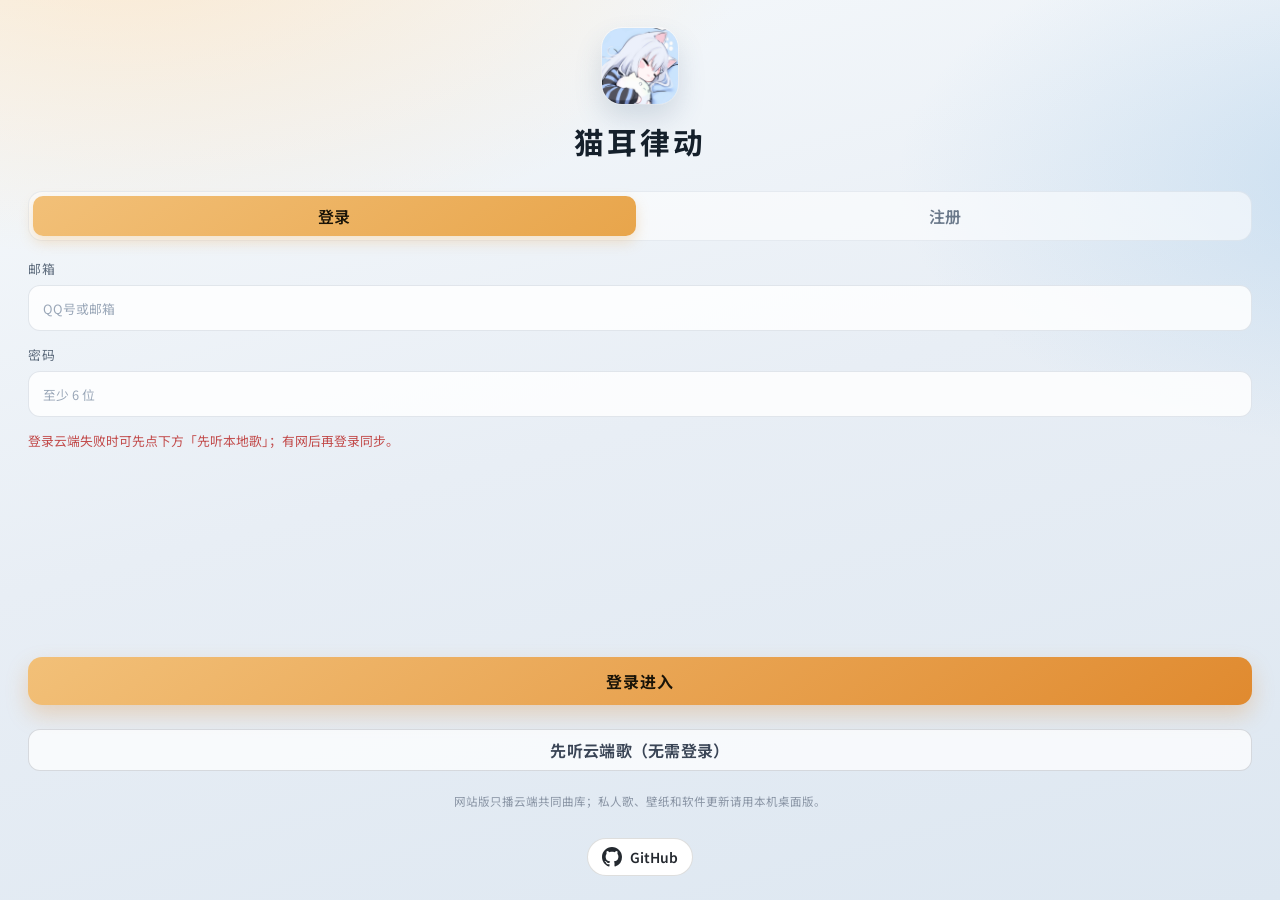
==== commit 2ecaa141: "Add GitHub link, preview shots, and concise software README. Site shows an Octocat jump to the repo;" ====
--- a/index.html
+++ b/index.html
@@ -9,7 +9,7 @@
   <link rel="preconnect" href="https://fonts.googleapis.com" />
   <link rel="preconnect" href="https://fonts.gstatic.com" crossorigin />
   <link href="https://fonts.googleapis.com/css2?family=M+PLUS+Rounded+1c:wght@500;700;800&family=Noto+Sans+SC:wght@400;600;700&family=Outfit:wght@500;700&display=swap" rel="stylesheet" />
-  <link rel="stylesheet" href="styles.css?v=2.0.03theater33" />
+  <link rel="stylesheet" href="styles.css?v=2.0.03github1" />
   <script>
     try {
       if (localStorage.getItem("ludong-ui-style") === "manga") {
@@ -66,6 +66,22 @@
           先听本地歌（无需网络）
         </button>
         <p class="auth-local-note">私人曲库在本机，断网也能播；云端/好友需登录后联网使用。</p>
+        <a
+          class="auth-github"
+          href="https://github.com/CatPassioner/ludong-player"
+          target="_blank"
+          rel="noopener noreferrer"
+          title="GitHub"
+          aria-label="打开 GitHub"
+        >
+          <svg class="github-mark" viewBox="0 0 16 16" width="20" height="20" aria-hidden="true">
+            <path
+              fill="currentColor"
+              d="M8 0C3.58 0 0 3.58 0 8c0 3.54 2.29 6.53 5.47 7.59.4.07.55-.17.55-.38 0-.19-.01-.82-.01-1.49-2.01.37-2.53-.49-2.69-.94-.09-.23-.48-.94-.82-1.13-.28-.15-.68-.52-.01-.53.63-.01 1.08.58 1.23.82.72 1.21 1.87.87 2.33.66.07-.52.28-.87.51-1.07-1.78-.2-3.64-.89-3.64-3.95 0-.87.31-1.59.82-2.15-.08-.2-.36-1.02.08-2.12 0 0 .67-.21 2.2.82.64-.18 1.32-.27 2-.27s1.36.09 2 .27c1.53-1.04 2.2-.82 2.2-.82.44 1.1.16 1.92.08 2.12.51.56.82 1.27.82 2.15 0 3.07-1.87 3.75-3.65 3.95.29.25.54.73.54 1.48 0 1.07-.01 1.93-.01 2.2 0 .21.15.46.55.38A8.01 8.01 0 0 0 16 8c0-4.42-3.58-8-8-8z"
+            />
+          </svg>
+          <span>GitHub</span>
+        </a>
       </form>
     </div>
   </div>
@@ -118,10 +134,27 @@
         </nav>
 
         <div class="nav-footer">
-          <button type="button" class="nav-settings-btn" data-nav="settings" id="settingsBtn">
-            <span aria-hidden="true">⚙</span>
-            <span>设置</span>
-          </button>
+          <div class="nav-footer-row">
+            <button type="button" class="nav-settings-btn" data-nav="settings" id="settingsBtn">
+              <span aria-hidden="true">⚙</span>
+              <span>设置</span>
+            </button>
+            <a
+              class="nav-github"
+              href="https://github.com/CatPassioner/ludong-player"
+              target="_blank"
+              rel="noopener noreferrer"
+              title="GitHub"
+              aria-label="打开 GitHub"
+            >
+              <svg class="github-mark" viewBox="0 0 16 16" width="18" height="18" aria-hidden="true">
+                <path
+                  fill="currentColor"
+                  d="M8 0C3.58 0 0 3.58 0 8c0 3.54 2.29 6.53 5.47 7.59.4.07.55-.17.55-.38 0-.19-.01-.82-.01-1.49-2.01.37-2.53-.49-2.69-.94-.09-.23-.48-.94-.82-1.13-.28-.15-.68-.52-.01-.53.63-.01 1.08.58 1.23.82.72 1.21 1.87.87 2.33.66.07-.52.28-.87.51-1.07-1.78-.2-3.64-.89-3.64-3.95 0-.87.31-1.59.82-2.15-.08-.2-.36-1.02.08-2.12 0 0 .67-.21 2.2.82.64-.18 1.32-.27 2-.27s1.36.09 2 .27c1.53-1.04 2.2-.82 2.2-.82.44 1.1.16 1.92.08 2.12.51.56.82 1.27.82 2.15 0 3.07-1.87 3.75-3.65 3.95.29.25.54.73.54 1.48 0 1.07-.01 1.93-.01 2.2 0 .21.15.46.55.38A8.01 8.01 0 0 0 16 8c0-4.42-3.58-8-8-8z"
+                />
+              </svg>
+            </a>
+          </div>
           <span class="nav-footer-hint" id="accountNameLabel">未登录</span>
         </div>
       </aside>
@@ -218,11 +251,9 @@
         <img class="cover-plane out" id="coverPlaneOut" alt="" />
         <img class="cover-plane in" id="coverPlaneIn" alt="" />
       </div>
-      <div class="player-ambient" id="playerAmbient" aria-hidden="true" data-cover-move="fade">
-        <img class="player-ambient-img is-front" id="playerAmbientImg" alt="" />
-        <img class="player-ambient-img" id="playerAmbientImgB" alt="" hidden />
+      <div class="player-ambient" aria-hidden="true">
+        <img class="player-ambient-img" id="playerAmbientImg" alt="" />
         <div class="player-ambient-dim"></div>
-        <div class="player-ambient-softveil" id="playerAmbientSoftveil" aria-hidden="true"></div>
       </div>
       <div class="player-fit" id="playerFit">
         <div class="player-board" id="playerBoard">
@@ -468,33 +499,8 @@
       <div class="cover-pick-layer" id="coverPickLayer" hidden>
         <div class="cover-pick-card" role="dialog" aria-modal="true" aria-labelledby="coverPickTitle">
           <h3 class="cover-pick-title" id="coverPickTitle">自定义封面</h3>
-          <p class="cover-pick-note">可上传到「我上传的」并长期保存，也可删掉；剧场页会用作整幅背景与左侧封面。上传后会自动选用，也可再改选后点保存。自己上传的封面可像主页背景一样自动切换。</p>
+          <p class="cover-pick-note">可上传到「我上传的」并长期保存，也可删掉；剧场页会用作整幅背景与左侧封面。上传后会自动选用，也可再改选后点保存。</p>
           <div class="cover-pick-grid" id="coverPickGrid"></div>
-          <div class="cover-pick-rotate" id="coverPickRotateBlock">
-            <div class="settings-row">
-              <span class="settings-label">自动切换</span>
-              <span class="settings-hint">至少两张上传封面才会换</span>
-            </div>
-            <div class="bg-hue-row" id="coverPickRotateRow" role="group" aria-label="封面自动切换">
-              <button type="button" class="bg-hue is-active" data-cover-rotate="off">关闭</button>
-              <button type="button" class="bg-hue" data-cover-rotate="order">顺序</button>
-              <button type="button" class="bg-hue" data-cover-rotate="random">随机</button>
-            </div>
-            <label class="shell-bg-interval cover-pick-interval" id="coverPickIntervalWrap" hidden>
-              每隔
-              <input type="number" id="coverPickInterval" min="10" max="10800" step="5" value="300" />
-              秒换一张
-            </label>
-            <div class="settings-row" id="coverPickMotionRow" hidden>
-              <span class="settings-label">切换方式</span>
-              <span class="settings-hint">点一下预览 · 建议间隔 ≥30 秒</span>
-            </div>
-            <div class="bg-hue-row" id="coverPickMotionPick" hidden role="group" aria-label="封面切换方式">
-              <button type="button" class="bg-hue is-active" data-cover-motion="fade">叠化</button>
-              <button type="button" class="bg-hue" data-cover-motion="veil">淡过</button>
-              <button type="button" class="bg-hue" data-cover-motion="drift">轻移</button>
-            </div>
-          </div>
           <div class="cover-pick-extra">
             <button type="button" class="cover-pick-extra-btn" id="coverPickUploadBtn">上传封面</button>
             <button type="button" class="cover-pick-extra-btn" id="coverPickSongBtn">使用歌曲封面</button>
@@ -669,7 +675,7 @@
           </div>
           <label class="shell-bg-interval" id="shellBgIntervalWrap" hidden>
             每隔
-            <input type="number" id="shellBgInterval" min="10" max="10800" step="5" value="300" />
+            <input type="number" id="shellBgInterval" min="10" max="10800" step="5" value="60" />
             秒换一张
           </label>
           <div class="settings-row" id="shellBgMotionRow" hidden>
@@ -1225,6 +1231,6 @@
   </script>
   <script src="cloud-config.js"></script>
   <script src="cloud-comments.js?v=2.0.03asset1"></script>
-  <script src="app.js?v=2.0.03theater33"></script>
+  <script src="app.js?v=2.0.03github1"></script>
 </body>
 </html>
--- a/styles.css
+++ b/styles.css
@@ -593,6 +593,13 @@
   flex-shrink: 0;
 }
 
+.nav-footer-row {
+  display: inline-flex;
+  align-items: center;
+  gap: 8px;
+  min-width: 0;
+}
+
 .nav-settings-btn {
   display: inline-flex;
   align-items: center;
@@ -611,6 +618,30 @@
 .nav-settings-btn.is-active {
   border-color: color-mix(in srgb, var(--accent) 55%, var(--line));
   background: color-mix(in srgb, var(--accent) 16%, transparent);
+}
+
+.nav-github {
+  display: inline-flex;
+  align-items: center;
+  justify-content: center;
+  width: 34px;
+  height: 34px;
+  border-radius: 999px;
+  border: 1px solid var(--line);
+  background: color-mix(in srgb, var(--bg-soft) 80%, transparent);
+  color: #24292f;
+  text-decoration: none;
+  flex-shrink: 0;
+}
+
+.nav-github:hover {
+  border-color: color-mix(in srgb, var(--accent) 55%, var(--line));
+  background: color-mix(in srgb, var(--accent) 16%, transparent);
+  color: #000;
+}
+
+.github-mark {
+  display: block;
 }
 
 .nav-footer-hint {
@@ -5794,43 +5825,11 @@
 }
 
 .player-ambient-img {
-  position: absolute;
-  inset: 0;
   width: 100%;
   height: 100%;
   object-fit: cover;
   transform: scale(1.28);
   filter: blur(52px) saturate(1.35) brightness(1.12);
-  opacity: 0;
-  z-index: 0;
-  transition: opacity 0.55s ease;
-}
-
-.player-ambient-img.is-front {
-  opacity: 1;
-  z-index: 1;
-}
-
-.player-ambient-img.is-front.is-leaving,
-.player-ambient-img.is-leaving,
-.player-ambient-img.is-out {
-  opacity: 0;
-}
-
-.player-ambient.is-instant .player-ambient-img {
-  transition: none;
-}
-
-.player-ambient[data-cover-move="drift"] .player-ambient-img {
-  transition: opacity 0.55s ease, transform 0.65s ease;
-}
-
-.player-ambient[data-cover-move="drift"] .player-ambient-img:not(.is-front) {
-  transform: scale(1.32) translate3d(3%, 0, 0);
-}
-
-.player-ambient[data-cover-move="drift"] .player-ambient-img.is-out {
-  transform: scale(1.3) translate3d(-2%, 0, 0);
 }
 
 .player-ambient-img[hidden] {
@@ -5840,41 +5839,8 @@
 .player-ambient-dim {
   position: absolute;
   inset: 0;
-  z-index: 2;
   background: linear-gradient(160deg, var(--bg-top) 0%, var(--bg) 45%, var(--bg-bottom) 100%);
   opacity: 0.72;
-}
-
-/* 轻量换场：只压一层遮罩，不叠两张全屏大图，叠化/淡过/轻移都走这里 */
-.player-ambient-softveil {
-  position: absolute;
-  inset: 0;
-  z-index: 3;
-  pointer-events: none;
-  background: #0b1018;
-  opacity: 0;
-  transition: opacity 0.32s ease;
-}
-
-.player-ambient.is-veiling .player-ambient-softveil {
-  opacity: 0.42;
-}
-
-.player-ambient.is-veiling[data-cover-move="veil"] .player-ambient-softveil {
-  opacity: 0.72;
-}
-
-.player-ambient.is-veiling[data-cover-move="drift"] .player-ambient-softveil {
-  opacity: 0.36;
-}
-
-.player-ambient.is-veiling[data-cover-move="drift"] .player-ambient-img.is-front {
-  transform: scale(1.1) translate3d(-2%, 0, 0);
-  transition: transform 0.45s ease;
-}
-
-.player-window.is-view-theater .player-ambient.is-veiling[data-cover-move="drift"] .player-ambient-img.is-front {
-  transform: scale(1.08) translate3d(-1.8%, 0, 0);
 }
 
 .player-window.is-view-immerse .player-ambient-dim {
@@ -6122,27 +6088,14 @@
   overflow: visible;
 }
 
-/* 整幅封面作背景：清晰可见；叠化只用 is-front / is-out，不用模糊 */
 .player-window.is-view-theater .player-ambient-img {
   filter: saturate(1.08) brightness(0.78);
   transform: scale(1.04);
+  opacity: 1;
   object-fit: cover;
 }
 
-.player-window.is-view-theater .player-ambient-img.is-front:not(.is-out):not(.is-leaving) {
-  opacity: 1;
-}
-
-.player-window.is-view-theater .player-ambient[data-cover-move="drift"] .player-ambient-img:not(.is-front) {
-  transform: scale(1.08) translate3d(2.5%, 0, 0);
-}
-
-.player-window.is-view-theater .player-ambient[data-cover-move="drift"] .player-ambient-img.is-out {
-  transform: scale(1.06) translate3d(-2%, 0, 0);
-}
-
-.player-window.is-view-theater .player-ambient-dim,
-.player-window.is-view-theater:has(.stage.is-lyrics) .player-ambient-dim {
+.player-window.is-view-theater .player-ambient-dim {
   opacity: 0.42;
   background: linear-gradient(
     120deg,
@@ -7102,38 +7055,6 @@
   font-size: 0.82rem;
 }
 
-.cover-pick-rotate {
-  margin: 4px 0 12px;
-  padding-top: 10px;
-  border-top: 1px solid rgba(60, 70, 80, 0.12);
-}
-
-.cover-pick-rotate .settings-row {
-  margin: 8px 0 6px;
-}
-
-.cover-pick-rotate .bg-hue-row {
-  margin-bottom: 8px;
-}
-
-.cover-pick-interval {
-  display: flex;
-  align-items: center;
-  gap: 6px;
-  margin: 0 0 8px;
-  color: #5c6570;
-  font-size: 0.82rem;
-}
-
-.cover-pick-interval input {
-  width: 64px;
-  height: 30px;
-  padding: 0 8px;
-  border-radius: 8px;
-  border: 1px solid rgba(60, 70, 80, 0.18);
-  background: #fff;
-  color: inherit;
-}
 
 .cover-pick-grid {
   display: flex;
@@ -8761,6 +8682,27 @@
   border-color: rgba(40, 48, 62, 0.28);
 }
 
+.auth-github {
+  display: inline-flex;
+  align-items: center;
+  justify-content: center;
+  gap: 8px;
+  margin: 14px auto 0;
+  padding: 8px 14px;
+  border-radius: 999px;
+  border: 1px solid rgba(26, 22, 18, 0.14);
+  background: #fff;
+  color: #24292f;
+  text-decoration: none;
+  font-size: 0.86rem;
+  font-weight: 600;
+}
+
+.auth-github:hover {
+  border-color: rgba(26, 22, 18, 0.28);
+  color: #000;
+}
+
 .auth-local-note {
   margin: 8px 0 0;
   font-size: 0.72rem;
@@ -9156,10 +9098,6 @@
   opacity: 0.35;
 }
 
-html.theme-manga .player-ambient-img.is-front:not(.is-out):not(.is-leaving) {
-  opacity: 0.35;
-}
-
 html.theme-manga .player-ambient-dim,
 html.theme-manga .lyrics-ambient-dim,
 html.theme-manga .player-window:has(.stage.is-lyrics) .player-ambient-dim {
@@ -9194,20 +9132,10 @@
 
 html.theme-manga .player-window.is-view-theater .player-ambient-img {
   filter: saturate(0.9) brightness(0.72) !important;
-}
-
-html.theme-manga .player-window.is-view-theater .player-ambient-img.is-front:not(.is-out):not(.is-leaving) {
   opacity: 1 !important;
 }
 
-html.theme-manga .player-window.is-view-theater .player-ambient-img:not(.is-front),
-html.theme-manga .player-window.is-view-theater .player-ambient-img.is-out,
-html.theme-manga .player-window.is-view-theater .player-ambient-img.is-leaving {
-  opacity: 0 !important;
-}
-
-html.theme-manga .player-window.is-view-theater .player-ambient-dim,
-html.theme-manga .player-window.is-view-theater:has(.stage.is-lyrics) .player-ambient-dim {
+html.theme-manga .player-window.is-view-theater .player-ambient-dim {
   opacity: 0.4 !important;
   background: linear-gradient(
     120deg,
